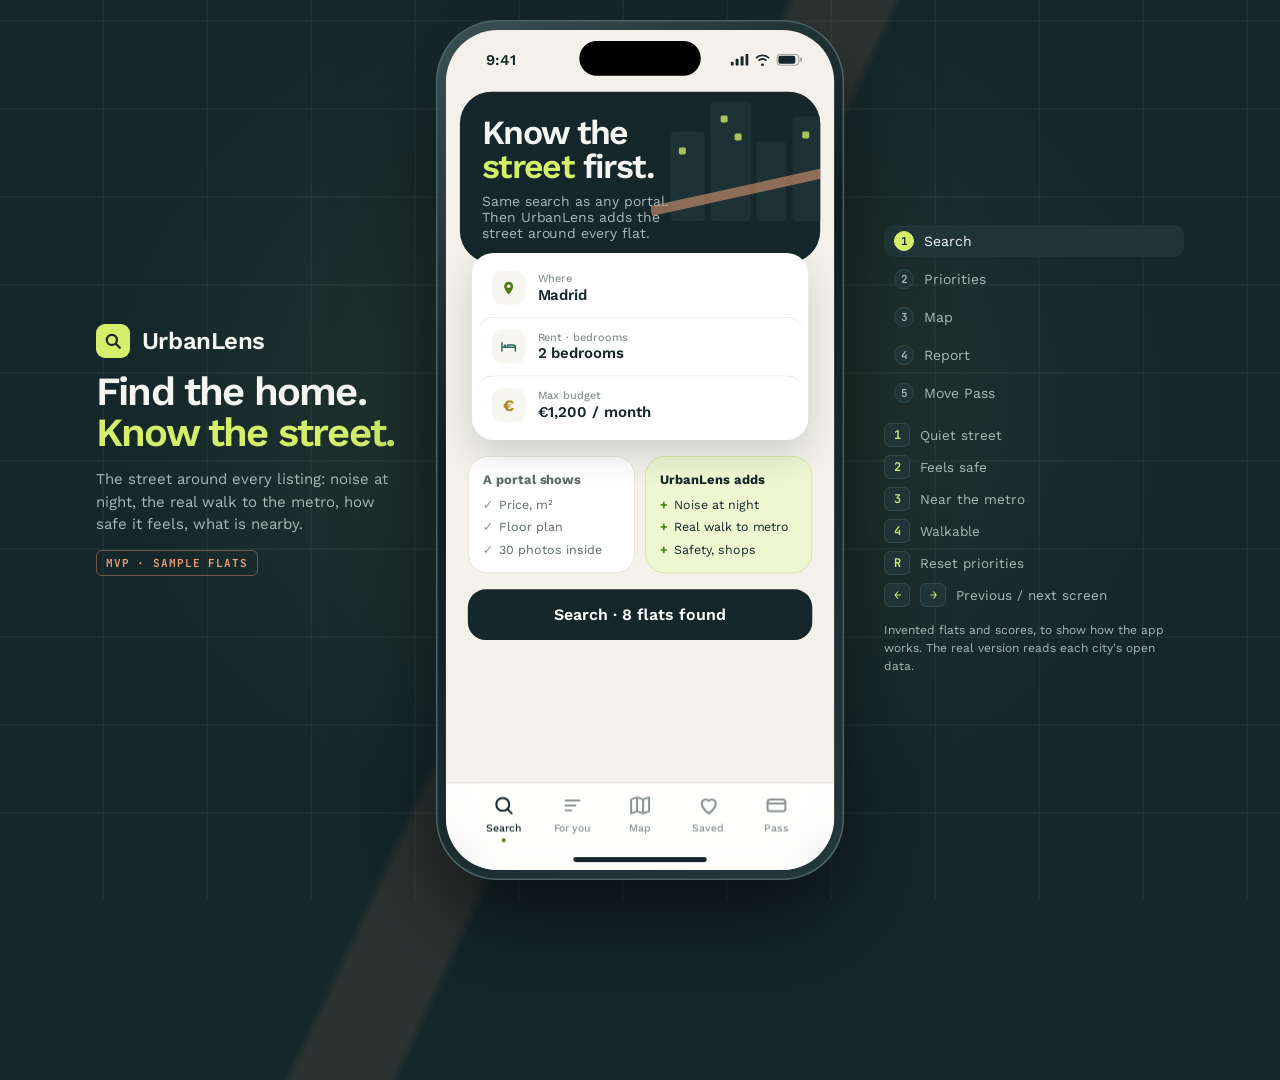
==== app/index.html @ 2dbbf063 "Add phone MVP demo app at /app" ====
<!doctype html>
<html lang="en"><head><meta charset="utf-8"><meta name="viewport" content="width=device-width,initial-scale=1,viewport-fit=cover"><meta name="theme-color" content="#15272a"><meta name="apple-mobile-web-app-capable" content="yes"><style>html,body{margin:0}[hidden]{display:none!important}</style>
<title>UrbanLens</title>
<link rel="preconnect" href="https://fonts.googleapis.com">
<link rel="stylesheet" href="https://fonts.googleapis.com/css2?family=Work+Sans:wght@400;500;600;700&family=JetBrains+Mono:wght@400;600&display=swap">
<style>
/* Layout: a night stage with the city grid, one phone in the middle (390 × 844, scaled to the projector), presenter notes beside it.
   Inside the phone: status bar, one screen at a time sliding sideways, tab bar. On a real phone the frame drops away. */
:root{
  --night:#15272a; --night-2:#1e3437; --night-3:#2a4447; --night-line:#2e4a4d;
  --cream:#f3f1ea; --paper:#ffffff; --line:#e7e3d8; --fog:#f6f5f0;
  --lime:#d4f06a; --lime-deep:#4f7f12; --teal:#69b3a5; --teal-ink:#2a6a5e; --peach:#f0a37a; --sun:#e9c36a;
  --ink:#15272a; --muted:#5d6b69; --faint:#8a9593; --on-night:#f3f5f1; --on-night-muted:#a9bab6;
  --hi:#4f7f12; --mid:#b08419; --lo:#c96a3a;
  --font:'Work Sans',system-ui,-apple-system,sans-serif; --mono:'JetBrains Mono',ui-monospace,Menlo,monospace;
  --ease:cubic-bezier(.22,1,.36,1);
  color-scheme:dark;
}
*{box-sizing:border-box}
html,body{height:100%}
body{background:var(--night);color:var(--on-night);font-family:var(--font);-webkit-font-smoothing:antialiased;overflow:hidden}
button{font:inherit;color:inherit;border:0;background:none;cursor:pointer;padding:0;text-align:inherit}
button:focus-visible{outline:2px solid var(--lime);outline-offset:2px}
h1,h2,h3,p{margin:0}

/* stage */
.stage{position:relative;height:100%;display:grid;grid-template-columns:minmax(0,1fr) auto minmax(0,1fr);align-items:center;gap:40px;padding-inline:32px;
  background:
   radial-gradient(60% 70% at 50% 45%,rgba(212,240,106,.09),transparent 70%),
   repeating-linear-gradient(0deg,transparent 0 86px,rgba(255,255,255,.035) 86px 88px),
   repeating-linear-gradient(90deg,transparent 0 102px,rgba(255,255,255,.035) 102px 104px),
   var(--night)}
.stage::after{content:"";position:absolute;inset:-20% -10%;pointer-events:none;background:linear-gradient(115deg,transparent 47%,rgba(240,163,122,.10) 47.5%,rgba(240,163,122,.10) 52%,transparent 52.5%)}
.side{display:grid;gap:14px;max-width:300px;position:relative;z-index:1}
.side.left{justify-self:end}.side.right{justify-self:start}
.logo{display:flex;align-items:center;gap:12px;font-weight:600;font-size:24px;letter-spacing:-.02em}
.mark{width:34px;height:34px;border-radius:9px;background:var(--lime);display:grid;place-items:center;flex:none}
.side h1{font-size:40px;line-height:1.02;letter-spacing:-.045em;font-weight:600;text-wrap:balance}
.side h1 em{font-style:normal;color:var(--lime)}
.side p{color:var(--on-night-muted);font-size:15px;line-height:1.5}
.keys{display:grid;gap:8px;font-size:13.5px;color:var(--on-night-muted)}
.keys div{display:flex;gap:10px;align-items:center}
.keys kbd{font:600 12px var(--mono);min-width:26px;text-align:center;padding:3px 6px;border-radius:6px;background:var(--night-2);border:1px solid var(--night-line);color:var(--lime)}
.badge{justify-self:start;font:600 11px var(--mono);letter-spacing:.08em;text-transform:uppercase;color:var(--peach);border:1px solid rgba(240,163,122,.4);padding:5px 9px;border-radius:6px}
.flow{display:grid;gap:6px;counter-reset:f}
.flow button{display:flex;gap:10px;align-items:center;font-size:14px;color:var(--on-night-muted);padding:6px 10px;border-radius:10px}
.flow button b{font:600 11px var(--mono);width:20px;height:20px;border-radius:50%;display:grid;place-items:center;background:var(--night-2);border:1px solid var(--night-line)}
.flow button[aria-current="step"]{color:var(--on-night);background:var(--night-2)}
.flow button[aria-current="step"] b{background:var(--lime);color:var(--night);border-color:var(--lime)}

/* phone */
.phone-wrap{position:relative;z-index:1;width:var(--pw,390px);height:var(--ph,844px)}
.phone{position:absolute;left:0;top:0;width:410px;height:864px;transform-origin:0 0;transform:scale(var(--k,1));border-radius:62px;padding:10px;
  background:linear-gradient(145deg,#3b5154,#0f1d1f 40%,#24393c);box-shadow:0 40px 90px rgba(0,0,0,.55),0 0 0 1.5px #4b6366 inset}
.screen{position:relative;width:390px;height:844px;border-radius:52px;overflow:hidden;background:var(--cream);color:var(--ink);isolation:isolate}
.island{position:absolute;top:11px;left:50%;transform:translateX(-50%);width:122px;height:35px;border-radius:20px;background:#000;z-index:30}
.status{position:absolute;top:0;left:0;right:0;height:54px;display:flex;justify-content:space-between;align-items:center;padding:6px 32px 0 40px;font:600 15px var(--font);z-index:25;color:var(--ink)}
.status.dark{color:#fff}
.status svg{display:block}
.views{position:absolute;inset:0;display:flex;transition:transform .55s var(--ease)}
.view{flex:0 0 390px;height:844px;overflow-y:auto;overflow-x:hidden;padding:62px 0 100px;scrollbar-width:none}
.view::-webkit-scrollbar{display:none}
.tabbar{position:absolute;left:0;right:0;bottom:0;height:88px;padding:10px 26px 28px;display:flex;justify-content:space-between;background:rgba(255,255,255,.88);backdrop-filter:blur(16px);-webkit-backdrop-filter:blur(16px);border-top:1px solid var(--line);z-index:20}
.tab{display:grid;justify-items:center;gap:4px;font-size:10.5px;font-weight:500;color:var(--faint);width:64px}
.tab svg{width:24px;height:24px}
.tab[aria-current="page"]{color:var(--ink)}
.tab[aria-current="page"] .dot{background:var(--lime-deep)}
.tab .dot{width:4px;height:4px;border-radius:50%;background:transparent}
.home-ind{position:absolute;bottom:8px;left:50%;transform:translateX(-50%);width:134px;height:5px;border-radius:3px;background:var(--ink);z-index:26}

/* shared inside the app */
.pad{padding-inline:22px}
.kicker{font:600 11px var(--mono);letter-spacing:.09em;text-transform:uppercase;color:var(--lime-deep)}
.title{font-size:30px;line-height:1.04;letter-spacing:-.04em;font-weight:600;text-wrap:balance}
.sub{font-size:14px;line-height:1.45;color:var(--muted)}
.cta{display:flex;justify-content:center;align-items:center;gap:8px;width:100%;padding:16px;border-radius:18px;background:var(--night);color:#fff;font-weight:600;font-size:16px}
.cta.lime{background:var(--lime);color:var(--night)}
.stack{display:grid;gap:16px}

/* 1 search */
.hero{margin:0 14px;border-radius:32px;background:var(--night);color:var(--on-night);padding:24px 22px 22px;position:relative;overflow:hidden}
.hero svg.city{position:absolute;right:-30px;top:-20px;opacity:.9}
.hero h2{font-size:34px;line-height:1;letter-spacing:-.045em;font-weight:600;position:relative;max-width:8ch}
.hero h2 em{font-style:normal;color:var(--lime)}
.hero p{position:relative;color:var(--on-night-muted);font-size:14px;margin-top:10px;max-width:24ch}
.searchcard{margin:-26px 26px 0;position:relative;z-index:2;background:var(--paper);border-radius:22px;box-shadow:0 14px 34px rgba(21,39,42,.16);padding:6px}
.sf{display:flex;align-items:center;gap:12px;padding:12px 14px;border-radius:16px}
.sf + .sf{border-top:1px solid var(--line)}
.sf small{display:block;font-size:11px;color:var(--faint);font-weight:500}
.sf b{font-size:15px;font-weight:600}
.sf .ic{width:34px;height:34px;border-radius:11px;background:var(--fog);display:grid;place-items:center;flex:none}
.split{display:grid;grid-template-columns:1fr 1fr;gap:10px}
.pc{border-radius:20px;padding:14px;display:grid;gap:8px;font-size:12.5px;line-height:1.35}
.pc b{font-size:13px}
.pc.them{background:var(--paper);border:1px solid var(--line);color:var(--muted)}
.pc.us{background:#eef6d2;border:1px solid #d6e8a6}
.pc ul{margin:0;padding:0;list-style:none;display:grid;gap:6px}
.pc li{display:flex;gap:6px}
.pc.them li::before{content:"✓";color:var(--faint)}
.pc.us li::before{content:"+";font-weight:700;color:var(--lime-deep)}

/* 2 priorities */
.persona-row{display:flex;gap:10px;overflow-x:auto;padding:2px 22px 6px;scrollbar-width:none}
.persona-row::-webkit-scrollbar{display:none}
.persona{flex:0 0 150px;border-radius:22px;padding:14px;background:var(--paper);border:1.5px solid var(--line);display:grid;gap:8px;align-content:start;transition:all .25s var(--ease)}
.persona .av{width:40px;height:40px;border-radius:13px;display:grid;place-items:center;font-size:18px}
.persona b{font-size:14px;line-height:1.2}
.persona span{font-size:12px;color:var(--muted);line-height:1.35}
.persona[aria-pressed="true"]{background:var(--night);color:#fff;border-color:var(--night);transform:translateY(-2px)}
.persona[aria-pressed="true"] span{color:var(--on-night-muted)}
.prio-list{display:grid;gap:10px}
.prio{display:flex;align-items:center;gap:14px;padding:14px;border-radius:20px;background:var(--paper);border:1.5px solid var(--line);transition:all .25s var(--ease)}
.prio .pi{width:44px;height:44px;border-radius:14px;display:grid;place-items:center;flex:none}
.prio .tx{flex:1;min-width:0}
.prio b{display:block;font-size:15px}
.prio small{font-size:12px;color:var(--muted)}
.switch{width:50px;height:30px;border-radius:15px;background:#dcd8cc;position:relative;flex:none;transition:background .25s}
.switch::after{content:"";position:absolute;top:3px;left:3px;width:24px;height:24px;border-radius:50%;background:#fff;box-shadow:0 1px 3px rgba(0,0,0,.2);transition:transform .3s var(--ease)}
.prio[aria-pressed="true"]{border-color:var(--night)}
.prio[aria-pressed="true"] .switch{background:var(--lime-deep)}
.prio[aria-pressed="true"] .switch::after{transform:translateX(20px)}
.x3{font:600 11px var(--mono);color:var(--lime-deep);margin-left:6px}

/* 3 results */
.mapcard{position:relative;margin:0 0 0;height:330px;overflow:hidden;background:#eef1ec}
.mapcard svg{width:100%;height:100%;display:block}
.searchpill{position:absolute;top:10px;left:14px;right:14px;display:flex;align-items:center;gap:8px;background:rgba(255,255,255,.94);border-radius:16px;padding:10px 12px;font-size:13px;font-weight:600;box-shadow:0 6px 18px rgba(21,39,42,.12)}
.searchpill span{color:var(--faint);font-weight:500;margin-left:auto;font:500 11px var(--mono)}
.chips{position:absolute;left:0;right:0;bottom:10px;display:flex;gap:6px;overflow-x:auto;padding:0 14px;scrollbar-width:none}
.chips::-webkit-scrollbar{display:none}
.chip{flex:none;font-size:12px;font-weight:600;padding:8px 12px;border-radius:999px;background:rgba(255,255,255,.94);box-shadow:0 3px 10px rgba(21,39,42,.12);white-space:nowrap}
.chip[aria-pressed="true"]{background:var(--night);color:#fff}
.sheet{position:relative;margin-top:-22px;background:var(--cream);border-radius:28px 28px 0 0;padding:10px 16px 0;z-index:2}
.grab{width:40px;height:5px;border-radius:3px;background:#d4cfc2;margin:0 auto 12px}
.sheet-head{display:flex;justify-content:space-between;align-items:baseline;padding:0 6px 10px}
.sheet-head b{font-size:17px;letter-spacing:-.02em}
.sheet-head span{font-size:12px;color:var(--muted)}
.cards{display:grid;gap:8px;position:relative}
.card{display:grid;grid-template-columns:52px minmax(0,1fr) 54px;gap:12px;align-items:center;padding:10px;border-radius:20px;background:var(--paper);border:1.5px solid transparent;width:100%;transition:border-color .25s}
.card.best{border-color:var(--lime-deep);background:#fbfdf4}
.thumb{width:52px;height:52px;border-radius:15px;position:relative;overflow:hidden}
.thumb b{position:absolute;left:5px;bottom:4px;font:600 11px var(--mono);color:#fff;text-shadow:0 1px 2px rgba(0,0,0,.4)}
.card .nm{font-size:13.5px;font-weight:600;line-height:1.25;display:block}
.card .mt{font-size:11.5px;color:var(--muted);display:block;margin-top:2px}
.card .bars{display:flex;gap:3px;margin-top:6px}
.card .bars i{height:4px;width:26px;border-radius:2px;background:#ebe7dc;position:relative;overflow:hidden}
.card .bars i::after{content:"";position:absolute;inset:0;width:var(--v);background:var(--c,var(--teal))}
.ring{position:relative;width:54px;height:54px}
.ring svg{transform:rotate(-90deg)}
.ring .v{position:absolute;inset:0;display:grid;place-items:center;font:600 16px var(--mono);font-variant-numeric:tabular-nums}
.bestflag{position:absolute;top:-8px;left:12px;font:600 10px var(--mono);letter-spacing:.06em;text-transform:uppercase;background:var(--lime);color:var(--night);padding:3px 7px;border-radius:6px}
.card{position:relative}

/* map pieces */
.m-ground{fill:#eef1ec}.m-block{fill:#fbfaf6;stroke:#dcd7c9;stroke-width:1.5}.m-park{fill:#cfe4c1}.m-avenue{stroke:#cbc5b5;stroke-width:18;fill:none}
.m-noise{stroke:#f0a37a;stroke-width:60;fill:none;opacity:.55;stroke-linecap:round}.m-noise-w{stroke:#f0a37a;stroke-width:130;opacity:.22;fill:none;stroke-linecap:round}
.m-ring{fill:rgba(105,179,165,.16);stroke:#69b3a5;stroke-width:2.5;stroke-dasharray:8 8}
.m-shop{fill:#e9c36a;stroke:#fff;stroke-width:2}
.m-safe{fill:rgba(105,179,165,.14)}.m-safe-low{fill:rgba(240,163,122,.18)}
.m-sym rect{fill:#2a6a5e}.m-sym.s rect{fill:#b08419}.m-sym text{fill:#fff;font:700 16px var(--font);text-anchor:middle}
.layer{opacity:0;transition:opacity .45s}
svg.show-quiet .l-quiet,svg.show-transit .l-transit,svg.show-walk .l-walk,svg.show-safe .l-safe{opacity:1}
.m-pin{cursor:pointer}.m-pin circle{fill:var(--night);stroke:#fff;stroke-width:3;transition:fill .3s}.m-pin text{fill:#fff;font:600 17px var(--mono);text-anchor:middle;pointer-events:none}
.m-pin.best circle{fill:var(--lime-deep);stroke:var(--lime);stroke-width:5}
.m-pin.best .halo{fill:none;stroke:var(--lime);stroke-width:3;opacity:.7;animation:halo 1.8s var(--ease) infinite}
@keyframes halo{from{r:20;opacity:.8}to{r:40;opacity:0}}

/* 4 report */
.rep-hero{position:relative;height:250px;margin-top:-62px;overflow:hidden}
.rep-hero .ph{position:absolute;inset:0}
.rep-hero .shade{position:absolute;inset:0;background:linear-gradient(180deg,rgba(21,39,42,.15),rgba(21,39,42,.75))}
.rep-top{position:absolute;top:58px;left:16px;right:16px;display:flex;justify-content:space-between}
.round{width:40px;height:40px;border-radius:50%;background:rgba(255,255,255,.9);display:grid;place-items:center;color:var(--ink)}
.round.on{background:var(--lime)}
.rep-title{position:absolute;left:22px;right:22px;bottom:18px;color:#fff}
.rep-title .kicker{color:var(--lime)}
.rep-title h2{font-size:24px;line-height:1.08;letter-spacing:-.03em;margin-top:4px;text-wrap:balance}
.rep-title p{font-size:13px;color:#d6e2df;margin-top:4px}
.scorebar{margin:-1px 0 0;background:var(--night);color:#fff;padding:14px 22px;display:flex;align-items:center;gap:14px}
.scorebar .big{font:600 34px var(--mono);letter-spacing:-.04em}
.scorebar small{font-size:12px;color:var(--on-night-muted);display:block}
.scorebar b{font-size:14px}
.signals{display:grid;gap:10px}
.sig{background:var(--paper);border-radius:20px;padding:14px;display:grid;gap:8px;position:relative;overflow:hidden}
.sig-h{display:flex;align-items:center;gap:12px}
.sig-h .pi{width:36px;height:36px;border-radius:12px;display:grid;place-items:center;flex:none}
.sig-h b{flex:1;font-size:14.5px}
.sig-h .n{font:600 18px var(--mono)}
.meter{height:6px;border-radius:3px;background:#efebe1;overflow:hidden}
.meter i{display:block;height:100%;border-radius:3px;width:var(--v);transition:width .8s var(--ease)}
.sig p{font-size:13px;line-height:1.4;color:var(--muted)}
.sig .src{font:400 10.5px var(--mono);color:var(--faint)}
.sig .you{font:600 10px var(--mono);letter-spacing:.05em;text-transform:uppercase;color:var(--lime-deep);background:#eef6d2;padding:2px 6px;border-radius:5px}
.sig.locked .body{filter:blur(5px);opacity:.6;user-select:none}
.lock{position:absolute;inset:0;display:grid;place-items:center;background:rgba(243,241,234,.35)}
.lock span{display:flex;gap:6px;align-items:center;background:var(--night);color:#fff;font-size:12px;font-weight:600;padding:8px 12px;border-radius:999px}
.limit{display:flex;gap:10px;background:#f8edd0;color:#6f5310;border-radius:16px;padding:12px;font-size:12.5px;line-height:1.4}
.sticky{position:sticky;bottom:0;padding:12px 16px 8px;background:linear-gradient(180deg,rgba(243,241,234,0),var(--cream) 30%)}

/* 5 pass */
.pass-hero{margin:0 14px;border-radius:32px;background:var(--night);color:#fff;padding:26px 22px;position:relative;overflow:hidden;display:grid;gap:10px}
.pass-hero .glow{position:absolute;width:260px;height:260px;border-radius:50%;background:radial-gradient(circle,rgba(212,240,106,.35),transparent 65%);right:-90px;top:-90px}
.pass-hero .price{font-size:56px;font-weight:600;letter-spacing:-.05em;line-height:1;position:relative}
.pass-hero .price small{font-size:16px;font-weight:500;color:var(--on-night-muted);letter-spacing:0}
.pass-hero ul{margin:0;padding:0;list-style:none;display:grid;gap:8px;font-size:14px;position:relative}
.pass-hero li{display:flex;gap:10px;align-items:center}
.pass-hero li::before{content:"";width:18px;height:18px;border-radius:50%;background:var(--lime) url("data:image/svg+xml,%3Csvg xmlns='http://www.w3.org/2000/svg' viewBox='0 0 18 18'%3E%3Cpath d='M5 9.5l2.5 2.5L13 6.5' fill='none' stroke='%2315272a' stroke-width='2' stroke-linecap='round' stroke-linejoin='round'/%3E%3C/svg%3E") center/18px no-repeat;flex:none}
.compare{display:grid;grid-template-columns:1fr 1fr;gap:10px}
.tier{background:var(--paper);border-radius:20px;padding:14px;display:grid;gap:4px}
.tier b{font-size:13px}.tier .p{font-size:22px;font-weight:600;letter-spacing:-.03em}.tier span{font-size:12px;color:var(--muted);line-height:1.35}
.fine{font-size:11.5px;color:var(--faint);text-align:center}
.done{display:grid;justify-items:center;gap:10px;text-align:center;padding:16px;background:#eef6d2;border-radius:22px}

/* saved */
.empty{display:grid;justify-items:center;gap:10px;text-align:center;padding:40px 30px;color:var(--muted)}

.toast{position:absolute;left:16px;right:16px;bottom:100px;z-index:40;background:var(--night);color:#fff;padding:12px 14px;border-radius:16px;font-size:13px;display:flex;gap:10px;align-items:center;box-shadow:0 10px 30px rgba(0,0,0,.25);animation:pop .4s var(--ease)}
@keyframes pop{from{opacity:0;transform:translateY(10px)}to{opacity:1;transform:none}}

@media (max-width:1100px){.side{display:none}.stage{grid-template-columns:1fr;justify-items:center}}
@media (max-width:500px){
  body{overflow:auto}
  .stage{display:block;padding:0;background:var(--cream)}
  .stage::after{display:none}
  .phone-wrap{width:100%;height:100%}
  .phone{position:static;width:100%;height:100%;transform:none;border-radius:0;padding:0;background:none;box-shadow:none}
  .screen{width:100%;height:100%;border-radius:0}
  .island,.status{display:none}
  .views{width:100%}
  .view{flex:0 0 100%;height:100%;padding-top:16px}
  .rep-hero{margin-top:-16px}.rep-top{top:16px}
  .mapcard{margin-top:-16px!important;height:min(390px,52dvh)!important}
  .searchpill{top:12px!important}
  .tabbar{height:auto;padding:8px 18px calc(10px + env(safe-area-inset-bottom,0px))}
  .home-ind{display:none}
  .view{padding-bottom:96px}
  .toast{bottom:84px}
  .stage,.phone-wrap,.phone,.screen{height:100dvh}
}
@media (prefers-reduced-motion:reduce){*{animation:none!important;transition:none!important}}
</style>
</head><body>

<div class="stage">
  <aside class="side left">
    <div class="logo"><span class="mark"><svg width="18" height="18" viewBox="0 0 16 16" aria-hidden="true"><circle cx="7" cy="7" r="4.5" fill="none" stroke="#15272a" stroke-width="2"/><path d="M10.5 10.5 14 14" stroke="#15272a" stroke-width="2" stroke-linecap="round"/></svg></span>UrbanLens</div>
    <h1>Find the home.<br><em>Know the street.</em></h1>
    <p>The street around every listing: noise at night, the real walk to the metro, how safe it feels, what is nearby.</p>
    <span class="badge">MVP · sample flats</span>
  </aside>
  <div class="phone-wrap" id="pw"><div class="phone" id="phone"><div class="screen" id="scr">
    <div class="island"></div>
    <div class="status" id="status"><span>9:41</span><span style="display:flex;gap:6px;align-items:center"><svg width="18" height="12" viewBox="0 0 18 12" fill="currentColor" aria-hidden="true"><rect x="0" y="8" width="3" height="4" rx="1"/><rect x="5" y="5" width="3" height="7" rx="1"/><rect x="10" y="2.5" width="3" height="9.5" rx="1"/><rect x="15" y="0" width="3" height="12" rx="1"/></svg><svg width="16" height="12" viewBox="0 0 16 12" fill="currentColor" aria-hidden="true"><path d="M8 2.5c2.3 0 4.4.9 6 2.4l1.2-1.3A10.3 10.3 0 0 0 8 .7 10.3 10.3 0 0 0 .8 3.6L2 4.9a8.6 8.6 0 0 1 6-2.4Zm0 3.6c1.3 0 2.5.5 3.4 1.3l1.2-1.3A6.8 6.8 0 0 0 8 4.3a6.8 6.8 0 0 0-4.6 1.8l1.2 1.3A5 5 0 0 1 8 6.1Zm0 3.5a1.5 1.5 0 1 0 0 3 1.5 1.5 0 0 0 0-3Z"/></svg><svg width="26" height="12" viewBox="0 0 26 12" aria-hidden="true"><rect x=".5" y=".5" width="22" height="11" rx="3.5" fill="none" stroke="currentColor" opacity=".45"/><rect x="2" y="2" width="17" height="8" rx="2" fill="currentColor"/><rect x="24" y="4" width="1.6" height="4" rx=".8" fill="currentColor" opacity=".45"/></svg></span></div>
    <div class="views" id="views"></div>
    <nav class="tabbar" id="tabbar"></nav>
    <div class="home-ind"></div>
    <div id="toastSlot"></div>
  </div></div></div>
  <aside class="side right">
    <div class="flow" id="flow" aria-label="Demo flow"></div>
    <div class="keys">
      <div><kbd>1</kbd>Quiet street</div><div><kbd>2</kbd>Feels safe</div><div><kbd>3</kbd>Near the metro</div><div><kbd>4</kbd>Walkable</div>
      <div><kbd>R</kbd>Reset priorities</div><div><kbd>←</kbd><kbd>→</kbd>Previous / next screen</div>
    </div>
    <p style="font-size:12px">Invented flats and scores, to show how the app works. The real version reads each city's open data.</p>
  </aside>
</div>

<script>
const PRIOS=[
 {key:'quiet',label:'Quiet street',hint:'Night noise from the city map',col:'#f0a37a',bg:'#fbe4d8',ic:'<path d="M4 10h3l4-4v12l-4-4H4z" fill="#9a4e26"/><path d="M16 9l5 6M21 9l-5 6" stroke="#9a4e26" stroke-width="2" stroke-linecap="round"/>'},
 {key:'safe',label:'Feels safe',hint:'District safety data',col:'#69b3a5',bg:'#d9eee9',ic:'<path d="M12 3l7 3v5c0 4.4-3 8.3-7 9.5-4-1.2-7-5.1-7-9.5V6z" fill="#2a6a5e"/><path d="M9 12l2 2 4-4" stroke="#fff" stroke-width="2" fill="none" stroke-linecap="round"/>'},
 {key:'transit',label:'Near the metro',hint:'Walk to the nearest station',col:'#2a6a5e',bg:'#d9eee9',ic:'<rect x="5" y="4" width="14" height="13" rx="4" fill="#2a6a5e"/><circle cx="9" cy="13" r="1.4" fill="#fff"/><circle cx="15" cy="13" r="1.4" fill="#fff"/><path d="M8 20l2-3M16 20l-2-3" stroke="#2a6a5e" stroke-width="2" stroke-linecap="round"/><rect x="8" y="7" width="8" height="3" rx="1" fill="#fff"/>'},
 {key:'walk',label:'Walkable',hint:'Shops and services in 10 min',col:'#e9c36a',bg:'#f8edd0',ic:'<path d="M6 9h12l-1 11H7z" fill="#b08419"/><path d="M9 9V7a3 3 0 0 1 6 0v2" stroke="#b08419" stroke-width="2" fill="none"/>'}];
const PERSONAS=[
 {id:'student',name:'Student from abroad',desc:"Can't visit at night. Metro and shops.",on:['transit','walk'],em:'<svg width="22" height="22" viewBox="0 0 24 24"><path d="M2 9l10-5 10 5-10 5z" fill="#2a6a5e"/><path d="M6 11v4c0 1.7 2.7 3 6 3s6-1.3 6-3v-4" stroke="#2a6a5e" stroke-width="2" fill="none"/></svg>',bg:'#d9eee9'},
 {id:'couple',name:'Couple who wants quiet',desc:'Sleeps with the window open.',on:['quiet','safe'],em:'<svg width="22" height="22" viewBox="0 0 24 24"><path d="M20 14.5A8 8 0 1 1 9.5 4a6.5 6.5 0 0 0 10.5 10.5z" fill="#c96a3a"/></svg>',bg:'#fbe4d8'},
 {id:'family',name:'Family',desc:'A school, a park, a safe walk home.',on:['safe','walk'],em:'<svg width="22" height="22" viewBox="0 0 24 24"><path d="M3 20V10l9-6 9 6v10z" fill="#b08419"/><rect x="10" y="13" width="4" height="7" fill="#fff"/></svg>',bg:'#f8edd0'}];
const FLATS=[
 {id:'a',name:'Bright 2-bed above the avenue',price:1180,m2:74,x:300,y:262,g:['#f0c9a8','#c98f6b'],s:{quiet:28,safe:74,transit:92,walk:96},
  d:{quiet:'Facade on a 4-lane avenue: about 68 dB at night, above the legal limit.',safe:'District in the city average.',transit:'Metro 3 min on foot.',walk:'Supermarket, pharmacy and bakery within 5 min.'}},
 {id:'b',name:'Quiet 2-bed on a side street',price:1150,m2:70,x:470,y:120,g:['#cfe4c1','#8fb58a'],s:{quiet:91,safe:80,transit:66,walk:82},
  d:{quiet:'One-way residential street: about 48 dB at night.',safe:'Slightly safer than the city average.',transit:'Metro 11 min on foot.',walk:'Shops within 8 min.'}},
 {id:'c',name:'Sunny 2-bed facing the park',price:1195,m2:78,x:140,y:440,g:['#e9e2a8','#b7c27a'],s:{quiet:84,safe:86,transit:58,walk:70},
  d:{quiet:'Faces the park: quiet at night, busy on Sunday mornings.',safe:'One of the safest districts in the sample.',transit:'Metro 14 min on foot.',walk:'Few shops; supermarket 12 min.'}},
 {id:'d',name:'Top-floor 2-bed by the metro',price:1120,m2:68,x:452,y:372,g:['#bcd8e8','#7aa3bb'],s:{quiet:55,safe:72,transit:98,walk:90},
  d:{quiet:'Near the avenue, but top floor: about 59 dB at night.',safe:'City average.',transit:'Metro entrance 1 min away.',walk:'Shops within 4 min.'}},
 {id:'e',name:'Renovated 2-bed, inner courtyard',price:1160,m2:72,x:150,y:160,g:['#d6cde8','#9b8fc0'],s:{quiet:76,safe:78,transit:90,walk:84},
  d:{quiet:'Bedroom on the inner courtyard: about 52 dB at night.',safe:'Slightly above the city average.',transit:'Metro 4 min on foot.',walk:'Shops within 6 min.'}},
 {id:'f',name:'2-bed near the market',price:1090,m2:66,x:360,y:340,g:['#f3d9a4','#d4a95a'],s:{quiet:62,safe:70,transit:74,walk:93},
  d:{quiet:'Market deliveries from 6 am: about 57 dB.',safe:'City average.',transit:'Metro 8 min on foot.',walk:'Covered market downstairs.'}},
 {id:'g',name:'Ground-floor 2-bed with patio',price:1140,m2:71,x:560,y:470,g:['#c8dcd5','#83a99c'],s:{quiet:80,safe:64,transit:70,walk:72},
  d:{quiet:'Small lane, patio side: about 50 dB.',safe:'District below the city average.',transit:'Metro 9 min on foot.',walk:'Shops within 10 min.'}},
 {id:'h',name:'2-bed by the school, family block',price:1199,m2:80,x:252,y:500,g:['#f2cfc4','#c99484'],s:{quiet:72,safe:90,transit:76,walk:78},
  d:{quiet:'Loud at school hours, quiet at night: about 50 dB.',safe:'The safest district in the sample.',transit:'Metro 8 min on foot.',walk:'School, park and shops within 6 min.'}}];

const VIEWS=['Search','Priorities','Map','Report','Move Pass'];
const st={v:0,on:new Set(),persona:null,sel:'e',saved:new Set(),pass:false,savedTab:false};
const $=s=>document.querySelector(s);
const score=f=>{const k=Object.keys(f.s);const w=x=>st.on.has(x)?3:1;return Math.round(k.reduce((a,x)=>a+w(x)*f.s[x],0)/k.reduce((a,x)=>a+w(x),0))};
const col=n=>n>=82?'var(--hi)':n>=72?'var(--mid)':'var(--lo)';
const ranked=()=>[...FLATS].sort((a,b)=>score(b)-score(a));
const eur=n=>'€'+n.toLocaleString('en-GB');
const icon=(p,s=24)=>`<svg width="${s}" height="${s}" viewBox="0 0 24 24" aria-hidden="true">${p.ic}</svg>`;
const ring=(n,size=54,w=5)=>{const r=(size-w)/2,c=2*Math.PI*r;return `<span class="ring" style="width:${size}px;height:${size}px"><svg width="${size}" height="${size}"><circle cx="${size/2}" cy="${size/2}" r="${r}" fill="none" stroke="#ebe7dc" stroke-width="${w}"/><circle cx="${size/2}" cy="${size/2}" r="${r}" fill="none" stroke="${col(n)}" stroke-width="${w}" stroke-linecap="round" stroke-dasharray="${c*n/100} ${c}"/></svg><span class="v" style="color:${col(n)}">${n}</span></span>`};
const thumb=f=>`<span class="thumb" style="background:linear-gradient(150deg,${f.g[0]},${f.g[1]})"><svg width="52" height="52" viewBox="0 0 52 52" aria-hidden="true"><rect x="10" y="16" width="22" height="30" fill="rgba(255,255,255,.55)"/><rect x="30" y="8" width="16" height="38" fill="rgba(255,255,255,.35)"/><g fill="rgba(21,39,42,.25)"><rect x="14" y="21" width="5" height="5"/><rect x="23" y="21" width="5" height="5"/><rect x="14" y="30" width="5" height="5"/><rect x="23" y="30" width="5" height="5"/><rect x="34" y="13" width="4" height="4"/><rect x="34" y="22" width="4" height="4"/></g></svg><b>${f.id.toUpperCase()}</b></span>`;
function toast(t){const s=$('#toastSlot');s.innerHTML=`<div class="toast"><span style="color:var(--lime)">●</span>${t}</div>`;clearTimeout(toast.t);toast.t=setTimeout(()=>s.innerHTML='',2400)}

function mapSVG(sel){
  const b=[];for(let r=0;r<6;r++)for(let c=0;c<6;c++){if(r>=4&&c<=1)continue;b.push(`<rect class="m-block" x="${24+c*102}" y="${24+r*88}" width="84" height="70" rx="8"/>`)}
  const shops=[[210,300],[262,222],[330,330],[400,290],[366,196],[520,336],[240,120],[300,420],[372,356]].map(([x,y])=>`<circle class="m-shop" cx="${x}" cy="${y}" r="8"/>`).join('');
  const best=ranked()[0].id;
  const pins=FLATS.map(f=>`<g class="m-pin${f.id===best?' best':''}" data-flat="${f.id}" transform="translate(${f.x} ${f.y})">${f.id===best?'<circle class="halo" r="20"/>':''}<circle r="${sel===f.id?26:21}"/><text y="6">${f.id.toUpperCase()}</text></g>`).join('');
  return `<svg viewBox="0 30 640 520" preserveAspectRatio="xMidYMid slice" class="${[...st.on].map(k=>'show-'+k).join(' ')}" aria-label="Sample neighbourhood map">
  <rect class="m-ground" width="640" height="560"/><rect class="m-park" x="24" y="376" width="186" height="160" rx="12"/>
  <g class="layer l-safe"><rect class="m-safe" width="330" height="560"/><rect class="m-safe-low" x="470" y="400" width="170" height="160"/></g>
  ${b.join('')}
  <g class="layer l-quiet"><path class="m-noise-w" d="M-20 470 L660 60"/><path class="m-noise" d="M-20 470 L660 60"/></g>
  <path class="m-avenue" d="M-20 470 L660 60"/>
  <g class="layer l-transit"><circle class="m-ring" cx="430" cy="400" r="120"/><circle class="m-ring" cx="225" cy="215" r="120"/></g>
  <g class="m-sym"><g transform="translate(430 400)"><rect x="-15" y="-15" width="30" height="30" rx="8"/><text y="6">M</text></g><g transform="translate(225 215)"><rect x="-15" y="-15" width="30" height="30" rx="8"/><text y="6">M</text></g></g>
  <g class="m-sym s"><g transform="translate(300 528)"><rect x="-15" y="-15" width="30" height="30" rx="8"/><text y="6">S</text></g></g>
  <g class="layer l-walk">${shops}</g>${pins}</svg>`;
}

const V=[];
V[0]=()=>`<div class="stack">
  <div class="hero"><svg class="city" width="200" height="150" viewBox="0 0 200 150" aria-hidden="true"><g fill="#1e3437"><rect x="20" y="60" width="34" height="90" rx="4"/><rect x="60" y="30" width="40" height="120" rx="4"/><rect x="106" y="70" width="30" height="80" rx="4"/><rect x="142" y="45" width="44" height="105" rx="4"/></g><g fill="#d4f06a" opacity=".85"><rect x="70" y="44" width="7" height="7" rx="1.5"/><rect x="84" y="62" width="7" height="7" rx="1.5"/><rect x="152" y="60" width="7" height="7" rx="1.5"/><rect x="28" y="76" width="7" height="7" rx="1.5"/></g><path d="M0 140 L200 96" stroke="#f0a37a" stroke-width="10" opacity=".6"/></svg>
    <h2>Know the <em>street</em> first.</h2><p>Same search as any portal. Then UrbanLens adds the street around every flat.</p></div>
  <div class="searchcard">
    <div class="sf"><span class="ic"><svg width="18" height="18" viewBox="0 0 24 24" aria-hidden="true"><path d="M12 21s-6-5.6-6-11a6 6 0 0 1 12 0c0 5.4-6 11-6 11z" fill="#4f7f12"/><circle cx="12" cy="10" r="2.3" fill="#fff"/></svg></span><span><small>Where</small><b>Madrid</b></span></div>
    <div class="sf"><span class="ic"><svg width="18" height="18" viewBox="0 0 24 24" aria-hidden="true"><path d="M3 18V7M3 13h18v5M21 13a3 3 0 0 0-3-3h-7v3" stroke="#2a6a5e" stroke-width="2" fill="none" stroke-linecap="round"/><circle cx="7" cy="11" r="1.8" fill="#2a6a5e"/></svg></span><span><small>Rent · bedrooms</small><b>2 bedrooms</b></span></div>
    <div class="sf"><span class="ic"><span style="font-weight:700;color:#b08419">€</span></span><span><small>Max budget</small><b>€1,200 / month</b></span></div>
  </div>
  <div class="pad split">
    <div class="pc them"><b>A portal shows</b><ul><li>Price, m²</li><li>Floor plan</li><li>30 photos inside</li></ul></div>
    <div class="pc us"><b>UrbanLens adds</b><ul><li>Noise at night</li><li>Real walk to metro</li><li>Safety, shops</li></ul></div>
  </div>
  <div class="pad"><button class="cta" data-go="1">Search · 8 flats found</button></div>
</div>`;
V[1]=()=>`<div class="stack">
  <div class="pad stack" style="gap:6px"><span class="kicker">Your priorities</span><h2 class="title">How do you live?</h2><p class="sub">Pick a profile, or switch on what matters. Each priority counts three times more.</p></div>
  <div class="persona-row">${PERSONAS.map(p=>`<button class="persona" data-persona="${p.id}" aria-pressed="${st.persona===p.id}"><span class="av" style="background:${p.bg}">${p.em}</span><b>${p.name}</b><span>${p.desc}</span></button>`).join('')}</div>
  <div class="pad prio-list">${PRIOS.map(p=>`<button class="prio" data-prio="${p.key}" aria-pressed="${st.on.has(p.key)}"><span class="pi" style="background:${p.bg}">${icon(p)}</span><span class="tx"><b>${p.label}${st.on.has(p.key)?'<span class="x3">×3</span>':''}</b><small>${p.hint}</small></span><span class="switch"></span></button>`).join('')}</div>
  <div class="pad"><button class="cta" data-go="2">Show my ranking →</button></div>
</div>`;
V[2]=()=>{const r=ranked();return `
  <div class="mapcard" style="margin-top:-62px;height:390px;padding-top:0">${mapSVG()}
    <div class="searchpill" style="top:58px"><svg width="15" height="15" viewBox="0 0 24 24" aria-hidden="true"><circle cx="11" cy="11" r="6.5" stroke="#15272a" stroke-width="2.4" fill="none"/><path d="M16 16l4 4" stroke="#15272a" stroke-width="2.4" stroke-linecap="round"/></svg> Madrid · 2 bed · ≤ €1,200<span>8 flats</span></div>
    <div class="chips">${PRIOS.map(p=>`<button class="chip" data-prio="${p.key}" aria-pressed="${st.on.has(p.key)}">${p.label}</button>`).join('')}</div>
  </div>
  <div class="sheet"><div class="grab"></div>
    <div class="sheet-head"><b>Best for you</b><span>${st.on.size?[...st.on].map(k=>PRIOS.find(p=>p.key===k).label).join(' + '):'All signals equal'}</span></div>
    <div class="cards">${r.map((f,i)=>`<button class="card${i===0?' best':''}" data-flat="${f.id}">${i===0?'<span class="bestflag">Top match</span>':''}${thumb(f)}<span><span class="nm">${f.name}</span><span class="mt">${eur(f.price)} / month · ${f.m2} m²</span><span class="bars">${PRIOS.map(p=>`<i style="--v:${f.s[p.key]}%;--c:${p.col}"></i>`).join('')}</span></span>${ring(score(f))}</button>`).join('')}</div>
  </div>`};
V[3]=()=>{const f=FLATS.find(x=>x.id===st.sel),n=score(f),rank=ranked().findIndex(x=>x.id===f.id)+1,sv=st.saved.has(f.id);
  const src={quiet:'City noise map · building facade',safe:'Police data · district level',transit:'Transit stops + walking route',walk:'Shops and services · 10 min walk'};
  return `<div class="rep-hero"><div class="ph" style="background:linear-gradient(150deg,${f.g[0]},${f.g[1]})"><svg width="390" height="250" viewBox="0 0 390 250" aria-hidden="true"><rect x="40" y="70" width="120" height="180" fill="rgba(255,255,255,.45)"/><rect x="170" y="30" width="110" height="220" fill="rgba(255,255,255,.3)"/><rect x="290" y="95" width="80" height="155" fill="rgba(255,255,255,.4)"/><g fill="rgba(21,39,42,.18)">${Array.from({length:12},(_,i)=>`<rect x="${55+(i%4)*24}" y="${90+Math.floor(i/4)*36}" width="14" height="20"/>`).join('')}${Array.from({length:12},(_,i)=>`<rect x="${185+(i%3)*30}" y="${50+Math.floor(i/3)*40}" width="16" height="24"/>`).join('')}</g></svg></div><div class="shade"></div>
    <div class="rep-top"><button class="round" data-go="2" aria-label="Back to the map"><svg width="18" height="18" viewBox="0 0 18 18"><path d="M11 3L5 9l6 6" stroke="#15272a" stroke-width="2.2" fill="none" stroke-linecap="round" stroke-linejoin="round"/></svg></button><button class="round${sv?' on':''}" data-save="${f.id}" aria-label="Save">${sv?'♥':'♡'}</button></div>
    <div class="rep-title"><span class="kicker">Street report · flat ${f.id.toUpperCase()}</span><h2>${f.name}</h2><p>${eur(f.price)} / month · ${f.m2} m²</p></div></div>
  <div class="scorebar">${ring(n,58,6).replace('color:','color:#fff;--x:')}<span><b>#${rank} of 8 for you</b><small>${st.on.size?'Weighted by your priorities':'All four signals equal'}</small></span></div>
  <div class="pad signals" style="margin-top:14px">${PRIOS.map((p,i)=>{const lk=!st.pass&&i>=2,v=f.s[p.key];return `<div class="sig${lk?' locked':''}"><div class="body"><div class="sig-h"><span class="pi" style="background:${p.bg}">${icon(p,20)}</span><b>${p.label}</b>${st.on.has(p.key)?'<span class="you">yours</span>':''}<span class="n" style="color:${col(v)}">${v}</span></div><div class="meter" style="margin-top:8px"><i style="--v:${v}%;background:${p.col}"></i></div><p style="margin-top:8px">${f.d[p.key]}</p><span class="src">${src[p.key]}</span></div>${lk?'<div class="lock"><span><svg width="12" height="12" viewBox="0 0 24 24" aria-hidden="true"><rect x="5" y="10" width="14" height="11" rx="2" fill="#d4f06a"/><path d="M8 10V7a4 4 0 0 1 8 0v3" stroke="#d4f06a" stroke-width="2.4" fill="none"/></svg> Move Pass</span></div>':''}</div>`}).join('')}
    <div class="limit"><span style="font-weight:700">!</span><span>Safety data in Spain is published by district, not by street. We show it at that level and say so.</span></div></div>
  ${st.pass?'':`<div class="sticky"><button class="cta lime" data-go="4">Unlock every layer · €9.99</button></div>`}`};
V[4]=()=>`<div class="stack">
  <div class="pad stack" style="gap:6px"><span class="kicker">Move Pass</span><h2 class="title">Pay once, when you move.</h2></div>
  <div class="pass-hero"><span class="glow"></span><span class="price">€9.99 <small>once · 3 months</small></span>
    <ul><li>Every layer, for every flat</li><li>Alerts for new flats that match you</li><li>A street report to share before you sign</li></ul></div>
  <div class="pad compare"><div class="tier"><b>Free</b><span class="p">€0</span><span>Search, basic score, quiet and safety layers.</span></div><div class="tier"><b>Agencies</b><span class="p">€49<small style="font-size:12px;font-weight:500">/mo</small></span><span>Street badge and client report on their listings.</span></div></div>
  <div class="pad">${st.pass?`<div class="done"><b>Move Pass active</b><span class="sub">Every layer is unlocked.</span><button class="cta" data-go="3">Back to the street report</button></div>`:`<button class="cta lime" data-buy>Unlock · €9.99</button>`}</div>
  <p class="fine pad">Demo only: nothing is charged. Under 1 % of one month's rent. Prices are tested in the pilot.</p>
</div>`;
function savedView(){const fl=FLATS.filter(f=>st.saved.has(f.id));return fl.length?`<div class="pad stack"><span class="kicker">Saved</span><h2 class="title">Your shortlist</h2><div class="cards">${fl.map(f=>`<button class="card" data-flat="${f.id}">${thumb(f)}<span><span class="nm">${f.name}</span><span class="mt">${eur(f.price)} / month</span></span>${ring(score(f))}</button>`).join('')}</div></div>`:`<div class="empty"><span style="font-size:34px">♡</span><b style="color:var(--ink)">No saved flats yet</b><span>Tap the heart on a street report to keep it here.</span><button class="cta" data-go="2" style="width:auto;padding:12px 18px">Open the map</button></div>`}

const TABS=[{l:'Search',v:0,i:'<circle cx="11" cy="11" r="6.5" stroke="currentColor" stroke-width="2" fill="none"/><path d="M16 16l4 4" stroke="currentColor" stroke-width="2" stroke-linecap="round"/>'},
 {l:'For you',v:1,i:'<path d="M5 7h14M5 12h10M5 17h6" stroke="currentColor" stroke-width="2" stroke-linecap="round"/>'},
 {l:'Map',v:2,i:'<path d="M3 6l6-2 6 2 6-2v14l-6 2-6-2-6 2z" stroke="currentColor" stroke-width="2" fill="none" stroke-linejoin="round"/><path d="M9 4v14M15 6v14" stroke="currentColor" stroke-width="2"/>'},
 {l:'Saved',v:'saved',i:'<path d="M12 20s-7-4.4-7-10a4 4 0 0 1 7-2.6A4 4 0 0 1 19 10c0 5.6-7 10-7 10z" stroke="currentColor" stroke-width="2" fill="none"/>'},
 {l:'Pass',v:4,i:'<rect x="3" y="6" width="18" height="12" rx="3" stroke="currentColor" stroke-width="2" fill="none"/><path d="M3 10h18" stroke="currentColor" stroke-width="2"/>'}];

function render(){
  const vs=$('#views');
  vs.innerHTML=V.map((f,i)=>`<section class="view" data-i="${i}" ${i===st.v&&!st.savedTab?'':'aria-hidden="true"'}>${st.savedTab&&i===st.v?savedView():f()}</section>`).join('');
  vs.style.transform=`translateX(${-st.v*100}%)`;
  vs.querySelectorAll('.view').forEach(el=>el.style.transform=`translateX(0)`);
  const cur=st.savedTab?'saved':(st.v===3?2:st.v);
  $('#tabbar').innerHTML=TABS.map(t=>`<button class="tab" data-tab="${t.v}" ${String(t.v)===String(cur)?'aria-current="page"':''}><svg viewBox="0 0 24 24" aria-hidden="true">${t.i}</svg>${t.l}${t.v==='saved'&&st.saved.size?` (${st.saved.size})`:''}<span class="dot"></span></button>`).join('');
  $('#status').classList.toggle('dark',st.v===3&&!st.savedTab);
  $('#flow').innerHTML=VIEWS.map((n,i)=>`<button data-go="${i}" ${i===st.v&&!st.savedTab?'aria-current="step"':''}><b>${i+1}</b>${n}</button>`).join('');
}
function go(i){st.savedTab=false;st.v=Math.max(0,Math.min(4,i));render();document.querySelectorAll('.view')[st.v].scrollTop=0}
function toggle(k){st.persona=null;st.on.has(k)?st.on.delete(k):st.on.add(k);const y=document.querySelectorAll('.view')[st.v].scrollTop;render();document.querySelectorAll('.view')[st.v].scrollTop=y}

document.addEventListener('click',e=>{
  const t=e.target.closest('[data-go],[data-prio],[data-persona],[data-flat],[data-save],[data-buy],[data-tab]');if(!t)return;
  if(t.dataset.tab!==undefined){if(t.dataset.tab==='saved'){st.savedTab=true;st.v=st.v;render();return}return go(+t.dataset.tab)}
  if(t.dataset.go!==undefined)return go(+t.dataset.go);
  if(t.dataset.prio)return toggle(t.dataset.prio);
  if(t.dataset.persona){const p=PERSONAS.find(x=>x.id===t.dataset.persona);st.persona=p.id;st.on=new Set(p.on);render();return toast(`${p.name}: ${p.on.map(k=>PRIOS.find(x=>x.key===k).label).join(' + ')}`)}
  if(t.dataset.flat){st.sel=t.dataset.flat;return go(3)}
  if(t.dataset.save){const id=t.dataset.save;st.saved.has(id)?st.saved.delete(id):st.saved.add(id);render();return toast(st.saved.has(id)?'Saved to your shortlist':'Removed from your shortlist')}
  if(t.dataset.buy!==undefined){st.pass=true;go(3);return toast('Move Pass unlocked · demo, nothing charged')}
});
document.addEventListener('keydown',e=>{
  const k=e.key;
  if(k>='1'&&k<='4'){toggle(PRIOS[+k-1].key);return}
  if(k==='r'||k==='R'){st.on.clear();st.persona=null;render();return}
  if(k==='ArrowRight'){e.preventDefault();go(st.v+1)}
  if(k==='ArrowLeft'){e.preventDefault();go(st.v-1)}
});
function fit(){const pw=$('#pw');if(innerWidth<=500){pw.style.removeProperty('--k');return}
  const k=Math.min(1,(innerHeight-40)/864,(innerWidth-40)/410);pw.style.setProperty('--k',k);pw.style.setProperty('--pw',410*k+'px');pw.style.setProperty('--ph',864*k+'px');$('#phone').style.setProperty('--k',k)}
addEventListener('resize',fit);fit();render();
</script>

</body></html>
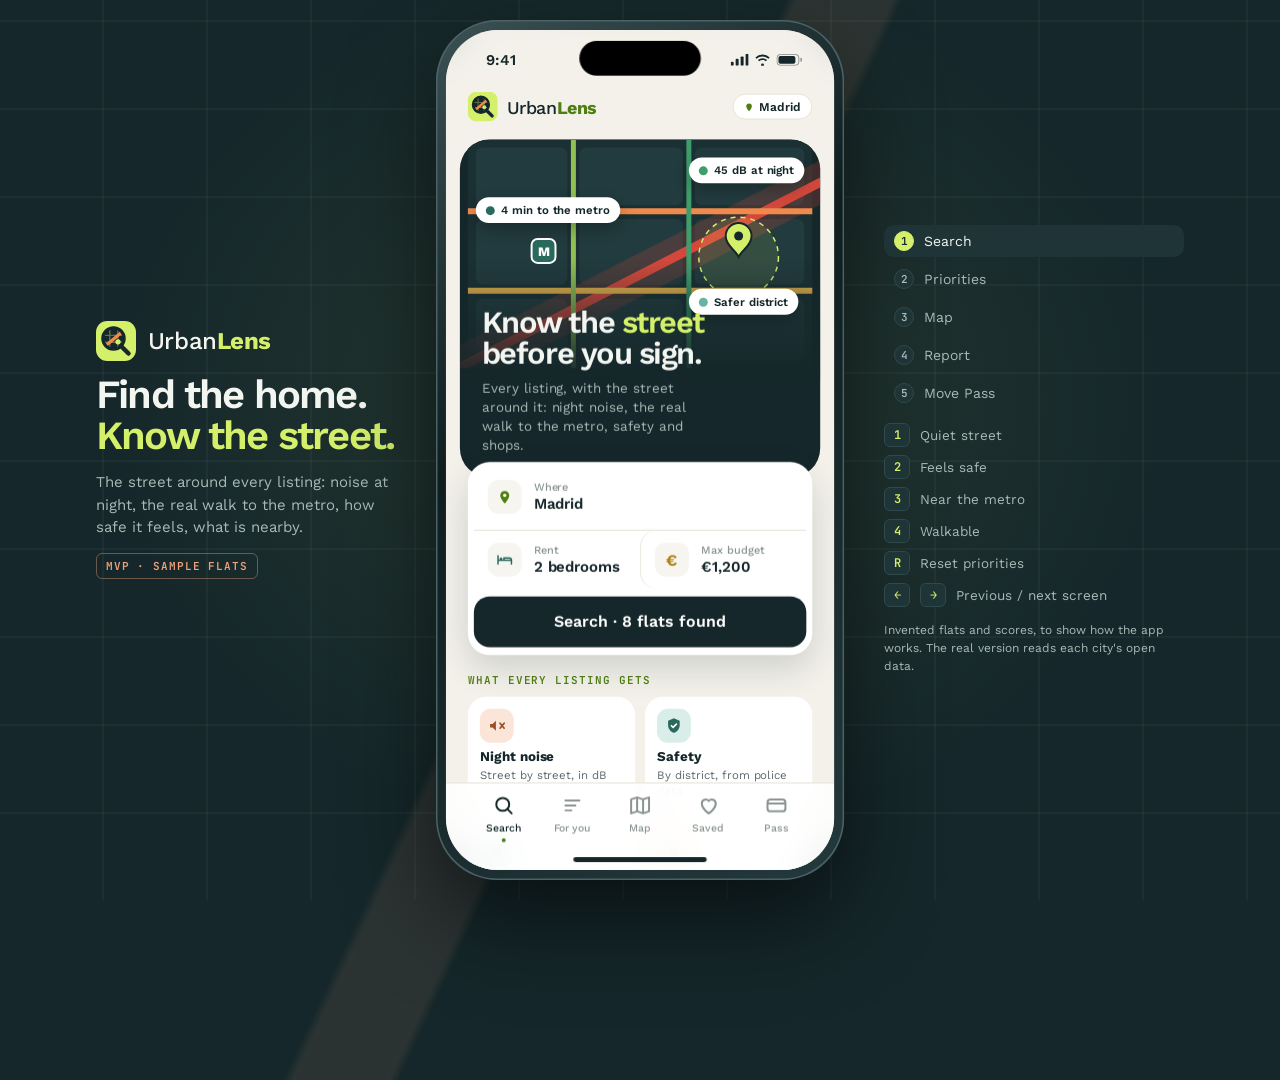
==== commit b4fa7201: "App: new landing screen and logo" ====
--- a/app/index.html
+++ b/app/index.html
@@ -1,6 +1,7 @@
 <!doctype html>
 <html lang="en"><head><meta charset="utf-8"><meta name="viewport" content="width=device-width,initial-scale=1,viewport-fit=cover"><meta name="theme-color" content="#15272a"><meta name="apple-mobile-web-app-capable" content="yes"><style>html,body{margin:0}[hidden]{display:none!important}</style>
 <title>UrbanLens</title>
+<link rel="icon" href="data:image/svg+xml,%3Csvg%20width%3D%2264%22%20height%3D%2264%22%20viewBox%3D%220%200%2032%2032%22%20aria-hidden%3D%22true%22%3E%3Cdefs%3E%3CclipPath%20id%3D%22lcf%22%3E%3Ccircle%20cx%3D%2214%22%20cy%3D%2214%22%20r%3D%227.6%22/%3E%3C/clipPath%3E%3C/defs%3E%3Crect%20width%3D%2232%22%20height%3D%2232%22%20rx%3D%229%22%20fill%3D%22%23d4f06a%22/%3E%3Ccircle%20cx%3D%2214%22%20cy%3D%2214%22%20r%3D%228.6%22%20fill%3D%22%2315272a%22/%3E%3Cg%20clip-path%3D%22url%28%23lcf%29%22%3E%3Cpath%20d%3D%22M11%204v20M17.5%204v20M4%2011.5h20M4%2017h20%22%20stroke%3D%22%23d4f06a%22%20stroke-width%3D%221.1%22%20opacity%3D%22.38%22/%3E%3Cpath%20d%3D%22M5%2022%2023%207%22%20stroke%3D%22%23ef8a4c%22%20stroke-width%3D%222.6%22%20stroke-linecap%3D%22round%22/%3E%3C/g%3E%3Ccircle%20cx%3D%2217.6%22%20cy%3D%2216.6%22%20r%3D%222.1%22%20fill%3D%22%23d4f06a%22/%3E%3Ccircle%20cx%3D%2214%22%20cy%3D%2214%22%20r%3D%228.6%22%20fill%3D%22none%22%20stroke%3D%22%2315272a%22%20stroke-width%3D%222.4%22/%3E%3Cpath%20d%3D%22M20.4%2020.4%2026%2026%22%20stroke%3D%22%2315272a%22%20stroke-width%3D%223.6%22%20stroke-linecap%3D%22round%22/%3E%3C/svg%3E">
 <link rel="preconnect" href="https://fonts.googleapis.com">
 <link rel="stylesheet" href="https://fonts.googleapis.com/css2?family=Work+Sans:wght@400;500;600;700&family=JetBrains+Mono:wght@400;600&display=swap">
 <style>
@@ -56,6 +57,7 @@
 .island{position:absolute;top:11px;left:50%;transform:translateX(-50%);width:122px;height:35px;border-radius:20px;background:#000;z-index:30}
 .status{position:absolute;top:0;left:0;right:0;height:54px;display:flex;justify-content:space-between;align-items:center;padding:6px 32px 0 40px;font:600 15px var(--font);z-index:25;color:var(--ink)}
 .status.dark{color:#fff}
+.status.solid{background:rgba(243,241,234,.9);backdrop-filter:blur(12px);-webkit-backdrop-filter:blur(12px)}
 .status svg{display:block}
 .views{position:absolute;inset:0;display:flex;transition:transform .55s var(--ease)}
 .view{flex:0 0 390px;height:844px;overflow-y:auto;overflow-x:hidden;padding:62px 0 100px;scrollbar-width:none}
@@ -99,6 +101,44 @@
 .pc.them li::before{content:"✓";color:var(--faint)}
 .pc.us li::before{content:"+";font-weight:700;color:var(--lime-deep)}
 
+/* landing */
+.land{display:grid;gap:18px;padding-bottom:10px}
+.land-top{display:flex;justify-content:space-between;align-items:center}
+.lt-brand{display:flex;align-items:center;gap:9px;font-weight:500;font-size:18px;letter-spacing:-.02em}
+.mark.sm{width:26px;height:26px;border-radius:8px}
+.lt-city{display:flex;align-items:center;gap:5px;font-size:12px;font-weight:600;background:var(--paper);border:1px solid var(--line);padding:5px 10px;border-radius:999px}
+.lhero{position:relative;margin:0 14px;border-radius:30px;overflow:hidden;background:var(--night);color:var(--on-night);min-height:340px;display:grid;align-content:end}
+.lmap{position:absolute;inset:0;width:100%;height:230px}
+.lhero::after{content:"";position:absolute;left:0;right:0;top:120px;height:120px;background:linear-gradient(180deg,rgba(21,39,42,0),var(--night))}
+.lst{stroke-dasharray:420;stroke-dashoffset:420;animation:draw 1.2s var(--ease) forwards}
+.s2{animation-delay:.15s}.s3{animation-delay:.3s}.s4{animation-delay:.45s}.s5{animation-delay:.6s}
+.lglow{opacity:0;animation:fadein 1s .5s forwards}
+@keyframes draw{to{stroke-dashoffset:0}}
+@keyframes fadein{to{opacity:.22}}
+.fchip{position:absolute;z-index:2;display:flex;align-items:center;gap:6px;font-size:11.5px;font-weight:600;color:var(--ink);background:#fff;padding:6px 10px;border-radius:999px;box-shadow:0 6px 16px rgba(0,0,0,.25);opacity:0;animation:chipin .6s var(--ease) forwards}
+.fchip i{width:9px;height:9px;border-radius:50%}
+.f1{top:18px;right:16px;animation-delay:.9s}.f2{top:58px;left:16px;animation-delay:1.1s}.f3{top:150px;right:22px;animation-delay:1.3s}
+@keyframes chipin{from{opacity:0;transform:translateY(8px) scale(.96)}to{opacity:1;transform:none}}
+.lhero-txt{position:relative;z-index:2;padding:0 22px 22px}
+.lhero-txt h2{font-size:31px;line-height:1.02;letter-spacing:-.045em;font-weight:600}
+.lhero-txt h2 em{font-style:normal;color:var(--lime)}
+.lhero-txt p{margin-top:9px;font-size:13.5px;line-height:1.45;color:var(--on-night-muted);max-width:30ch}
+.land .searchcard{margin:-34px 22px 0;display:grid;gap:4px;padding:6px 6px 8px}
+.sf.two{display:grid;grid-template-columns:1fr 1fr;gap:0;padding:0}
+.sf.two>.sf{padding:12px 14px}
+.sf.two>.sf+.sf{border-left:1px solid var(--line)}
+.sf.two>.sf{border-top:0}
+.sf.two{border-top:1px solid var(--line);border-radius:0}
+.land .searchcard .cta{margin-top:4px;border-radius:16px}
+.sec{font:600 11px var(--mono);letter-spacing:.09em;text-transform:uppercase;color:var(--lime-deep);margin-bottom:10px}
+.feat{display:grid;grid-template-columns:1fr 1fr;gap:10px}
+.ft{background:var(--paper);border-radius:18px;padding:12px;display:grid;gap:5px;align-content:start}
+.ft .pi{width:34px;height:34px;border-radius:11px;display:grid;place-items:center}
+.ft b{font-size:13.5px}.ft span{font-size:11.5px;line-height:1.35;color:var(--muted)}
+.how{margin:0;padding:0;list-style:none;counter-reset:h;display:grid;gap:10px}
+.how li{counter-increment:h;display:grid;grid-template-columns:30px 1fr;column-gap:12px;align-items:start}
+.how li::before{content:counter(h);grid-row:span 2;width:30px;height:30px;border-radius:50%;background:var(--night);color:var(--lime);display:grid;place-items:center;font:600 13px var(--mono)}
+.how b{font-size:14px}.how span{font-size:12.5px;color:var(--muted)}
 /* 2 priorities */
 .persona-row{display:flex;gap:10px;overflow-x:auto;padding:2px 22px 6px;scrollbar-width:none}
 .persona-row::-webkit-scrollbar{display:none}
@@ -121,49 +161,86 @@
 .prio[aria-pressed="true"] .switch::after{transform:translateX(20px)}
 .x3{font:600 11px var(--mono);color:var(--lime-deep);margin-left:6px}
 
-/* 3 results */
-.mapcard{position:relative;margin:0 0 0;height:330px;overflow:hidden;background:#eef1ec}
-.mapcard svg{width:100%;height:100%;display:block}
-.searchpill{position:absolute;top:10px;left:14px;right:14px;display:flex;align-items:center;gap:8px;background:rgba(255,255,255,.94);border-radius:16px;padding:10px 12px;font-size:13px;font-weight:600;box-shadow:0 6px 18px rgba(21,39,42,.12)}
-.searchpill span{color:var(--faint);font-weight:500;margin-left:auto;font:500 11px var(--mono)}
-.chips{position:absolute;left:0;right:0;bottom:10px;display:flex;gap:6px;overflow-x:auto;padding:0 14px;scrollbar-width:none}
+/* 3 results: a full-height map you can drag and pinch, overlays on top, a bottom sheet with the ranking */
+.view.mapview{padding:0;overflow:hidden;position:relative}
+.map{position:absolute;inset:0 0 88px 0;background:#e8ebe4;touch-action:none;cursor:grab;user-select:none;-webkit-user-select:none}
+.map.dragging{cursor:grabbing}
+.map svg{width:100%;height:100%;display:block}
+.searchpill{position:absolute;top:58px;left:14px;right:14px;display:flex;align-items:center;gap:8px;background:rgba(255,255,255,.96);border-radius:16px;padding:10px 12px;font-size:13px;font-weight:600;box-shadow:0 6px 18px rgba(21,39,42,.14);z-index:5}
+.searchpill span{color:var(--faint);margin-left:auto;font:500 11px var(--mono)}
+.chips{position:absolute;top:106px;left:0;right:0;display:flex;gap:6px;overflow-x:auto;padding:0 14px 4px;scrollbar-width:none;z-index:5}
 .chips::-webkit-scrollbar{display:none}
-.chip{flex:none;font-size:12px;font-weight:600;padding:8px 12px;border-radius:999px;background:rgba(255,255,255,.94);box-shadow:0 3px 10px rgba(21,39,42,.12);white-space:nowrap}
+.chip{flex:none;display:flex;align-items:center;gap:6px;font-size:12px;font-weight:600;padding:7px 11px 7px 8px;border-radius:999px;background:rgba(255,255,255,.96);box-shadow:0 3px 10px rgba(21,39,42,.12);white-space:nowrap}
+.chip i{width:18px;height:18px;border-radius:6px;display:grid;place-items:center}
 .chip[aria-pressed="true"]{background:var(--night);color:#fff}
-.sheet{position:relative;margin-top:-22px;background:var(--cream);border-radius:28px 28px 0 0;padding:10px 16px 0;z-index:2}
-.grab{width:40px;height:5px;border-radius:3px;background:#d4cfc2;margin:0 auto 12px}
-.sheet-head{display:flex;justify-content:space-between;align-items:baseline;padding:0 6px 10px}
-.sheet-head b{font-size:17px;letter-spacing:-.02em}
-.sheet-head span{font-size:12px;color:var(--muted)}
-.cards{display:grid;gap:8px;position:relative}
-.card{display:grid;grid-template-columns:52px minmax(0,1fr) 54px;gap:12px;align-items:center;padding:10px;border-radius:20px;background:var(--paper);border:1.5px solid transparent;width:100%;transition:border-color .25s}
+.zoom{position:absolute;right:12px;top:150px;display:grid;gap:6px;z-index:5}
+.zoom button{width:40px;height:40px;border-radius:13px;background:rgba(255,255,255,.96);box-shadow:0 3px 10px rgba(21,39,42,.14);display:grid;place-items:center;font:600 20px var(--font);color:var(--ink)}
+.legend{position:absolute;left:10px;right:64px;bottom:342px;z-index:4;display:grid;gap:6px;pointer-events:none}
+.lg{background:rgba(255,255,255,.9);border-radius:12px;padding:6px 9px;box-shadow:0 3px 12px rgba(21,39,42,.12);font-size:10.5px;color:var(--muted);display:grid;gap:4px;max-width:186px}
+.lg b{font-size:10.5px;color:var(--ink)}
+.db-bar{height:8px;border-radius:4px;background:linear-gradient(90deg,#3f9d6b,#a8c94b 30%,#e9c36a 50%,#ef8a4c 72%,#d4483b)}
+.db-scale{display:flex;justify-content:space-between;font:500 9.5px var(--mono);color:var(--faint)}
+.lg .row{display:flex;gap:10px;align-items:center;flex-wrap:wrap}
+.lg .sw{width:12px;height:12px;border-radius:4px;display:inline-block;vertical-align:-2px;margin-right:4px}
+.hint-chip{position:absolute;left:50%;top:150px;transform:translateX(-50%);z-index:4;background:rgba(21,39,42,.88);color:#fff;font-size:11.5px;padding:6px 10px;border-radius:999px;pointer-events:none;white-space:nowrap}
+.street-tip{position:absolute;z-index:6;left:14px;right:64px;top:150px;background:var(--night);color:#fff;border-radius:16px;padding:11px 13px;display:grid;gap:3px;box-shadow:0 10px 24px rgba(0,0,0,.25);animation:pop .3s var(--ease)}
+.street-tip b{font-size:14px}
+.street-tip span{font-size:12px;color:var(--on-night-muted)}
+.street-tip .db{font:600 22px var(--mono)}
+.sheet{position:absolute;left:0;right:0;bottom:88px;z-index:7;background:var(--cream);border-radius:26px 26px 0 0;box-shadow:0 -10px 30px rgba(21,39,42,.16);padding:8px 14px 12px;display:grid;gap:10px;transition:height .45s var(--ease);height:244px;overflow:hidden}
+.sheet.open{height:600px}
+.grab{width:40px;height:5px;border-radius:3px;background:#d4cfc2;margin:0 auto}
+.sheet-head{display:flex;justify-content:space-between;align-items:center;padding:0 4px}
+.sheet-head b{font-size:16px;letter-spacing:-.02em}
+.sheet-head small{display:block;font-size:11.5px;color:var(--muted);font-weight:400;margin-top:1px}
+.sheet-toggle{font-size:12px;font-weight:600;padding:7px 11px;border-radius:999px;background:var(--paper);border:1px solid var(--line)}
+.sheet .cards{overflow-y:auto;scrollbar-width:none;padding-bottom:10px}
+.sheet .cards::-webkit-scrollbar{display:none}
+.preview .cta{padding:12px;border-radius:14px;font-size:14px}
+.cards{display:grid;gap:8px;position:relative;align-content:start}
+.card{position:relative;display:grid;grid-template-columns:52px minmax(0,1fr) 54px;gap:12px;align-items:center;padding:10px;border-radius:20px;background:var(--paper);border:1.5px solid transparent;width:100%;transition:border-color .25s}
 .card.best{border-color:var(--lime-deep);background:#fbfdf4}
-.thumb{width:52px;height:52px;border-radius:15px;position:relative;overflow:hidden}
+.card.sel{border-color:var(--night)}
+.thumb{width:52px;height:52px;border-radius:15px;position:relative;overflow:hidden;flex:none}
 .thumb b{position:absolute;left:5px;bottom:4px;font:600 11px var(--mono);color:#fff;text-shadow:0 1px 2px rgba(0,0,0,.4)}
 .card .nm{font-size:13.5px;font-weight:600;line-height:1.25;display:block}
 .card .mt{font-size:11.5px;color:var(--muted);display:block;margin-top:2px}
 .card .bars{display:flex;gap:3px;margin-top:6px}
 .card .bars i{height:4px;width:26px;border-radius:2px;background:#ebe7dc;position:relative;overflow:hidden}
 .card .bars i::after{content:"";position:absolute;inset:0;width:var(--v);background:var(--c,var(--teal))}
-.ring{position:relative;width:54px;height:54px}
+.ring{position:relative;width:54px;height:54px;flex:none}
 .ring svg{transform:rotate(-90deg)}
 .ring .v{position:absolute;inset:0;display:grid;place-items:center;font:600 16px var(--mono);font-variant-numeric:tabular-nums}
 .bestflag{position:absolute;top:-8px;left:12px;font:600 10px var(--mono);letter-spacing:.06em;text-transform:uppercase;background:var(--lime);color:var(--night);padding:3px 7px;border-radius:6px}
-.card{position:relative}
-
-/* map pieces */
-.m-ground{fill:#eef1ec}.m-block{fill:#fbfaf6;stroke:#dcd7c9;stroke-width:1.5}.m-park{fill:#cfe4c1}.m-avenue{stroke:#cbc5b5;stroke-width:18;fill:none}
-.m-noise{stroke:#f0a37a;stroke-width:60;fill:none;opacity:.55;stroke-linecap:round}.m-noise-w{stroke:#f0a37a;stroke-width:130;opacity:.22;fill:none;stroke-linecap:round}
-.m-ring{fill:rgba(105,179,165,.16);stroke:#69b3a5;stroke-width:2.5;stroke-dasharray:8 8}
-.m-shop{fill:#e9c36a;stroke:#fff;stroke-width:2}
-.m-safe{fill:rgba(105,179,165,.14)}.m-safe-low{fill:rgba(240,163,122,.18)}
-.m-sym rect{fill:#2a6a5e}.m-sym.s rect{fill:#b08419}.m-sym text{fill:#fff;font:700 16px var(--font);text-anchor:middle}
-.layer{opacity:0;transition:opacity .45s}
+
+/* map drawing */
+.w-ground{fill:#e8ebe4}
+.w-block{fill:#f8f6ef;stroke:#e0dccf;stroke-width:1.5}
+.w-park{fill:#c9e2b8}.w-park-tree{fill:#a9cf94}
+.w-street-casing{stroke:#d9d4c6;fill:none;stroke-linecap:round}
+.w-street{stroke:#ffffff;fill:none;stroke-linecap:round;transition:stroke .5s}
+.w-hit{stroke:transparent;fill:none;stroke-width:44;cursor:pointer}
+.w-label{font:600 15px var(--font);fill:#8d958f;letter-spacing:.04em;pointer-events:none;paint-order:stroke;stroke:#f8f6ef;stroke-width:5px;stroke-linejoin:round}
+.w-label.big{font-size:17px;fill:#6f7a74}
+.w-park-label{font:600 16px var(--font);fill:#5d8a4f;pointer-events:none}
+.layer{opacity:0;transition:opacity .45s;pointer-events:none}
 svg.show-quiet .l-quiet,svg.show-transit .l-transit,svg.show-walk .l-walk,svg.show-safe .l-safe{opacity:1}
-.m-pin{cursor:pointer}.m-pin circle{fill:var(--night);stroke:#fff;stroke-width:3;transition:fill .3s}.m-pin text{fill:#fff;font:600 17px var(--mono);text-anchor:middle;pointer-events:none}
-.m-pin.best circle{fill:var(--lime-deep);stroke:var(--lime);stroke-width:5}
-.m-pin.best .halo{fill:none;stroke:var(--lime);stroke-width:3;opacity:.7;animation:halo 1.8s var(--ease) infinite}
-@keyframes halo{from{r:20;opacity:.8}to{r:40;opacity:0}}
+svg.show-quiet .w-label{fill:#4a5450}
+.glow{fill:none;stroke-linecap:round;opacity:.28;filter:url(#blur)}
+.iso5{fill:rgba(42,106,94,.16);stroke:#2a6a5e;stroke-width:2}
+.iso10{fill:rgba(105,179,165,.08);stroke:#69b3a5;stroke-width:2.5;stroke-dasharray:10 8}
+.iso-label{font:600 13px var(--mono);fill:#2a6a5e;paint-order:stroke;stroke:#fff;stroke-width:4px}
+.dist-label{font:700 13px var(--font);letter-spacing:.06em;text-transform:uppercase;paint-order:stroke;stroke:#fff;stroke-width:5px}
+.m-pin{cursor:pointer}
+.m-pin .pbody{fill:var(--night);stroke:#fff;stroke-width:2.5}
+.m-pin text{fill:#fff;font:700 13px var(--mono);text-anchor:middle;pointer-events:none}
+.m-pin .sbadge{stroke:#fff;stroke-width:2}
+.m-pin .stext{font:700 10px var(--mono);fill:#fff}
+.m-pin.best .pbody{fill:var(--lime-deep);stroke:var(--lime);stroke-width:3.5}
+.m-pin.sel .pbody{stroke:var(--sun);stroke-width:4}
+.pi-in{transform-box:fill-box;transform-origin:50% 100%}
+.m-pin.pop .pi-in{animation:pinpop .6s var(--ease)}
+@keyframes pinpop{0%{transform:scale(1)}40%{transform:scale(1.25)}100%{transform:scale(1)}}
 
 /* 4 report */
 .rep-hero{position:relative;height:250px;margin-top:-62px;overflow:hidden}
@@ -229,21 +306,22 @@
   .views{width:100%}
   .view{flex:0 0 100%;height:100%;padding-top:16px}
   .rep-hero{margin-top:-16px}.rep-top{top:16px}
-  .mapcard{margin-top:-16px!important;height:min(390px,52dvh)!important}
-  .searchpill{top:12px!important}
+  .map{bottom:68px}.sheet{bottom:68px}.legend{bottom:322px}.sheet.open{height:72dvh}
+  .searchpill{top:12px}.chips{top:60px}.zoom{top:104px}.street-tip,.hint-chip{top:104px}
+  .view.mapview{padding:0}
   .tabbar{height:auto;padding:8px 18px calc(10px + env(safe-area-inset-bottom,0px))}
   .home-ind{display:none}
   .view{padding-bottom:96px}
   .toast{bottom:84px}
   .stage,.phone-wrap,.phone,.screen{height:100dvh}
 }
-@media (prefers-reduced-motion:reduce){*{animation:none!important;transition:none!important}}
+@media (prefers-reduced-motion:reduce){*{animation:none!important;transition:none!important}.fchip{opacity:1}.lst{stroke-dashoffset:0}.lglow{opacity:.22}}
 </style>
 </head><body>
 
 <div class="stage">
   <aside class="side left">
-    <div class="logo"><span class="mark"><svg width="18" height="18" viewBox="0 0 16 16" aria-hidden="true"><circle cx="7" cy="7" r="4.5" fill="none" stroke="#15272a" stroke-width="2"/><path d="M10.5 10.5 14 14" stroke="#15272a" stroke-width="2" stroke-linecap="round"/></svg></span>UrbanLens</div>
+    <div class="logo" id="stageLogo"></div>
     <h1>Find the home.<br><em>Know the street.</em></h1>
     <p>The street around every listing: noise at night, the real walk to the metro, how safe it feels, what is nearby.</p>
     <span class="badge">MVP · sample flats</span>
@@ -267,6 +345,8 @@
 </div>
 
 <script>
+const LOGO=(s,id)=>`<svg width="${s}" height="${s}" viewBox="0 0 32 32" aria-hidden="true"><defs><clipPath id="lc${id}"><circle cx="14" cy="14" r="7.6"/></clipPath></defs><rect width="32" height="32" rx="9" fill="#d4f06a"/><circle cx="14" cy="14" r="8.6" fill="#15272a"/><g clip-path="url(#lc${id})"><path d="M11 4v20M17.5 4v20M4 11.5h20M4 17h20" stroke="#d4f06a" stroke-width="1.1" opacity=".38"/><path d="M5 22 23 7" stroke="#ef8a4c" stroke-width="2.6" stroke-linecap="round"/></g><circle cx="17.6" cy="16.6" r="2.1" fill="#d4f06a"/><circle cx="14" cy="14" r="8.6" fill="none" stroke="#15272a" stroke-width="2.4"/><path d="M20.4 20.4 26 26" stroke="#15272a" stroke-width="3.6" stroke-linecap="round"/></svg>`;
+const WORD=(dark)=>`Urban<b style="font-weight:700;color:${dark?'#d4f06a':'#4f7f12'}">Lens</b>`;
 const PRIOS=[
  {key:'quiet',label:'Quiet street',hint:'Night noise from the city map',col:'#f0a37a',bg:'#fbe4d8',ic:'<path d="M4 10h3l4-4v12l-4-4H4z" fill="#9a4e26"/><path d="M16 9l5 6M21 9l-5 6" stroke="#9a4e26" stroke-width="2" stroke-linecap="round"/>'},
  {key:'safe',label:'Feels safe',hint:'District safety data',col:'#69b3a5',bg:'#d9eee9',ic:'<path d="M12 3l7 3v5c0 4.4-3 8.3-7 9.5-4-1.2-7-5.1-7-9.5V6z" fill="#2a6a5e"/><path d="M9 12l2 2 4-4" stroke="#fff" stroke-width="2" fill="none" stroke-linecap="round"/>'},
@@ -277,25 +357,49 @@
  {id:'couple',name:'Couple who wants quiet',desc:'Sleeps with the window open.',on:['quiet','safe'],em:'<svg width="22" height="22" viewBox="0 0 24 24"><path d="M20 14.5A8 8 0 1 1 9.5 4a6.5 6.5 0 0 0 10.5 10.5z" fill="#c96a3a"/></svg>',bg:'#fbe4d8'},
  {id:'family',name:'Family',desc:'A school, a park, a safe walk home.',on:['safe','walk'],em:'<svg width="22" height="22" viewBox="0 0 24 24"><path d="M3 20V10l9-6 9 6v10z" fill="#b08419"/><rect x="10" y="13" width="4" height="7" fill="#fff"/></svg>',bg:'#f8edd0'}];
 const FLATS=[
- {id:'a',name:'Bright 2-bed above the avenue',price:1180,m2:74,x:300,y:262,g:['#f0c9a8','#c98f6b'],s:{quiet:28,safe:74,transit:92,walk:96},
-  d:{quiet:'Facade on a 4-lane avenue: about 68 dB at night, above the legal limit.',safe:'District in the city average.',transit:'Metro 3 min on foot.',walk:'Supermarket, pharmacy and bakery within 5 min.'}},
- {id:'b',name:'Quiet 2-bed on a side street',price:1150,m2:70,x:470,y:120,g:['#cfe4c1','#8fb58a'],s:{quiet:91,safe:80,transit:66,walk:82},
-  d:{quiet:'One-way residential street: about 48 dB at night.',safe:'Slightly safer than the city average.',transit:'Metro 11 min on foot.',walk:'Shops within 8 min.'}},
- {id:'c',name:'Sunny 2-bed facing the park',price:1195,m2:78,x:140,y:440,g:['#e9e2a8','#b7c27a'],s:{quiet:84,safe:86,transit:58,walk:70},
-  d:{quiet:'Faces the park: quiet at night, busy on Sunday mornings.',safe:'One of the safest districts in the sample.',transit:'Metro 14 min on foot.',walk:'Few shops; supermarket 12 min.'}},
- {id:'d',name:'Top-floor 2-bed by the metro',price:1120,m2:68,x:452,y:372,g:['#bcd8e8','#7aa3bb'],s:{quiet:55,safe:72,transit:98,walk:90},
-  d:{quiet:'Near the avenue, but top floor: about 59 dB at night.',safe:'City average.',transit:'Metro entrance 1 min away.',walk:'Shops within 4 min.'}},
- {id:'e',name:'Renovated 2-bed, inner courtyard',price:1160,m2:72,x:150,y:160,g:['#d6cde8','#9b8fc0'],s:{quiet:76,safe:78,transit:90,walk:84},
-  d:{quiet:'Bedroom on the inner courtyard: about 52 dB at night.',safe:'Slightly above the city average.',transit:'Metro 4 min on foot.',walk:'Shops within 6 min.'}},
- {id:'f',name:'2-bed near the market',price:1090,m2:66,x:360,y:340,g:['#f3d9a4','#d4a95a'],s:{quiet:62,safe:70,transit:74,walk:93},
-  d:{quiet:'Market deliveries from 6 am: about 57 dB.',safe:'City average.',transit:'Metro 8 min on foot.',walk:'Covered market downstairs.'}},
- {id:'g',name:'Ground-floor 2-bed with patio',price:1140,m2:71,x:560,y:470,g:['#c8dcd5','#83a99c'],s:{quiet:80,safe:64,transit:70,walk:72},
-  d:{quiet:'Small lane, patio side: about 50 dB.',safe:'District below the city average.',transit:'Metro 9 min on foot.',walk:'Shops within 10 min.'}},
- {id:'h',name:'2-bed by the school, family block',price:1199,m2:80,x:252,y:500,g:['#f2cfc4','#c99484'],s:{quiet:72,safe:90,transit:76,walk:78},
-  d:{quiet:'Loud at school hours, quiet at night: about 50 dB.',safe:'The safest district in the sample.',transit:'Metro 8 min on foot.',walk:'School, park and shops within 6 min.'}}];
+ {id:'a',name:'Bright 2-bed above the avenue',price:1180,m2:74,x:520,y:682,db:68,min:4,st:'M Avenida',g:['#f0c9a8','#c98f6b'],s:{quiet:28,safe:74,transit:92,walk:96},
+  d:{quiet:'Bedroom over Avenida del Sol: 68 dB at night, like heavy traffic.',safe:'Centro: about the city average.',transit:'Metro Avenida, 4 min walk.',walk:'Supermarket, pharmacy and bakery within 3 min.'}},
+ {id:'b',name:'Quiet 2-bed on a side street',price:1150,m2:70,x:610,y:318,db:45,min:10,st:'M Olmo',g:['#cfe4c1','#8fb58a'],s:{quiet:91,safe:80,transit:66,walk:82},
+  d:{quiet:'Travesía del Olivo, a lane with no through traffic: 45 dB at night.',safe:'Norte: slightly safer than the city average.',transit:'Metro Olmo, 10 min walk.',walk:'Shops within 7 min on Calle Escuela.'}},
+ {id:'c',name:'Sunny 2-bed facing the park',price:1195,m2:78,x:190,y:1046,db:47,min:13,st:'M Sur',g:['#e9e2a8','#b7c27a'],s:{quiet:84,safe:86,transit:58,walk:70},
+  d:{quiet:'Faces Parque de las Acacias: 47 dB at night, birds at 7 am.',safe:'Las Acacias: one of the safest districts.',transit:'Metro Sur, 13 min walk.',walk:'Supermarket 12 min away.'}},
+ {id:'d',name:'Top-floor 2-bed by the metro',price:1120,m2:68,x:468,y:800,db:59,min:2,st:'M Avenida',g:['#bcd8e8','#7aa3bb'],s:{quiet:55,safe:72,transit:98,walk:90},
+  d:{quiet:'Top floor, one street from the avenue: 59 dB at night.',safe:'Centro: about the city average.',transit:'Metro Avenida, 2 min walk.',walk:'Shops within 4 min.'}},
+ {id:'e',name:'Renovated 2-bed, inner courtyard',price:1160,m2:72,x:226,y:262,db:52,min:3,st:'M Olmo',g:['#d6cde8','#9b8fc0'],s:{quiet:76,safe:78,transit:90,walk:84},
+  d:{quiet:'Bedroom on the inner courtyard, Calle Corta is calm: 52 dB.',safe:'Norte: slightly safer than the city average.',transit:'Metro Olmo, 3 min walk.',walk:'Café and grocer within 5 min.'}},
+ {id:'f',name:'2-bed near the market',price:1090,m2:66,x:250,y:790,db:57,min:7,st:'M Avenida',g:['#f3d9a4','#d4a95a'],s:{quiet:62,safe:70,transit:74,walk:93},
+  d:{quiet:'Market deliveries from 6 am on Calle del Mercado: 57 dB.',safe:'Centro: about the city average.',transit:'Metro Avenida, 7 min walk.',walk:'Covered market downstairs.'}},
+ {id:'g',name:'Ground-floor 2-bed with patio',price:1140,m2:71,x:668,y:1236,db:46,min:8,st:'M Sur',g:['#c8dcd5','#83a99c'],s:{quiet:80,safe:64,transit:70,walk:72},
+  d:{quiet:'Pasaje del Patio, no through traffic: 46 dB.',safe:'Puerta Sur: below the city average.',transit:'Metro Sur, 8 min walk.',walk:'Shops within 10 min.'}},
+ {id:'h',name:'2-bed by the school, family block',price:1199,m2:80,x:372,y:1128,db:50,min:7,st:'M Sur',g:['#f2cfc4','#c99484'],s:{quiet:72,safe:90,transit:76,walk:78},
+  d:{quiet:'Paseo del Parque: 50 dB at night, lively at school hours.',safe:'Las Acacias: the safest district in the sample.',transit:'Metro Sur, 7 min walk.',walk:'School, park and shops within 6 min.'}}];
+const W={w:720,h:1320};
+const STREETS=[
+ {n:'Ronda Norte',db:61,w:22,p:[[0,140],[720,140]],lx:470,ly:131},
+ {n:'Calle Real',db:58,w:22,p:[[0,420],[720,420]],lx:520,ly:411},
+ {n:'Calle del Mercado',db:60,w:22,p:[[0,760],[720,760]],lx:40,ly:751},
+ {n:'Paseo del Parque',db:53,w:22,p:[[0,1060],[720,1060]],lx:470,ly:1051},
+ {n:'Calle del Olmo',db:50,w:20,p:[[150,0],[150,1060]],lx:141,ly:620,r:-90},
+ {n:'Calle Luna',db:52,w:20,p:[[360,0],[360,1320]],lx:351,ly:380,r:-90},
+ {n:'Calle Escuela',db:49,w:20,p:[[560,0],[560,1060]],lx:551,ly:250,r:-90},
+ {n:'Calle Corta',db:47,w:14,p:[[0,250],[360,250]],lx:24,ly:243},
+ {n:'Travesía del Olivo',db:45,w:14,p:[[360,300],[720,300]],lx:575,ly:293},
+ {n:'Pasaje del Patio',db:46,w:14,p:[[690,1060],[690,1320]],lx:681,ly:1300,r:-90},
+ {n:'Avenida del Sol',db:72,w:38,p:[[0,1000],[720,560]],lx:200,ly:868,r:-31.4,big:1}];
+const METROS=[{n:'Olmo',x:300,y:330},{n:'Avenida',x:430,y:737},{n:'Sur',x:560,y:1060}];
+const DISTRICTS=[
+ {n:'Norte',lab:'Safer than average',c:'rgba(105,179,165,.20)',t:'#2a6a5e',poly:'0,0 720,0 720,420 0,420',lx:24,ly:396},
+ {n:'Centro',lab:'City average',c:'rgba(233,195,106,.16)',t:'#80621a',poly:'0,420 720,420 720,940 0,940',lx:470,ly:916},
+ {n:'Las Acacias',lab:'Safest',c:'rgba(42,106,94,.24)',t:'#1f5a4f',poly:'0,940 440,940 440,1320 0,1320',lx:24,ly:964},
+ {n:'Puerta Sur',lab:'Below average',c:'rgba(240,163,122,.26)',t:'#9a4e26',poly:'440,940 720,940 720,1320 440,1320',lx:452,ly:964}];
+const POIS=[['shop',505,640],['phar',548,722],['bake',470,700],['shop',420,830],['cafe',500,860],['mkt',250,742],['shop',300,812],['bake',200,800],
+ ['cafe',250,208],['shop',190,300],['bake',265,370],['phar',600,360],['shop',640,250],['cafe',600,460],['shop',300,1100],['phar',460,1110],['cafe',620,1180],['school',300,1190]];
+const POI_ICON={shop:['#b08419','M-5 -3h10l-1.5 7h-7z M-3 -3v-2a3 3 0 0 1 6 0v2'],phar:['#2f8f5b','M-1.6 -6h3.2v4.4h4.4v3.2h-4.4v4.4h-3.2v-4.4h-4.4v-3.2h4.4z'],bake:['#c96a3a','M-6 2c0-5 12-5 12 0v2h-12z'],cafe:['#7a5a3a','M-5 -4h8v5a4 4 0 0 1-8 0z M3 -2h2a2 2 0 0 1 0 4h-2'],mkt:['#b08419','M-6 -2l2-4h8l2 4z M-5 -2v7h10v-7'],school:['#80621a','M-6 5v-6l6-4 6 4v6z']};
+const noiseCol=db=>db<48?'#3f9d6b':db<52?'#8fbf55':db<56?'#c9c94a':db<60?'#e9b44c':db<65?'#ef8a4c':'#d4483b';
+const noiseWord=db=>db<48?'Very quiet, like a library':db<53?'Quiet residential street':db<58?'Some traffic, normal conversation':db<65?'Busy, windows closed at night':'Loud, like heavy traffic';
 
 const VIEWS=['Search','Priorities','Map','Report','Move Pass'];
-const st={v:0,on:new Set(),persona:null,sel:'e',saved:new Set(),pass:false,savedTab:false};
+const st={tip:null,sheetOpen:false,v:0,on:new Set(),persona:null,sel:'e',saved:new Set(),pass:false,savedTab:false};
 const $=s=>document.querySelector(s);
 const score=f=>{const k=Object.keys(f.s);const w=x=>st.on.has(x)?3:1;return Math.round(k.reduce((a,x)=>a+w(x)*f.s[x],0)/k.reduce((a,x)=>a+w(x),0))};
 const col=n=>n>=82?'var(--hi)':n>=72?'var(--mid)':'var(--lo)';
@@ -306,37 +410,41 @@
 const thumb=f=>`<span class="thumb" style="background:linear-gradient(150deg,${f.g[0]},${f.g[1]})"><svg width="52" height="52" viewBox="0 0 52 52" aria-hidden="true"><rect x="10" y="16" width="22" height="30" fill="rgba(255,255,255,.55)"/><rect x="30" y="8" width="16" height="38" fill="rgba(255,255,255,.35)"/><g fill="rgba(21,39,42,.25)"><rect x="14" y="21" width="5" height="5"/><rect x="23" y="21" width="5" height="5"/><rect x="14" y="30" width="5" height="5"/><rect x="23" y="30" width="5" height="5"/><rect x="34" y="13" width="4" height="4"/><rect x="34" y="22" width="4" height="4"/></g></svg><b>${f.id.toUpperCase()}</b></span>`;
 function toast(t){const s=$('#toastSlot');s.innerHTML=`<div class="toast"><span style="color:var(--lime)">●</span>${t}</div>`;clearTimeout(toast.t);toast.t=setTimeout(()=>s.innerHTML='',2400)}
 
-function mapSVG(sel){
-  const b=[];for(let r=0;r<6;r++)for(let c=0;c<6;c++){if(r>=4&&c<=1)continue;b.push(`<rect class="m-block" x="${24+c*102}" y="${24+r*88}" width="84" height="70" rx="8"/>`)}
-  const shops=[[210,300],[262,222],[330,330],[400,290],[366,196],[520,336],[240,120],[300,420],[372,356]].map(([x,y])=>`<circle class="m-shop" cx="${x}" cy="${y}" r="8"/>`).join('');
-  const best=ranked()[0].id;
-  const pins=FLATS.map(f=>`<g class="m-pin${f.id===best?' best':''}" data-flat="${f.id}" transform="translate(${f.x} ${f.y})">${f.id===best?'<circle class="halo" r="20"/>':''}<circle r="${sel===f.id?26:21}"/><text y="6">${f.id.toUpperCase()}</text></g>`).join('');
-  return `<svg viewBox="0 30 640 520" preserveAspectRatio="xMidYMid slice" class="${[...st.on].map(k=>'show-'+k).join(' ')}" aria-label="Sample neighbourhood map">
-  <rect class="m-ground" width="640" height="560"/><rect class="m-park" x="24" y="376" width="186" height="160" rx="12"/>
-  <g class="layer l-safe"><rect class="m-safe" width="330" height="560"/><rect class="m-safe-low" x="470" y="400" width="170" height="160"/></g>
-  ${b.join('')}
-  <g class="layer l-quiet"><path class="m-noise-w" d="M-20 470 L660 60"/><path class="m-noise" d="M-20 470 L660 60"/></g>
-  <path class="m-avenue" d="M-20 470 L660 60"/>
-  <g class="layer l-transit"><circle class="m-ring" cx="430" cy="400" r="120"/><circle class="m-ring" cx="225" cy="215" r="120"/></g>
-  <g class="m-sym"><g transform="translate(430 400)"><rect x="-15" y="-15" width="30" height="30" rx="8"/><text y="6">M</text></g><g transform="translate(225 215)"><rect x="-15" y="-15" width="30" height="30" rx="8"/><text y="6">M</text></g></g>
-  <g class="m-sym s"><g transform="translate(300 528)"><rect x="-15" y="-15" width="30" height="30" rx="8"/><text y="6">S</text></g></g>
-  <g class="layer l-walk">${shops}</g>${pins}</svg>`;
-}
-
 const V=[];
-V[0]=()=>`<div class="stack">
-  <div class="hero"><svg class="city" width="200" height="150" viewBox="0 0 200 150" aria-hidden="true"><g fill="#1e3437"><rect x="20" y="60" width="34" height="90" rx="4"/><rect x="60" y="30" width="40" height="120" rx="4"/><rect x="106" y="70" width="30" height="80" rx="4"/><rect x="142" y="45" width="44" height="105" rx="4"/></g><g fill="#d4f06a" opacity=".85"><rect x="70" y="44" width="7" height="7" rx="1.5"/><rect x="84" y="62" width="7" height="7" rx="1.5"/><rect x="152" y="60" width="7" height="7" rx="1.5"/><rect x="28" y="76" width="7" height="7" rx="1.5"/></g><path d="M0 140 L200 96" stroke="#f0a37a" stroke-width="10" opacity=".6"/></svg>
-    <h2>Know the <em>street</em> first.</h2><p>Same search as any portal. Then UrbanLens adds the street around every flat.</p></div>
+V[0]=()=>`<div class="land">
+  <div class="pad land-top"><span class="lt-brand">${LOGO(30,'land')}<span>${WORD(0)}</span></span><span class="lt-city"><svg width="11" height="11" viewBox="0 0 24 24"><path d="M12 21s-6-5.6-6-11a6 6 0 0 1 12 0c0 5.4-6 11-6 11z" fill="#4f7f12"/></svg>Madrid</span></div>
+  <div class="lhero">
+    <svg class="lmap" viewBox="0 0 346 230" aria-hidden="true">
+      <rect width="346" height="230" fill="#1b3033"/>
+      <g fill="#223b3e">${[[8,8,92,58],[112,8,104,58],[228,8,110,58],[8,80,92,66],[112,80,104,66],[228,80,110,66],[8,160,92,62],[112,160,104,62],[228,160,110,62]].map(([x,y,w,h])=>`<rect x="${x}" y="${y}" width="${w}" height="${h}" rx="7"/>`).join('')}</g>
+      <path d="M-10 230 L360 40" stroke="#d4483b" stroke-width="40" opacity=".22" stroke-linecap="round" class="lglow"/>
+      <path d="M-10 230 L360 40" stroke="#d4483b" stroke-width="9" stroke-linecap="round" class="lst s1"/>
+      <path d="M0 72 H346" stroke="#ef8a4c" stroke-width="6" class="lst s2"/>
+      <path d="M0 152 H346" stroke="#e9b44c" stroke-width="6" class="lst s3"/>
+      <path d="M106 0 V230" stroke="#8fbf55" stroke-width="5" class="lst s4"/>
+      <path d="M222 0 V230" stroke="#3f9d6b" stroke-width="5" class="lst s5"/>
+      <g transform="translate(272 118)"><circle r="40" fill="rgba(212,240,106,.10)" stroke="#d4f06a" stroke-width="1.5" stroke-dasharray="5 5"/><path d="M0 0 C-3 -7 -13 -11 -13 -21 A13 13 0 1 1 13 -21 C13 -11 3 -7 0 0z" fill="#d4f06a" stroke="#15272a" stroke-width="2"/><circle cy="-21" r="4.5" fill="#15272a"/></g>
+      <g transform="translate(76 112)"><rect x="-12" y="-12" width="24" height="24" rx="6" fill="#2a6a5e" stroke="#fff" stroke-width="2"/><text y="5" text-anchor="middle" style="font:800 13px var(--font);fill:#fff">M</text></g>
+    </svg>
+    <span class="fchip f1"><i style="background:#3f9d6b"></i>45 dB at night</span>
+    <span class="fchip f2"><i style="background:#2a6a5e"></i>4 min to the metro</span>
+    <span class="fchip f3"><i style="background:#69b3a5"></i>Safer district</span>
+    <div class="lhero-txt"><h2>Know the <em>street</em><br>before you sign.</h2><p>Every listing, with the street around it: night noise, the real walk to the metro, safety and shops.</p></div>
+  </div>
   <div class="searchcard">
     <div class="sf"><span class="ic"><svg width="18" height="18" viewBox="0 0 24 24" aria-hidden="true"><path d="M12 21s-6-5.6-6-11a6 6 0 0 1 12 0c0 5.4-6 11-6 11z" fill="#4f7f12"/><circle cx="12" cy="10" r="2.3" fill="#fff"/></svg></span><span><small>Where</small><b>Madrid</b></span></div>
-    <div class="sf"><span class="ic"><svg width="18" height="18" viewBox="0 0 24 24" aria-hidden="true"><path d="M3 18V7M3 13h18v5M21 13a3 3 0 0 0-3-3h-7v3" stroke="#2a6a5e" stroke-width="2" fill="none" stroke-linecap="round"/><circle cx="7" cy="11" r="1.8" fill="#2a6a5e"/></svg></span><span><small>Rent · bedrooms</small><b>2 bedrooms</b></span></div>
-    <div class="sf"><span class="ic"><span style="font-weight:700;color:#b08419">€</span></span><span><small>Max budget</small><b>€1,200 / month</b></span></div>
+    <div class="sf two"><span class="sf"><span class="ic"><svg width="18" height="18" viewBox="0 0 24 24" aria-hidden="true"><path d="M3 18V7M3 13h18v5M21 13a3 3 0 0 0-3-3h-7v3" stroke="#2a6a5e" stroke-width="2" fill="none" stroke-linecap="round"/><circle cx="7" cy="11" r="1.8" fill="#2a6a5e"/></svg></span><span><small>Rent</small><b>2 bedrooms</b></span></span><span class="sf"><span class="ic"><span style="font-weight:700;color:#b08419">€</span></span><span><small>Max budget</small><b>€1,200</b></span></span></div>
+    <button class="cta" data-go="1">Search · 8 flats found</button>
   </div>
+  <div class="pad"><p class="sec">What every listing gets</p>
+    <div class="feat">${PRIOS.map((p,i)=>`<div class="ft"><span class="pi" style="background:${p.bg}">${icon(p,20)}</span><b>${['Night noise','Metro walk','Safety','Shops nearby'][[0,2,1,3].indexOf(i)]||p.label}</b><span>${['Street by street, in dB','By district, from police data','Minutes to the nearest station','What is within a 10-min walk'][i]}</span></div>`).join('')}</div></div>
+  <div class="pad"><p class="sec">How it works</p>
+    <ol class="how"><li><b>Search</b><span>Same filters as any portal.</span></li><li><b>Tell it how you live</b><span>Quiet, metro, safety, shops: each priority counts ×3.</span></li><li><b>See the street</b><span>Flats re-ranked on a live map, with a street report for each.</span></li></ol></div>
   <div class="pad split">
     <div class="pc them"><b>A portal shows</b><ul><li>Price, m²</li><li>Floor plan</li><li>30 photos inside</li></ul></div>
     <div class="pc us"><b>UrbanLens adds</b><ul><li>Noise at night</li><li>Real walk to metro</li><li>Safety, shops</li></ul></div>
   </div>
-  <div class="pad"><button class="cta" data-go="1">Search · 8 flats found</button></div>
+  <p class="fine pad">MVP with sample flats and invented street data.</p>
 </div>`;
 V[1]=()=>`<div class="stack">
   <div class="pad stack" style="gap:6px"><span class="kicker">Your priorities</span><h2 class="title">How do you live?</h2><p class="sub">Pick a profile, or switch on what matters. Each priority counts three times more.</p></div>
@@ -344,22 +452,13 @@
   <div class="pad prio-list">${PRIOS.map(p=>`<button class="prio" data-prio="${p.key}" aria-pressed="${st.on.has(p.key)}"><span class="pi" style="background:${p.bg}">${icon(p)}</span><span class="tx"><b>${p.label}${st.on.has(p.key)?'<span class="x3">×3</span>':''}</b><small>${p.hint}</small></span><span class="switch"></span></button>`).join('')}</div>
   <div class="pad"><button class="cta" data-go="2">Show my ranking →</button></div>
 </div>`;
-V[2]=()=>{const r=ranked();return `
-  <div class="mapcard" style="margin-top:-62px;height:390px;padding-top:0">${mapSVG()}
-    <div class="searchpill" style="top:58px"><svg width="15" height="15" viewBox="0 0 24 24" aria-hidden="true"><circle cx="11" cy="11" r="6.5" stroke="#15272a" stroke-width="2.4" fill="none"/><path d="M16 16l4 4" stroke="#15272a" stroke-width="2.4" stroke-linecap="round"/></svg> Madrid · 2 bed · ≤ €1,200<span>8 flats</span></div>
-    <div class="chips">${PRIOS.map(p=>`<button class="chip" data-prio="${p.key}" aria-pressed="${st.on.has(p.key)}">${p.label}</button>`).join('')}</div>
-  </div>
-  <div class="sheet"><div class="grab"></div>
-    <div class="sheet-head"><b>Best for you</b><span>${st.on.size?[...st.on].map(k=>PRIOS.find(p=>p.key===k).label).join(' + '):'All signals equal'}</span></div>
-    <div class="cards">${r.map((f,i)=>`<button class="card${i===0?' best':''}" data-flat="${f.id}">${i===0?'<span class="bestflag">Top match</span>':''}${thumb(f)}<span><span class="nm">${f.name}</span><span class="mt">${eur(f.price)} / month · ${f.m2} m²</span><span class="bars">${PRIOS.map(p=>`<i style="--v:${f.s[p.key]}%;--c:${p.col}"></i>`).join('')}</span></span>${ring(score(f))}</button>`).join('')}</div>
-  </div>`};
 V[3]=()=>{const f=FLATS.find(x=>x.id===st.sel),n=score(f),rank=ranked().findIndex(x=>x.id===f.id)+1,sv=st.saved.has(f.id);
   const src={quiet:'City noise map · building facade',safe:'Police data · district level',transit:'Transit stops + walking route',walk:'Shops and services · 10 min walk'};
   return `<div class="rep-hero"><div class="ph" style="background:linear-gradient(150deg,${f.g[0]},${f.g[1]})"><svg width="390" height="250" viewBox="0 0 390 250" aria-hidden="true"><rect x="40" y="70" width="120" height="180" fill="rgba(255,255,255,.45)"/><rect x="170" y="30" width="110" height="220" fill="rgba(255,255,255,.3)"/><rect x="290" y="95" width="80" height="155" fill="rgba(255,255,255,.4)"/><g fill="rgba(21,39,42,.18)">${Array.from({length:12},(_,i)=>`<rect x="${55+(i%4)*24}" y="${90+Math.floor(i/4)*36}" width="14" height="20"/>`).join('')}${Array.from({length:12},(_,i)=>`<rect x="${185+(i%3)*30}" y="${50+Math.floor(i/3)*40}" width="16" height="24"/>`).join('')}</g></svg></div><div class="shade"></div>
     <div class="rep-top"><button class="round" data-go="2" aria-label="Back to the map"><svg width="18" height="18" viewBox="0 0 18 18"><path d="M11 3L5 9l6 6" stroke="#15272a" stroke-width="2.2" fill="none" stroke-linecap="round" stroke-linejoin="round"/></svg></button><button class="round${sv?' on':''}" data-save="${f.id}" aria-label="Save">${sv?'♥':'♡'}</button></div>
     <div class="rep-title"><span class="kicker">Street report · flat ${f.id.toUpperCase()}</span><h2>${f.name}</h2><p>${eur(f.price)} / month · ${f.m2} m²</p></div></div>
   <div class="scorebar">${ring(n,58,6).replace('color:','color:#fff;--x:')}<span><b>#${rank} of 8 for you</b><small>${st.on.size?'Weighted by your priorities':'All four signals equal'}</small></span></div>
-  <div class="pad signals" style="margin-top:14px">${PRIOS.map((p,i)=>{const lk=!st.pass&&i>=2,v=f.s[p.key];return `<div class="sig${lk?' locked':''}"><div class="body"><div class="sig-h"><span class="pi" style="background:${p.bg}">${icon(p,20)}</span><b>${p.label}</b>${st.on.has(p.key)?'<span class="you">yours</span>':''}<span class="n" style="color:${col(v)}">${v}</span></div><div class="meter" style="margin-top:8px"><i style="--v:${v}%;background:${p.col}"></i></div><p style="margin-top:8px">${f.d[p.key]}</p><span class="src">${src[p.key]}</span></div>${lk?'<div class="lock"><span><svg width="12" height="12" viewBox="0 0 24 24" aria-hidden="true"><rect x="5" y="10" width="14" height="11" rx="2" fill="#d4f06a"/><path d="M8 10V7a4 4 0 0 1 8 0v3" stroke="#d4f06a" stroke-width="2.4" fill="none"/></svg> Move Pass</span></div>':''}</div>`}).join('')}
+  <div class="pad signals" style="margin-top:14px">${PRIOS.map((p,i)=>{const lk=!st.pass&&i>=2,v=f.s[p.key];return `<div class="sig${lk?' locked':''}"><div class="body"><div class="sig-h"><span class="pi" style="background:${p.bg}">${icon(p,20)}</span><b>${p.label}</b>${st.on.has(p.key)?'<span class="you">yours</span>':''}<span class="n" style="color:${col(v)}">${v}</span></div><div class="meter" style="margin-top:8px"><i style="--v:${v}%;background:${p.col}"></i></div>${p.key==='quiet'&&!lk?dbScale(f.db):''}<p style="margin-top:8px">${f.d[p.key]}</p><span class="src">${src[p.key]}</span></div>${lk?'<div class="lock"><span><svg width="12" height="12" viewBox="0 0 24 24" aria-hidden="true"><rect x="5" y="10" width="14" height="11" rx="2" fill="#d4f06a"/><path d="M8 10V7a4 4 0 0 1 8 0v3" stroke="#d4f06a" stroke-width="2.4" fill="none"/></svg> Move Pass</span></div>':''}</div>`}).join('')}
     <div class="limit"><span style="font-weight:700">!</span><span>Safety data in Spain is published by district, not by street. We show it at that level and say so.</span></div></div>
   ${st.pass?'':`<div class="sticky"><button class="cta lime" data-go="4">Unlock every layer · €9.99</button></div>`}`};
 V[4]=()=>`<div class="stack">
@@ -370,6 +469,95 @@
   <div class="pad">${st.pass?`<div class="done"><b>Move Pass active</b><span class="sub">Every layer is unlocked.</span><button class="cta" data-go="3">Back to the street report</button></div>`:`<button class="cta lime" data-buy>Unlock · €9.99</button>`}</div>
   <p class="fine pad">Demo only: nothing is charged. Under 1 % of one month's rent. Prices are tested in the pilot.</p>
 </div>`;
+function worldSVG(){
+  const xs=[0,150,360,560,720],ys=[0,140,420,760,1060,1320],bl=[];
+  for(let i=0;i<xs.length-1;i++)for(let j=0;j<ys.length-1;j++){
+    const x0=xs[i]+14,x1=xs[i+1]-14,y0=ys[j]+14,y1=ys[j+1]-14;
+    if(j===4&&i<=1)continue; // park
+    // split big blocks with the small streets
+    const cuts=[];if(j===0&&i<=1)cuts.push(250);if(j===1&&i<=1)cuts.push(250);if(j===1&&i>=2)cuts.push(300);
+    let ys2=[y0];cuts.forEach(c=>{if(c>y0&&c<y1){ys2.push(c-10,c+10)}});ys2.push(y1);
+    for(let k=0;k<ys2.length;k+=2){let xa=x0,xb=x1;if(j===4&&i===3){xb=Math.min(x1,676)}
+      bl.push(`<rect class="w-block" x="${xa}" y="${ys2[k]}" width="${xb-xa}" height="${ys2[k+1]-ys2[k]}" rx="10"/>`)}
+  }
+  const path=s=>'M'+s.p.map(q=>q.join(' ')).join(' L');
+  const trees=[[60,1120],[120,1180],[200,1130],[90,1260],[250,1250],[300,1150],[40,1200],[180,1220]].map(([x,y])=>`<circle class="w-park-tree" cx="${x}" cy="${y}" r="16"/>`).join('');
+  const isos=METROS.map(m=>`<circle class="iso10" cx="${m.x}" cy="${m.y}" r="300"/><circle class="iso5" cx="${m.x}" cy="${m.y}" r="150"/><text class="iso-label" x="${m.x}" y="${m.y-158}" text-anchor="middle">5 min</text><text class="iso-label" x="${m.x}" y="${m.y-308}" text-anchor="middle">10 min</text>`).join('');
+  const metros=METROS.map(m=>`<g transform="translate(${m.x} ${m.y})"><rect x="-17" y="-17" width="34" height="34" rx="9" fill="#2a6a5e" stroke="#fff" stroke-width="3"/><text y="7" text-anchor="middle" style="font:800 19px var(--font);fill:#fff">M</text><text y="36" text-anchor="middle" class="w-label" style="fill:#2a6a5e">${m.n}</text></g>`).join('');
+  const pois=POIS.map(([k,x,y])=>{const [c,d]=POI_ICON[k];return `<g transform="translate(${x} ${y})"><circle r="13" fill="${c}" stroke="#fff" stroke-width="2.5"/><path d="${d}" fill="${k==='shop'||k==='cafe'?'none':'#fff'}" stroke="#fff" stroke-width="${k==='shop'||k==='cafe'?1.8:0}" stroke-linejoin="round"/></g>`}).join('');
+  return `<defs><filter id="blur" x="-20%" y="-20%" width="140%" height="140%"><feGaussianBlur stdDeviation="14"/></filter></defs>
+  <rect class="w-ground" x="-400" y="-400" width="${W.w+800}" height="${W.h+800}"/>
+  <g class="layer l-safe">${DISTRICTS.map(d=>`<polygon points="${d.poly}" fill="${d.c}"/>`).join('')}</g>
+  <rect class="w-park" x="14" y="1074" width="332" height="246" rx="14"/>${trees}<text class="w-park-label" x="40" y="1300">Parque de las Acacias</text>
+  ${bl.join('')}
+  <g class="layer l-transit">${isos}</g>
+  <g class="layer l-quiet">${STREETS.map(s=>s.db>=55?`<path class="glow" d="${path(s)}" stroke="${noiseCol(s.db)}" stroke-width="${s.w*4+(s.db-55)*6}"/>`:'').join('')}</g>
+  ${STREETS.map(s=>`<path class="w-street-casing" d="${path(s)}" stroke-width="${s.w+5}"/>`).join('')}
+  ${STREETS.map(s=>`<path class="w-street" data-street="${s.n}" d="${path(s)}" stroke-width="${s.w}" style="${st.on.has('quiet')?`stroke:${noiseCol(s.db)}`:''}"/>`).join('')}
+  ${STREETS.map(s=>`<path class="w-hit" data-street="${s.n}" d="${path(s)}"/>`).join('')}
+  ${STREETS.map(s=>`<text class="w-label${s.big?' big':''}" x="${s.lx}" y="${s.ly}" ${s.r?`transform="rotate(${s.r} ${s.lx} ${s.ly})"`:''}>${s.n}${st.on.has('quiet')?` · ${s.db} dB`:''}</text>`).join('')}
+  <g class="layer l-safe">${DISTRICTS.map(d=>`<text class="dist-label" x="${d.lx}" y="${d.ly}" fill="${d.t}">${d.n} · ${d.lab}</text>`).join('')}</g>
+  <g class="layer l-walk">${pois}</g>
+  ${metros}
+  <g id="pins"></g>`;
+}
+function pinsSVG(k){
+  const best=ranked()[0].id;
+  return FLATS.map(f=>{const n=score(f),sel=f.id===st.sel;return `<g class="m-pin${f.id===best?' best':''}${sel?' sel':''}" data-flat="${f.id}" transform="translate(${f.x} ${f.y}) scale(${k*(sel?0.95:0.8)})"><g class="pi-in">
+    <path class="pbody" d="M0 0 C-4 -9 -17 -15 -17 -28 A17 17 0 1 1 17 -28 C17 -15 4 -9 0 0z"/><text y="-23">${f.id.toUpperCase()}</text>
+    <circle class="sbadge" cx="15" cy="-42" r="11" fill="${col(n).replace('var(--hi)','#4f7f12').replace('var(--mid)','#b08419').replace('var(--lo)','#c96a3a')}"/><text class="stext" x="15" y="-38.5">${n}</text></g></g>`}).join('');
+}
+const legendHTML=()=>{const o=[];
+  if(st.on.has('quiet'))o.push(`<div class="lg"><b>Night noise on each street</b><div class="db-bar"></div><div class="db-scale"><span>45 dB quiet</span><span>55</span><span>65</span><span>75 loud</span></div></div>`);
+  if(st.on.has('transit'))o.push(`<div class="lg"><b>Walk to the metro</b><div class="row"><span><i class="sw" style="background:rgba(42,106,94,.35)"></i>5 min</span><span><i class="sw" style="border:2px dashed #69b3a5"></i>10 min</span></div></div>`);
+  if(st.on.has('safe'))o.push(`<div class="lg"><b>Safety by district</b><div class="row"><span><i class="sw" style="background:rgba(42,106,94,.45)"></i>Safest</span><span><i class="sw" style="background:rgba(233,195,106,.5)"></i>Average</span><span><i class="sw" style="background:rgba(240,163,122,.6)"></i>Below</span></div></div>`);
+  if(st.on.has('walk'))o.push(`<div class="lg"><b>Within a 10-min walk</b><div class="row"><span><i class="sw" style="background:#b08419"></i>Shops</span><span><i class="sw" style="background:#2f8f5b"></i>Pharmacy</span><span><i class="sw" style="background:#7a5a3a"></i>Café</span></div></div>`);
+  return o.slice(-2).join('')};
+
+V[2]=()=>{const r=ranked(),f=FLATS.find(x=>x.id===st.sel)||r[0];
+  return `<div class="map" id="map"><svg id="msvg" class="${[...st.on].map(k=>'show-'+k).join(' ')}" aria-label="Neighbourhood map, drag to move, pinch to zoom">${worldSVG()}</svg></div>
+  <div class="searchpill"><svg width="15" height="15" viewBox="0 0 24 24" aria-hidden="true"><circle cx="11" cy="11" r="6.5" stroke="#15272a" stroke-width="2.4" fill="none"/><path d="M16 16l4 4" stroke="#15272a" stroke-width="2.4" stroke-linecap="round"/></svg> Madrid · 2 bed · ≤ €1,200<span>8 flats</span></div>
+  <div class="chips">${PRIOS.map(p=>`<button class="chip" data-prio="${p.key}" aria-pressed="${st.on.has(p.key)}"><i style="background:${p.bg}">${icon(p,14)}</i>${p.label}</button>`).join('')}</div>
+  <div class="zoom"><button data-zoom="in" aria-label="Zoom in">+</button><button data-zoom="out" aria-label="Zoom out">−</button><button data-zoom="fit" aria-label="Show the whole area"><svg width="18" height="18" viewBox="0 0 24 24"><path d="M4 9V4h5M20 9V4h-5M4 15v5h5M20 15v5h-5" stroke="#15272a" stroke-width="2.2" fill="none" stroke-linecap="round"/></svg></button></div>
+  ${st.tip?`<div class="street-tip"><span>${st.tip.n}</span><span class="db" style="color:${noiseCol(st.tip.db)}">${st.tip.db} dB at night</span><b>${noiseWord(st.tip.db)}</b></div>`:(st.on.size?'':`<div class="hint-chip">Drag the map · tap a street or a pin</div>`)}
+  <div class="legend" style="${st.sheetOpen?'display:none':''}">${legendHTML()}</div>
+  <div class="sheet${st.sheetOpen?' open':''}"><div class="grab"></div>
+    <div class="sheet-head"><b>${st.sheetOpen?'Ranked for you':(f.id===r[0].id?'Top match for you':'Selected flat')}<small>${st.on.size?[...st.on].map(k=>PRIOS.find(p=>p.key===k).label).join(' + '):'All four signals count the same'}</small></b><button class="sheet-toggle" data-sheet>${st.sheetOpen?'Map ▾':'All 8 ▴'}</button></div>
+    ${st.sheetOpen?`<div class="cards">${r.map((x,i)=>cardHTML(x,i===0)).join('')}</div>`:`<div class="preview cards">${cardHTML(f,f.id===r[0].id)}<button class="cta" data-flat-open="${f.id}">Street report →</button></div>`}
+  </div>`};
+function cardHTML(f,best){return `<button class="card${best?' best':''}${f.id===st.sel?' sel':''}" data-pick="${f.id}">${best?'<span class="bestflag">Top match</span>':''}${thumb(f)}<span><span class="nm">${f.name}</span><span class="mt">${eur(f.price)} / month · ${f.m2} m² · ${f.min} min to ${f.st}</span><span class="bars">${PRIOS.map(p=>`<i style="--v:${f.s[p.key]}%;--c:${p.col}"></i>`).join('')}</span></span>${ring(score(f))}</button>`}
+
+/* pan and zoom */
+const MV={x:0,y:0,w:W.w,h:W.h,init:false};
+function mapEl(){return document.getElementById('map')}
+function applyVB(){const el=mapEl(),svg=document.getElementById('msvg');if(!el||!svg)return;const r=el.getBoundingClientRect();if(!r.width)return;
+  MV.h=MV.w*r.height/r.width;
+  const pad=120;MV.w=Math.max(220,Math.min(W.w+pad*2,MV.w));MV.h=MV.w*r.height/r.width;
+  MV.x=Math.max(-pad,Math.min(W.w+pad-MV.w,MV.x));MV.y=Math.max(-pad-140,Math.min(W.h+pad+200-MV.h,MV.y));
+  svg.setAttribute('viewBox',`${MV.x} ${MV.y} ${MV.w} ${MV.h}`);
+  document.getElementById('pins').innerHTML=pinsSVG(MV.w/r.width);}
+function fitMap(){const el=mapEl();if(!el)return;const r=el.getBoundingClientRect();if(!r.width)return;
+  const k=(W.w+30)/r.width;MV.w=r.width*k;MV.x=W.w/2-MV.w/2;MV.y=-(r.height<700?120:165)*k;applyVB();}
+function zoomAt(f,cx,cy){const el=mapEl(),r=el.getBoundingClientRect();const wx=MV.x+(cx-r.left)/r.width*MV.w,wy=MV.y+(cy-r.top)/r.height*MV.h;
+  MV.w*=f;const nh=MV.w*r.height/r.width;MV.x=wx-(cx-r.left)/r.width*MV.w;MV.y=wy-(cy-r.top)/r.height*nh;applyVB();}
+function centerOn(f){const el=mapEl();if(!el)return;const r=el.getBoundingClientRect();MV.x=f.x-MV.w/2;MV.y=f.y-MV.h*0.38;applyVB();}
+function initMap(){const el=mapEl();if(!el)return;if(!MV.init){fitMap();MV.init=true}else applyVB();
+  const pts=new Map();let moved=0,last=null,pinch=null;
+  el.onpointerdown=e=>{el.setPointerCapture(e.pointerId);pts.set(e.pointerId,{x:e.clientX,y:e.clientY});moved=0;last={x:e.clientX,y:e.clientY};
+    if(pts.size===2){const [a,b]=[...pts.values()];pinch={d:Math.hypot(a.x-b.x,a.y-b.y)}};el.classList.add('dragging')};
+  el.onpointermove=e=>{if(!pts.has(e.pointerId))return;const r=el.getBoundingClientRect();pts.set(e.pointerId,{x:e.clientX,y:e.clientY});
+    if(pts.size===2&&pinch){const [a,b]=[...pts.values()];const d=Math.hypot(a.x-b.x,a.y-b.y);zoomAt(pinch.d/d,(a.x+b.x)/2,(a.y+b.y)/2);pinch.d=d;moved=99;return}
+    const dx=e.clientX-last.x,dy=e.clientY-last.y;moved+=Math.abs(dx)+Math.abs(dy);last={x:e.clientX,y:e.clientY};
+    MV.x-=dx*MV.w/r.width;MV.y-=dy*MV.h/r.height;applyVB()};
+  el.onpointerup=el.onpointercancel=e=>{pts.delete(e.pointerId);if(pts.size<2)pinch=null;if(!pts.size)el.classList.remove('dragging');
+    if(e.type==='pointerup'&&moved<8&&!pts.size){el.releasePointerCapture?.(e.pointerId);const t=document.elementFromPoint(e.clientX,e.clientY);const pin=t&&t.closest('[data-flat]'),stEl=t&&t.closest('[data-street]');
+      if(pin){st.sel=pin.dataset.flat;st.tip=null;st.sheetOpen=false;renderKeep();const g=document.querySelector(`.m-pin[data-flat="${st.sel}"]`);g&&g.classList.add('pop')}
+      else if(stEl){const s=STREETS.find(x=>x.n===stEl.dataset.street);st.tip=st.tip&&st.tip.n===s.n?null:s;renderKeep()}
+      else if(st.tip){st.tip=null;renderKeep()}}};
+  el.onwheel=e=>{e.preventDefault();zoomAt(Math.exp(e.deltaY*0.0015),e.clientX,e.clientY)};
+}
+
+function dbScale(db){const pc=(db-35)/45*100;return `<div style="margin-top:10px;display:grid;gap:4px"><div style="position:relative;height:10px;border-radius:5px;background:linear-gradient(90deg,#3f9d6b,#a8c94b 30%,#e9c36a 50%,#ef8a4c 72%,#d4483b)"><span style="position:absolute;left:calc(${pc}% - 7px);top:-4px;width:14px;height:18px;border-radius:5px;background:#15272a;border:2px solid #fff"></span></div><div style="display:flex;justify-content:space-between;font:500 9.5px var(--mono);color:var(--faint)"><span>40 library</span><span>50 quiet street</span><span>60 talking</span><span>70 traffic</span></div></div>`}
 function savedView(){const fl=FLATS.filter(f=>st.saved.has(f.id));return fl.length?`<div class="pad stack"><span class="kicker">Saved</span><h2 class="title">Your shortlist</h2><div class="cards">${fl.map(f=>`<button class="card" data-flat="${f.id}">${thumb(f)}<span><span class="nm">${f.name}</span><span class="mt">${eur(f.price)} / month</span></span>${ring(score(f))}</button>`).join('')}</div></div>`:`<div class="empty"><span style="font-size:34px">♡</span><b style="color:var(--ink)">No saved flats yet</b><span>Tap the heart on a street report to keep it here.</span><button class="cta" data-go="2" style="width:auto;padding:12px 18px">Open the map</button></div>`}
 
 const TABS=[{l:'Search',v:0,i:'<circle cx="11" cy="11" r="6.5" stroke="currentColor" stroke-width="2" fill="none"/><path d="M16 16l4 4" stroke="currentColor" stroke-width="2" stroke-linecap="round"/>'},
@@ -380,23 +568,31 @@
 
 function render(){
   const vs=$('#views');
-  vs.innerHTML=V.map((f,i)=>`<section class="view" data-i="${i}" ${i===st.v&&!st.savedTab?'':'aria-hidden="true"'}>${st.savedTab&&i===st.v?savedView():f()}</section>`).join('');
+  vs.innerHTML=V.map((f,i)=>`<section class="view${i===2&&!(st.savedTab&&i===st.v)?' mapview':''}" data-i="${i}" ${i===st.v&&!st.savedTab?'':'aria-hidden="true"'}>${st.savedTab&&i===st.v?savedView():f()}</section>`).join('');
   vs.style.transform=`translateX(${-st.v*100}%)`;
   vs.querySelectorAll('.view').forEach(el=>el.style.transform=`translateX(0)`);
   const cur=st.savedTab?'saved':(st.v===3?2:st.v);
   $('#tabbar').innerHTML=TABS.map(t=>`<button class="tab" data-tab="${t.v}" ${String(t.v)===String(cur)?'aria-current="page"':''}><svg viewBox="0 0 24 24" aria-hidden="true">${t.i}</svg>${t.l}${t.v==='saved'&&st.saved.size?` (${st.saved.size})`:''}<span class="dot"></span></button>`).join('');
   $('#status').classList.toggle('dark',st.v===3&&!st.savedTab);
+  $('#status').classList.toggle('solid',st.savedTab||[0,1,4].includes(st.v));
   $('#flow').innerHTML=VIEWS.map((n,i)=>`<button data-go="${i}" ${i===st.v&&!st.savedTab?'aria-current="step"':''}><b>${i+1}</b>${n}</button>`).join('');
+  if(st.v===2&&!st.savedTab)requestAnimationFrame(initMap);
 }
+function renderKeep(){const vw=document.querySelectorAll('.view')[st.v];const y=vw?vw.scrollTop:0;render();const v2=document.querySelectorAll('.view')[st.v];if(v2)v2.scrollTop=y;if(st.v===2&&!st.savedTab)initMap()}
 function go(i){st.savedTab=false;st.v=Math.max(0,Math.min(4,i));render();document.querySelectorAll('.view')[st.v].scrollTop=0}
-function toggle(k){st.persona=null;st.on.has(k)?st.on.delete(k):st.on.add(k);const y=document.querySelectorAll('.view')[st.v].scrollTop;render();document.querySelectorAll('.view')[st.v].scrollTop=y}
+function toggle(k){st.persona=null;st.tip=null;st.on.has(k)?st.on.delete(k):st.on.add(k);renderKeep()}
 
 document.addEventListener('click',e=>{
-  const t=e.target.closest('[data-go],[data-prio],[data-persona],[data-flat],[data-save],[data-buy],[data-tab]');if(!t)return;
+  if(e.target.closest('#map'))return;
+  const t=e.target.closest('[data-go],[data-prio],[data-persona],[data-flat],[data-save],[data-buy],[data-tab],[data-zoom],[data-sheet],[data-pick],[data-flat-open]');if(!t)return;
+  if(t.dataset.zoom){const el=mapEl(),r=el.getBoundingClientRect();if(t.dataset.zoom==='fit')return fitMap();return zoomAt(t.dataset.zoom==='in'?0.7:1.43,r.left+r.width/2,r.top+r.height*0.4)}
+  if(t.dataset.sheet!==undefined){st.sheetOpen=!st.sheetOpen;return renderKeep()}
+  if(t.dataset.pick){st.sel=t.dataset.pick;st.sheetOpen=false;st.tip=null;renderKeep();const f=FLATS.find(x=>x.id===st.sel);return centerOn(f)}
+  if(t.dataset.flatOpen){st.sel=t.dataset.flatOpen;return go(3)}
   if(t.dataset.tab!==undefined){if(t.dataset.tab==='saved'){st.savedTab=true;st.v=st.v;render();return}return go(+t.dataset.tab)}
   if(t.dataset.go!==undefined)return go(+t.dataset.go);
   if(t.dataset.prio)return toggle(t.dataset.prio);
-  if(t.dataset.persona){const p=PERSONAS.find(x=>x.id===t.dataset.persona);st.persona=p.id;st.on=new Set(p.on);render();return toast(`${p.name}: ${p.on.map(k=>PRIOS.find(x=>x.key===k).label).join(' + ')}`)}
+  if(t.dataset.persona){const p=PERSONAS.find(x=>x.id===t.dataset.persona);st.persona=p.id;st.on=new Set(p.on);renderKeep();return toast(`${p.name}: ${p.on.map(k=>PRIOS.find(x=>x.key===k).label).join(' + ')}`)}
   if(t.dataset.flat){st.sel=t.dataset.flat;return go(3)}
   if(t.dataset.save){const id=t.dataset.save;st.saved.has(id)?st.saved.delete(id):st.saved.add(id);render();return toast(st.saved.has(id)?'Saved to your shortlist':'Removed from your shortlist')}
   if(t.dataset.buy!==undefined){st.pass=true;go(3);return toast('Move Pass unlocked · demo, nothing charged')}
@@ -404,13 +600,14 @@
 document.addEventListener('keydown',e=>{
   const k=e.key;
   if(k>='1'&&k<='4'){toggle(PRIOS[+k-1].key);return}
-  if(k==='r'||k==='R'){st.on.clear();st.persona=null;render();return}
+  if(k==='r'||k==='R'){st.on.clear();st.persona=null;st.tip=null;renderKeep();return}
   if(k==='ArrowRight'){e.preventDefault();go(st.v+1)}
   if(k==='ArrowLeft'){e.preventDefault();go(st.v-1)}
 });
 function fit(){const pw=$('#pw');if(innerWidth<=500){pw.style.removeProperty('--k');return}
   const k=Math.min(1,(innerHeight-40)/864,(innerWidth-40)/410);pw.style.setProperty('--k',k);pw.style.setProperty('--pw',410*k+'px');pw.style.setProperty('--ph',864*k+'px');$('#phone').style.setProperty('--k',k)}
-addEventListener('resize',fit);fit();render();
+document.getElementById('stageLogo').innerHTML=LOGO(40,'stage')+`<span style="font-weight:500">${WORD(1)}</span>`;
+addEventListener('resize',()=>{fit();if(st.v===2)applyVB()});fit();render();
 </script>
 
 </body></html>
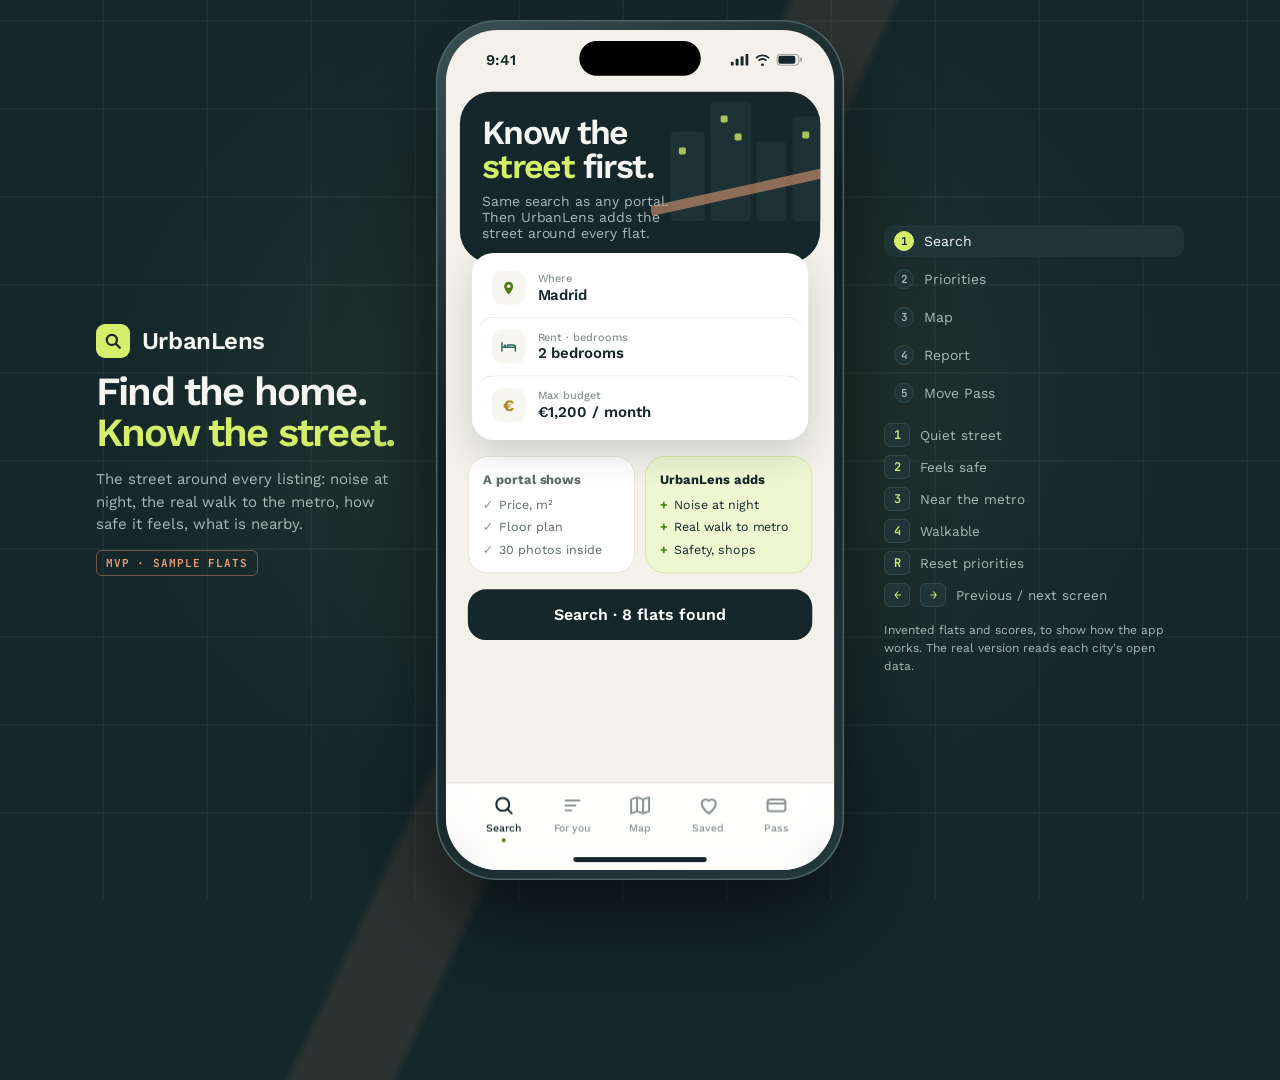
==== commit f76f925d: "Deck: add the live app slide; app: tour mode and map fixes" ====
--- a/app/index.html
+++ b/app/index.html
@@ -1,7 +1,6 @@
 <!doctype html>
 <html lang="en"><head><meta charset="utf-8"><meta name="viewport" content="width=device-width,initial-scale=1,viewport-fit=cover"><meta name="theme-color" content="#15272a"><meta name="apple-mobile-web-app-capable" content="yes"><style>html,body{margin:0}[hidden]{display:none!important}</style>
 <title>UrbanLens</title>
-<link rel="icon" href="data:image/svg+xml,%3Csvg%20width%3D%2264%22%20height%3D%2264%22%20viewBox%3D%220%200%2032%2032%22%20aria-hidden%3D%22true%22%3E%3Cdefs%3E%3CclipPath%20id%3D%22lcf%22%3E%3Ccircle%20cx%3D%2214%22%20cy%3D%2214%22%20r%3D%227.6%22/%3E%3C/clipPath%3E%3C/defs%3E%3Crect%20width%3D%2232%22%20height%3D%2232%22%20rx%3D%229%22%20fill%3D%22%23d4f06a%22/%3E%3Ccircle%20cx%3D%2214%22%20cy%3D%2214%22%20r%3D%228.6%22%20fill%3D%22%2315272a%22/%3E%3Cg%20clip-path%3D%22url%28%23lcf%29%22%3E%3Cpath%20d%3D%22M11%204v20M17.5%204v20M4%2011.5h20M4%2017h20%22%20stroke%3D%22%23d4f06a%22%20stroke-width%3D%221.1%22%20opacity%3D%22.38%22/%3E%3Cpath%20d%3D%22M5%2022%2023%207%22%20stroke%3D%22%23ef8a4c%22%20stroke-width%3D%222.6%22%20stroke-linecap%3D%22round%22/%3E%3C/g%3E%3Ccircle%20cx%3D%2217.6%22%20cy%3D%2216.6%22%20r%3D%222.1%22%20fill%3D%22%23d4f06a%22/%3E%3Ccircle%20cx%3D%2214%22%20cy%3D%2214%22%20r%3D%228.6%22%20fill%3D%22none%22%20stroke%3D%22%2315272a%22%20stroke-width%3D%222.4%22/%3E%3Cpath%20d%3D%22M20.4%2020.4%2026%2026%22%20stroke%3D%22%2315272a%22%20stroke-width%3D%223.6%22%20stroke-linecap%3D%22round%22/%3E%3C/svg%3E">
 <link rel="preconnect" href="https://fonts.googleapis.com">
 <link rel="stylesheet" href="https://fonts.googleapis.com/css2?family=Work+Sans:wght@400;500;600;700&family=JetBrains+Mono:wght@400;600&display=swap">
 <style>
@@ -57,7 +56,6 @@
 .island{position:absolute;top:11px;left:50%;transform:translateX(-50%);width:122px;height:35px;border-radius:20px;background:#000;z-index:30}
 .status{position:absolute;top:0;left:0;right:0;height:54px;display:flex;justify-content:space-between;align-items:center;padding:6px 32px 0 40px;font:600 15px var(--font);z-index:25;color:var(--ink)}
 .status.dark{color:#fff}
-.status.solid{background:rgba(243,241,234,.9);backdrop-filter:blur(12px);-webkit-backdrop-filter:blur(12px)}
 .status svg{display:block}
 .views{position:absolute;inset:0;display:flex;transition:transform .55s var(--ease)}
 .view{flex:0 0 390px;height:844px;overflow-y:auto;overflow-x:hidden;padding:62px 0 100px;scrollbar-width:none}
@@ -101,44 +99,6 @@
 .pc.them li::before{content:"✓";color:var(--faint)}
 .pc.us li::before{content:"+";font-weight:700;color:var(--lime-deep)}
 
-/* landing */
-.land{display:grid;gap:18px;padding-bottom:10px}
-.land-top{display:flex;justify-content:space-between;align-items:center}
-.lt-brand{display:flex;align-items:center;gap:9px;font-weight:500;font-size:18px;letter-spacing:-.02em}
-.mark.sm{width:26px;height:26px;border-radius:8px}
-.lt-city{display:flex;align-items:center;gap:5px;font-size:12px;font-weight:600;background:var(--paper);border:1px solid var(--line);padding:5px 10px;border-radius:999px}
-.lhero{position:relative;margin:0 14px;border-radius:30px;overflow:hidden;background:var(--night);color:var(--on-night);min-height:340px;display:grid;align-content:end}
-.lmap{position:absolute;inset:0;width:100%;height:230px}
-.lhero::after{content:"";position:absolute;left:0;right:0;top:120px;height:120px;background:linear-gradient(180deg,rgba(21,39,42,0),var(--night))}
-.lst{stroke-dasharray:420;stroke-dashoffset:420;animation:draw 1.2s var(--ease) forwards}
-.s2{animation-delay:.15s}.s3{animation-delay:.3s}.s4{animation-delay:.45s}.s5{animation-delay:.6s}
-.lglow{opacity:0;animation:fadein 1s .5s forwards}
-@keyframes draw{to{stroke-dashoffset:0}}
-@keyframes fadein{to{opacity:.22}}
-.fchip{position:absolute;z-index:2;display:flex;align-items:center;gap:6px;font-size:11.5px;font-weight:600;color:var(--ink);background:#fff;padding:6px 10px;border-radius:999px;box-shadow:0 6px 16px rgba(0,0,0,.25);opacity:0;animation:chipin .6s var(--ease) forwards}
-.fchip i{width:9px;height:9px;border-radius:50%}
-.f1{top:18px;right:16px;animation-delay:.9s}.f2{top:58px;left:16px;animation-delay:1.1s}.f3{top:150px;right:22px;animation-delay:1.3s}
-@keyframes chipin{from{opacity:0;transform:translateY(8px) scale(.96)}to{opacity:1;transform:none}}
-.lhero-txt{position:relative;z-index:2;padding:0 22px 22px}
-.lhero-txt h2{font-size:31px;line-height:1.02;letter-spacing:-.045em;font-weight:600}
-.lhero-txt h2 em{font-style:normal;color:var(--lime)}
-.lhero-txt p{margin-top:9px;font-size:13.5px;line-height:1.45;color:var(--on-night-muted);max-width:30ch}
-.land .searchcard{margin:-34px 22px 0;display:grid;gap:4px;padding:6px 6px 8px}
-.sf.two{display:grid;grid-template-columns:1fr 1fr;gap:0;padding:0}
-.sf.two>.sf{padding:12px 14px}
-.sf.two>.sf+.sf{border-left:1px solid var(--line)}
-.sf.two>.sf{border-top:0}
-.sf.two{border-top:1px solid var(--line);border-radius:0}
-.land .searchcard .cta{margin-top:4px;border-radius:16px}
-.sec{font:600 11px var(--mono);letter-spacing:.09em;text-transform:uppercase;color:var(--lime-deep);margin-bottom:10px}
-.feat{display:grid;grid-template-columns:1fr 1fr;gap:10px}
-.ft{background:var(--paper);border-radius:18px;padding:12px;display:grid;gap:5px;align-content:start}
-.ft .pi{width:34px;height:34px;border-radius:11px;display:grid;place-items:center}
-.ft b{font-size:13.5px}.ft span{font-size:11.5px;line-height:1.35;color:var(--muted)}
-.how{margin:0;padding:0;list-style:none;counter-reset:h;display:grid;gap:10px}
-.how li{counter-increment:h;display:grid;grid-template-columns:30px 1fr;column-gap:12px;align-items:start}
-.how li::before{content:counter(h);grid-row:span 2;width:30px;height:30px;border-radius:50%;background:var(--night);color:var(--lime);display:grid;place-items:center;font:600 13px var(--mono)}
-.how b{font-size:14px}.how span{font-size:12.5px;color:var(--muted)}
 /* 2 priorities */
 .persona-row{display:flex;gap:10px;overflow-x:auto;padding:2px 22px 6px;scrollbar-width:none}
 .persona-row::-webkit-scrollbar{display:none}
@@ -161,86 +121,49 @@
 .prio[aria-pressed="true"] .switch::after{transform:translateX(20px)}
 .x3{font:600 11px var(--mono);color:var(--lime-deep);margin-left:6px}
 
-/* 3 results: a full-height map you can drag and pinch, overlays on top, a bottom sheet with the ranking */
-.view.mapview{padding:0;overflow:hidden;position:relative}
-.map{position:absolute;inset:0 0 88px 0;background:#e8ebe4;touch-action:none;cursor:grab;user-select:none;-webkit-user-select:none}
-.map.dragging{cursor:grabbing}
-.map svg{width:100%;height:100%;display:block}
-.searchpill{position:absolute;top:58px;left:14px;right:14px;display:flex;align-items:center;gap:8px;background:rgba(255,255,255,.96);border-radius:16px;padding:10px 12px;font-size:13px;font-weight:600;box-shadow:0 6px 18px rgba(21,39,42,.14);z-index:5}
-.searchpill span{color:var(--faint);margin-left:auto;font:500 11px var(--mono)}
-.chips{position:absolute;top:106px;left:0;right:0;display:flex;gap:6px;overflow-x:auto;padding:0 14px 4px;scrollbar-width:none;z-index:5}
+/* 3 results */
+.mapcard{position:relative;margin:0 0 0;height:330px;overflow:hidden;background:#eef1ec}
+.mapcard>svg{width:100%;height:100%;display:block}.searchpill svg{flex:none}
+.searchpill{position:absolute;top:10px;left:14px;right:14px;display:flex;align-items:center;gap:8px;background:rgba(255,255,255,.94);border-radius:16px;padding:10px 12px;font-size:13px;font-weight:600;box-shadow:0 6px 18px rgba(21,39,42,.12)}
+.searchpill span{color:var(--faint);font-weight:500;margin-left:auto;font:500 11px var(--mono)}
+.chips{position:absolute;left:0;right:0;bottom:32px;display:flex;gap:6px;overflow-x:auto;padding:0 14px;scrollbar-width:none}
 .chips::-webkit-scrollbar{display:none}
-.chip{flex:none;display:flex;align-items:center;gap:6px;font-size:12px;font-weight:600;padding:7px 11px 7px 8px;border-radius:999px;background:rgba(255,255,255,.96);box-shadow:0 3px 10px rgba(21,39,42,.12);white-space:nowrap}
-.chip i{width:18px;height:18px;border-radius:6px;display:grid;place-items:center}
+.chip{flex:none;font-size:12px;font-weight:600;padding:8px 12px;border-radius:999px;background:rgba(255,255,255,.94);box-shadow:0 3px 10px rgba(21,39,42,.12);white-space:nowrap}
 .chip[aria-pressed="true"]{background:var(--night);color:#fff}
-.zoom{position:absolute;right:12px;top:150px;display:grid;gap:6px;z-index:5}
-.zoom button{width:40px;height:40px;border-radius:13px;background:rgba(255,255,255,.96);box-shadow:0 3px 10px rgba(21,39,42,.14);display:grid;place-items:center;font:600 20px var(--font);color:var(--ink)}
-.legend{position:absolute;left:10px;right:64px;bottom:342px;z-index:4;display:grid;gap:6px;pointer-events:none}
-.lg{background:rgba(255,255,255,.9);border-radius:12px;padding:6px 9px;box-shadow:0 3px 12px rgba(21,39,42,.12);font-size:10.5px;color:var(--muted);display:grid;gap:4px;max-width:186px}
-.lg b{font-size:10.5px;color:var(--ink)}
-.db-bar{height:8px;border-radius:4px;background:linear-gradient(90deg,#3f9d6b,#a8c94b 30%,#e9c36a 50%,#ef8a4c 72%,#d4483b)}
-.db-scale{display:flex;justify-content:space-between;font:500 9.5px var(--mono);color:var(--faint)}
-.lg .row{display:flex;gap:10px;align-items:center;flex-wrap:wrap}
-.lg .sw{width:12px;height:12px;border-radius:4px;display:inline-block;vertical-align:-2px;margin-right:4px}
-.hint-chip{position:absolute;left:50%;top:150px;transform:translateX(-50%);z-index:4;background:rgba(21,39,42,.88);color:#fff;font-size:11.5px;padding:6px 10px;border-radius:999px;pointer-events:none;white-space:nowrap}
-.street-tip{position:absolute;z-index:6;left:14px;right:64px;top:150px;background:var(--night);color:#fff;border-radius:16px;padding:11px 13px;display:grid;gap:3px;box-shadow:0 10px 24px rgba(0,0,0,.25);animation:pop .3s var(--ease)}
-.street-tip b{font-size:14px}
-.street-tip span{font-size:12px;color:var(--on-night-muted)}
-.street-tip .db{font:600 22px var(--mono)}
-.sheet{position:absolute;left:0;right:0;bottom:88px;z-index:7;background:var(--cream);border-radius:26px 26px 0 0;box-shadow:0 -10px 30px rgba(21,39,42,.16);padding:8px 14px 12px;display:grid;gap:10px;transition:height .45s var(--ease);height:244px;overflow:hidden}
-.sheet.open{height:600px}
-.grab{width:40px;height:5px;border-radius:3px;background:#d4cfc2;margin:0 auto}
-.sheet-head{display:flex;justify-content:space-between;align-items:center;padding:0 4px}
-.sheet-head b{font-size:16px;letter-spacing:-.02em}
-.sheet-head small{display:block;font-size:11.5px;color:var(--muted);font-weight:400;margin-top:1px}
-.sheet-toggle{font-size:12px;font-weight:600;padding:7px 11px;border-radius:999px;background:var(--paper);border:1px solid var(--line)}
-.sheet .cards{overflow-y:auto;scrollbar-width:none;padding-bottom:10px}
-.sheet .cards::-webkit-scrollbar{display:none}
-.preview .cta{padding:12px;border-radius:14px;font-size:14px}
-.cards{display:grid;gap:8px;position:relative;align-content:start}
-.card{position:relative;display:grid;grid-template-columns:52px minmax(0,1fr) 54px;gap:12px;align-items:center;padding:10px;border-radius:20px;background:var(--paper);border:1.5px solid transparent;width:100%;transition:border-color .25s}
+.sheet{position:relative;margin-top:-22px;background:var(--cream);border-radius:28px 28px 0 0;padding:10px 16px 0;z-index:2}
+.grab{width:40px;height:5px;border-radius:3px;background:#d4cfc2;margin:0 auto 12px}
+.sheet-head{display:flex;justify-content:space-between;align-items:baseline;padding:0 6px 10px}
+.sheet-head b{font-size:17px;letter-spacing:-.02em}
+.sheet-head span{font-size:12px;color:var(--muted)}
+.cards{display:grid;gap:8px;position:relative}
+.card{display:grid;grid-template-columns:52px minmax(0,1fr) 54px;gap:12px;align-items:center;padding:10px;border-radius:20px;background:var(--paper);border:1.5px solid transparent;width:100%;transition:border-color .25s}
 .card.best{border-color:var(--lime-deep);background:#fbfdf4}
-.card.sel{border-color:var(--night)}
-.thumb{width:52px;height:52px;border-radius:15px;position:relative;overflow:hidden;flex:none}
+.thumb{width:52px;height:52px;border-radius:15px;position:relative;overflow:hidden}
 .thumb b{position:absolute;left:5px;bottom:4px;font:600 11px var(--mono);color:#fff;text-shadow:0 1px 2px rgba(0,0,0,.4)}
 .card .nm{font-size:13.5px;font-weight:600;line-height:1.25;display:block}
 .card .mt{font-size:11.5px;color:var(--muted);display:block;margin-top:2px}
 .card .bars{display:flex;gap:3px;margin-top:6px}
 .card .bars i{height:4px;width:26px;border-radius:2px;background:#ebe7dc;position:relative;overflow:hidden}
 .card .bars i::after{content:"";position:absolute;inset:0;width:var(--v);background:var(--c,var(--teal))}
-.ring{position:relative;width:54px;height:54px;flex:none}
+.ring{position:relative;width:54px;height:54px}
 .ring svg{transform:rotate(-90deg)}
 .ring .v{position:absolute;inset:0;display:grid;place-items:center;font:600 16px var(--mono);font-variant-numeric:tabular-nums}
 .bestflag{position:absolute;top:-8px;left:12px;font:600 10px var(--mono);letter-spacing:.06em;text-transform:uppercase;background:var(--lime);color:var(--night);padding:3px 7px;border-radius:6px}
-
-/* map drawing */
-.w-ground{fill:#e8ebe4}
-.w-block{fill:#f8f6ef;stroke:#e0dccf;stroke-width:1.5}
-.w-park{fill:#c9e2b8}.w-park-tree{fill:#a9cf94}
-.w-street-casing{stroke:#d9d4c6;fill:none;stroke-linecap:round}
-.w-street{stroke:#ffffff;fill:none;stroke-linecap:round;transition:stroke .5s}
-.w-hit{stroke:transparent;fill:none;stroke-width:44;cursor:pointer}
-.w-label{font:600 15px var(--font);fill:#8d958f;letter-spacing:.04em;pointer-events:none;paint-order:stroke;stroke:#f8f6ef;stroke-width:5px;stroke-linejoin:round}
-.w-label.big{font-size:17px;fill:#6f7a74}
-.w-park-label{font:600 16px var(--font);fill:#5d8a4f;pointer-events:none}
-.layer{opacity:0;transition:opacity .45s;pointer-events:none}
+.card{position:relative}
+
+/* map pieces */
+.m-ground{fill:#eef1ec}.m-block{fill:#fbfaf6;stroke:#dcd7c9;stroke-width:1.5}.m-park{fill:#cfe4c1}.m-avenue{stroke:#cbc5b5;stroke-width:18;fill:none}
+.m-noise{stroke:#f0a37a;stroke-width:60;fill:none;opacity:.55;stroke-linecap:round}.m-noise-w{stroke:#f0a37a;stroke-width:130;opacity:.22;fill:none;stroke-linecap:round}
+.m-ring{fill:rgba(105,179,165,.16);stroke:#69b3a5;stroke-width:2.5;stroke-dasharray:8 8}
+.m-shop{fill:#e9c36a;stroke:#fff;stroke-width:2}
+.m-safe{fill:rgba(105,179,165,.14)}.m-safe-low{fill:rgba(240,163,122,.18)}
+.m-sym rect{fill:#2a6a5e}.m-sym.s rect{fill:#b08419}.m-sym text{fill:#fff;font:700 16px var(--font);text-anchor:middle}
+.layer{opacity:0;transition:opacity .45s}
 svg.show-quiet .l-quiet,svg.show-transit .l-transit,svg.show-walk .l-walk,svg.show-safe .l-safe{opacity:1}
-svg.show-quiet .w-label{fill:#4a5450}
-.glow{fill:none;stroke-linecap:round;opacity:.28;filter:url(#blur)}
-.iso5{fill:rgba(42,106,94,.16);stroke:#2a6a5e;stroke-width:2}
-.iso10{fill:rgba(105,179,165,.08);stroke:#69b3a5;stroke-width:2.5;stroke-dasharray:10 8}
-.iso-label{font:600 13px var(--mono);fill:#2a6a5e;paint-order:stroke;stroke:#fff;stroke-width:4px}
-.dist-label{font:700 13px var(--font);letter-spacing:.06em;text-transform:uppercase;paint-order:stroke;stroke:#fff;stroke-width:5px}
-.m-pin{cursor:pointer}
-.m-pin .pbody{fill:var(--night);stroke:#fff;stroke-width:2.5}
-.m-pin text{fill:#fff;font:700 13px var(--mono);text-anchor:middle;pointer-events:none}
-.m-pin .sbadge{stroke:#fff;stroke-width:2}
-.m-pin .stext{font:700 10px var(--mono);fill:#fff}
-.m-pin.best .pbody{fill:var(--lime-deep);stroke:var(--lime);stroke-width:3.5}
-.m-pin.sel .pbody{stroke:var(--sun);stroke-width:4}
-.pi-in{transform-box:fill-box;transform-origin:50% 100%}
-.m-pin.pop .pi-in{animation:pinpop .6s var(--ease)}
-@keyframes pinpop{0%{transform:scale(1)}40%{transform:scale(1.25)}100%{transform:scale(1)}}
+.m-pin{cursor:pointer}.m-pin circle{fill:var(--night);stroke:#fff;stroke-width:3;transition:fill .3s}.m-pin text{fill:#fff;font:600 17px var(--mono);text-anchor:middle;pointer-events:none}
+.m-pin.best circle{fill:var(--lime-deep);stroke:var(--lime);stroke-width:5}
+.m-pin.best .halo{fill:none;stroke:var(--lime);stroke-width:3;opacity:.7;animation:halo 1.8s var(--ease) infinite}
+@keyframes halo{from{r:20;opacity:.8}to{r:40;opacity:0}}
 
 /* 4 report */
 .rep-hero{position:relative;height:250px;margin-top:-62px;overflow:hidden}
@@ -306,22 +229,24 @@
   .views{width:100%}
   .view{flex:0 0 100%;height:100%;padding-top:16px}
   .rep-hero{margin-top:-16px}.rep-top{top:16px}
-  .map{bottom:68px}.sheet{bottom:68px}.legend{bottom:322px}.sheet.open{height:72dvh}
-  .searchpill{top:12px}.chips{top:60px}.zoom{top:104px}.street-tip,.hint-chip{top:104px}
-  .view.mapview{padding:0}
+  .mapcard{margin-top:-16px!important;height:min(390px,52dvh)!important}
+  .searchpill{top:12px!important}
   .tabbar{height:auto;padding:8px 18px calc(10px + env(safe-area-inset-bottom,0px))}
   .home-ind{display:none}
   .view{padding-bottom:96px}
   .toast{bottom:84px}
   .stage,.phone-wrap,.phone,.screen{height:100dvh}
 }
-@media (prefers-reduced-motion:reduce){*{animation:none!important;transition:none!important}.fchip{opacity:1}.lst{stroke-dashoffset:0}.lglow{opacity:.22}}
+/* tour: a fake fingertip that taps through the app (deck embed and ?tour) */
+#tap{position:fixed;left:50%;top:60%;width:46px;height:46px;margin:-23px 0 0 -23px;border-radius:50%;background:rgba(212,240,106,.35);border:2.5px solid rgba(21,39,42,.75);box-shadow:0 6px 18px rgba(21,39,42,.25);pointer-events:none;z-index:99;opacity:0;transition:left .7s cubic-bezier(.22,1,.36,1),top .7s cubic-bezier(.22,1,.36,1),opacity .3s,transform .15s}
+#tap.on{opacity:1}#tap.press{transform:scale(.72);background:rgba(212,240,106,.75)}
+@media (prefers-reduced-motion:reduce){*{animation:none!important;transition:none!important}}
 </style>
 </head><body>
 
 <div class="stage">
   <aside class="side left">
-    <div class="logo" id="stageLogo"></div>
+    <div class="logo"><span class="mark"><svg width="18" height="18" viewBox="0 0 16 16" aria-hidden="true"><circle cx="7" cy="7" r="4.5" fill="none" stroke="#15272a" stroke-width="2"/><path d="M10.5 10.5 14 14" stroke="#15272a" stroke-width="2" stroke-linecap="round"/></svg></span>UrbanLens</div>
     <h1>Find the home.<br><em>Know the street.</em></h1>
     <p>The street around every listing: noise at night, the real walk to the metro, how safe it feels, what is nearby.</p>
     <span class="badge">MVP · sample flats</span>
@@ -345,8 +270,6 @@
 </div>
 
 <script>
-const LOGO=(s,id)=>`<svg width="${s}" height="${s}" viewBox="0 0 32 32" aria-hidden="true"><defs><clipPath id="lc${id}"><circle cx="14" cy="14" r="7.6"/></clipPath></defs><rect width="32" height="32" rx="9" fill="#d4f06a"/><circle cx="14" cy="14" r="8.6" fill="#15272a"/><g clip-path="url(#lc${id})"><path d="M11 4v20M17.5 4v20M4 11.5h20M4 17h20" stroke="#d4f06a" stroke-width="1.1" opacity=".38"/><path d="M5 22 23 7" stroke="#ef8a4c" stroke-width="2.6" stroke-linecap="round"/></g><circle cx="17.6" cy="16.6" r="2.1" fill="#d4f06a"/><circle cx="14" cy="14" r="8.6" fill="none" stroke="#15272a" stroke-width="2.4"/><path d="M20.4 20.4 26 26" stroke="#15272a" stroke-width="3.6" stroke-linecap="round"/></svg>`;
-const WORD=(dark)=>`Urban<b style="font-weight:700;color:${dark?'#d4f06a':'#4f7f12'}">Lens</b>`;
 const PRIOS=[
  {key:'quiet',label:'Quiet street',hint:'Night noise from the city map',col:'#f0a37a',bg:'#fbe4d8',ic:'<path d="M4 10h3l4-4v12l-4-4H4z" fill="#9a4e26"/><path d="M16 9l5 6M21 9l-5 6" stroke="#9a4e26" stroke-width="2" stroke-linecap="round"/>'},
  {key:'safe',label:'Feels safe',hint:'District safety data',col:'#69b3a5',bg:'#d9eee9',ic:'<path d="M12 3l7 3v5c0 4.4-3 8.3-7 9.5-4-1.2-7-5.1-7-9.5V6z" fill="#2a6a5e"/><path d="M9 12l2 2 4-4" stroke="#fff" stroke-width="2" fill="none" stroke-linecap="round"/>'},
@@ -357,49 +280,25 @@
  {id:'couple',name:'Couple who wants quiet',desc:'Sleeps with the window open.',on:['quiet','safe'],em:'<svg width="22" height="22" viewBox="0 0 24 24"><path d="M20 14.5A8 8 0 1 1 9.5 4a6.5 6.5 0 0 0 10.5 10.5z" fill="#c96a3a"/></svg>',bg:'#fbe4d8'},
  {id:'family',name:'Family',desc:'A school, a park, a safe walk home.',on:['safe','walk'],em:'<svg width="22" height="22" viewBox="0 0 24 24"><path d="M3 20V10l9-6 9 6v10z" fill="#b08419"/><rect x="10" y="13" width="4" height="7" fill="#fff"/></svg>',bg:'#f8edd0'}];
 const FLATS=[
- {id:'a',name:'Bright 2-bed above the avenue',price:1180,m2:74,x:520,y:682,db:68,min:4,st:'M Avenida',g:['#f0c9a8','#c98f6b'],s:{quiet:28,safe:74,transit:92,walk:96},
-  d:{quiet:'Bedroom over Avenida del Sol: 68 dB at night, like heavy traffic.',safe:'Centro: about the city average.',transit:'Metro Avenida, 4 min walk.',walk:'Supermarket, pharmacy and bakery within 3 min.'}},
- {id:'b',name:'Quiet 2-bed on a side street',price:1150,m2:70,x:610,y:318,db:45,min:10,st:'M Olmo',g:['#cfe4c1','#8fb58a'],s:{quiet:91,safe:80,transit:66,walk:82},
-  d:{quiet:'Travesía del Olivo, a lane with no through traffic: 45 dB at night.',safe:'Norte: slightly safer than the city average.',transit:'Metro Olmo, 10 min walk.',walk:'Shops within 7 min on Calle Escuela.'}},
- {id:'c',name:'Sunny 2-bed facing the park',price:1195,m2:78,x:190,y:1046,db:47,min:13,st:'M Sur',g:['#e9e2a8','#b7c27a'],s:{quiet:84,safe:86,transit:58,walk:70},
-  d:{quiet:'Faces Parque de las Acacias: 47 dB at night, birds at 7 am.',safe:'Las Acacias: one of the safest districts.',transit:'Metro Sur, 13 min walk.',walk:'Supermarket 12 min away.'}},
- {id:'d',name:'Top-floor 2-bed by the metro',price:1120,m2:68,x:468,y:800,db:59,min:2,st:'M Avenida',g:['#bcd8e8','#7aa3bb'],s:{quiet:55,safe:72,transit:98,walk:90},
-  d:{quiet:'Top floor, one street from the avenue: 59 dB at night.',safe:'Centro: about the city average.',transit:'Metro Avenida, 2 min walk.',walk:'Shops within 4 min.'}},
- {id:'e',name:'Renovated 2-bed, inner courtyard',price:1160,m2:72,x:226,y:262,db:52,min:3,st:'M Olmo',g:['#d6cde8','#9b8fc0'],s:{quiet:76,safe:78,transit:90,walk:84},
-  d:{quiet:'Bedroom on the inner courtyard, Calle Corta is calm: 52 dB.',safe:'Norte: slightly safer than the city average.',transit:'Metro Olmo, 3 min walk.',walk:'Café and grocer within 5 min.'}},
- {id:'f',name:'2-bed near the market',price:1090,m2:66,x:250,y:790,db:57,min:7,st:'M Avenida',g:['#f3d9a4','#d4a95a'],s:{quiet:62,safe:70,transit:74,walk:93},
-  d:{quiet:'Market deliveries from 6 am on Calle del Mercado: 57 dB.',safe:'Centro: about the city average.',transit:'Metro Avenida, 7 min walk.',walk:'Covered market downstairs.'}},
- {id:'g',name:'Ground-floor 2-bed with patio',price:1140,m2:71,x:668,y:1236,db:46,min:8,st:'M Sur',g:['#c8dcd5','#83a99c'],s:{quiet:80,safe:64,transit:70,walk:72},
-  d:{quiet:'Pasaje del Patio, no through traffic: 46 dB.',safe:'Puerta Sur: below the city average.',transit:'Metro Sur, 8 min walk.',walk:'Shops within 10 min.'}},
- {id:'h',name:'2-bed by the school, family block',price:1199,m2:80,x:372,y:1128,db:50,min:7,st:'M Sur',g:['#f2cfc4','#c99484'],s:{quiet:72,safe:90,transit:76,walk:78},
-  d:{quiet:'Paseo del Parque: 50 dB at night, lively at school hours.',safe:'Las Acacias: the safest district in the sample.',transit:'Metro Sur, 7 min walk.',walk:'School, park and shops within 6 min.'}}];
-const W={w:720,h:1320};
-const STREETS=[
- {n:'Ronda Norte',db:61,w:22,p:[[0,140],[720,140]],lx:470,ly:131},
- {n:'Calle Real',db:58,w:22,p:[[0,420],[720,420]],lx:520,ly:411},
- {n:'Calle del Mercado',db:60,w:22,p:[[0,760],[720,760]],lx:40,ly:751},
- {n:'Paseo del Parque',db:53,w:22,p:[[0,1060],[720,1060]],lx:470,ly:1051},
- {n:'Calle del Olmo',db:50,w:20,p:[[150,0],[150,1060]],lx:141,ly:620,r:-90},
- {n:'Calle Luna',db:52,w:20,p:[[360,0],[360,1320]],lx:351,ly:380,r:-90},
- {n:'Calle Escuela',db:49,w:20,p:[[560,0],[560,1060]],lx:551,ly:250,r:-90},
- {n:'Calle Corta',db:47,w:14,p:[[0,250],[360,250]],lx:24,ly:243},
- {n:'Travesía del Olivo',db:45,w:14,p:[[360,300],[720,300]],lx:575,ly:293},
- {n:'Pasaje del Patio',db:46,w:14,p:[[690,1060],[690,1320]],lx:681,ly:1300,r:-90},
- {n:'Avenida del Sol',db:72,w:38,p:[[0,1000],[720,560]],lx:200,ly:868,r:-31.4,big:1}];
-const METROS=[{n:'Olmo',x:300,y:330},{n:'Avenida',x:430,y:737},{n:'Sur',x:560,y:1060}];
-const DISTRICTS=[
- {n:'Norte',lab:'Safer than average',c:'rgba(105,179,165,.20)',t:'#2a6a5e',poly:'0,0 720,0 720,420 0,420',lx:24,ly:396},
- {n:'Centro',lab:'City average',c:'rgba(233,195,106,.16)',t:'#80621a',poly:'0,420 720,420 720,940 0,940',lx:470,ly:916},
- {n:'Las Acacias',lab:'Safest',c:'rgba(42,106,94,.24)',t:'#1f5a4f',poly:'0,940 440,940 440,1320 0,1320',lx:24,ly:964},
- {n:'Puerta Sur',lab:'Below average',c:'rgba(240,163,122,.26)',t:'#9a4e26',poly:'440,940 720,940 720,1320 440,1320',lx:452,ly:964}];
-const POIS=[['shop',505,640],['phar',548,722],['bake',470,700],['shop',420,830],['cafe',500,860],['mkt',250,742],['shop',300,812],['bake',200,800],
- ['cafe',250,208],['shop',190,300],['bake',265,370],['phar',600,360],['shop',640,250],['cafe',600,460],['shop',300,1100],['phar',460,1110],['cafe',620,1180],['school',300,1190]];
-const POI_ICON={shop:['#b08419','M-5 -3h10l-1.5 7h-7z M-3 -3v-2a3 3 0 0 1 6 0v2'],phar:['#2f8f5b','M-1.6 -6h3.2v4.4h4.4v3.2h-4.4v4.4h-3.2v-4.4h-4.4v-3.2h4.4z'],bake:['#c96a3a','M-6 2c0-5 12-5 12 0v2h-12z'],cafe:['#7a5a3a','M-5 -4h8v5a4 4 0 0 1-8 0z M3 -2h2a2 2 0 0 1 0 4h-2'],mkt:['#b08419','M-6 -2l2-4h8l2 4z M-5 -2v7h10v-7'],school:['#80621a','M-6 5v-6l6-4 6 4v6z']};
-const noiseCol=db=>db<48?'#3f9d6b':db<52?'#8fbf55':db<56?'#c9c94a':db<60?'#e9b44c':db<65?'#ef8a4c':'#d4483b';
-const noiseWord=db=>db<48?'Very quiet, like a library':db<53?'Quiet residential street':db<58?'Some traffic, normal conversation':db<65?'Busy, windows closed at night':'Loud, like heavy traffic';
+ {id:'a',name:'Bright 2-bed above the avenue',price:1180,m2:74,x:300,y:262,g:['#f0c9a8','#c98f6b'],s:{quiet:28,safe:74,transit:92,walk:96},
+  d:{quiet:'Facade on a 4-lane avenue: about 68 dB at night, above the legal limit.',safe:'District in the city average.',transit:'Metro 3 min on foot.',walk:'Supermarket, pharmacy and bakery within 5 min.'}},
+ {id:'b',name:'Quiet 2-bed on a side street',price:1150,m2:70,x:470,y:120,g:['#cfe4c1','#8fb58a'],s:{quiet:91,safe:80,transit:66,walk:82},
+  d:{quiet:'One-way residential street: about 48 dB at night.',safe:'Slightly safer than the city average.',transit:'Metro 11 min on foot.',walk:'Shops within 8 min.'}},
+ {id:'c',name:'Sunny 2-bed facing the park',price:1195,m2:78,x:140,y:440,g:['#e9e2a8','#b7c27a'],s:{quiet:84,safe:86,transit:58,walk:70},
+  d:{quiet:'Faces the park: quiet at night, busy on Sunday mornings.',safe:'One of the safest districts in the sample.',transit:'Metro 14 min on foot.',walk:'Few shops; supermarket 12 min.'}},
+ {id:'d',name:'Top-floor 2-bed by the metro',price:1120,m2:68,x:452,y:372,g:['#bcd8e8','#7aa3bb'],s:{quiet:55,safe:72,transit:98,walk:90},
+  d:{quiet:'Near the avenue, but top floor: about 59 dB at night.',safe:'City average.',transit:'Metro entrance 1 min away.',walk:'Shops within 4 min.'}},
+ {id:'e',name:'Renovated 2-bed, inner courtyard',price:1160,m2:72,x:150,y:160,g:['#d6cde8','#9b8fc0'],s:{quiet:76,safe:78,transit:90,walk:84},
+  d:{quiet:'Bedroom on the inner courtyard: about 52 dB at night.',safe:'Slightly above the city average.',transit:'Metro 4 min on foot.',walk:'Shops within 6 min.'}},
+ {id:'f',name:'2-bed near the market',price:1090,m2:66,x:360,y:340,g:['#f3d9a4','#d4a95a'],s:{quiet:62,safe:70,transit:74,walk:93},
+  d:{quiet:'Market deliveries from 6 am: about 57 dB.',safe:'City average.',transit:'Metro 8 min on foot.',walk:'Covered market downstairs.'}},
+ {id:'g',name:'Ground-floor 2-bed with patio',price:1140,m2:71,x:560,y:470,g:['#c8dcd5','#83a99c'],s:{quiet:80,safe:64,transit:70,walk:72},
+  d:{quiet:'Small lane, patio side: about 50 dB.',safe:'District below the city average.',transit:'Metro 9 min on foot.',walk:'Shops within 10 min.'}},
+ {id:'h',name:'2-bed by the school, family block',price:1199,m2:80,x:252,y:500,g:['#f2cfc4','#c99484'],s:{quiet:72,safe:90,transit:76,walk:78},
+  d:{quiet:'Loud at school hours, quiet at night: about 50 dB.',safe:'The safest district in the sample.',transit:'Metro 8 min on foot.',walk:'School, park and shops within 6 min.'}}];
 
 const VIEWS=['Search','Priorities','Map','Report','Move Pass'];
-const st={tip:null,sheetOpen:false,v:0,on:new Set(),persona:null,sel:'e',saved:new Set(),pass:false,savedTab:false};
+const st={v:0,on:new Set(),persona:null,sel:'e',saved:new Set(),pass:false,savedTab:false};
 const $=s=>document.querySelector(s);
 const score=f=>{const k=Object.keys(f.s);const w=x=>st.on.has(x)?3:1;return Math.round(k.reduce((a,x)=>a+w(x)*f.s[x],0)/k.reduce((a,x)=>a+w(x),0))};
 const col=n=>n>=82?'var(--hi)':n>=72?'var(--mid)':'var(--lo)';
@@ -410,41 +309,37 @@
 const thumb=f=>`<span class="thumb" style="background:linear-gradient(150deg,${f.g[0]},${f.g[1]})"><svg width="52" height="52" viewBox="0 0 52 52" aria-hidden="true"><rect x="10" y="16" width="22" height="30" fill="rgba(255,255,255,.55)"/><rect x="30" y="8" width="16" height="38" fill="rgba(255,255,255,.35)"/><g fill="rgba(21,39,42,.25)"><rect x="14" y="21" width="5" height="5"/><rect x="23" y="21" width="5" height="5"/><rect x="14" y="30" width="5" height="5"/><rect x="23" y="30" width="5" height="5"/><rect x="34" y="13" width="4" height="4"/><rect x="34" y="22" width="4" height="4"/></g></svg><b>${f.id.toUpperCase()}</b></span>`;
 function toast(t){const s=$('#toastSlot');s.innerHTML=`<div class="toast"><span style="color:var(--lime)">●</span>${t}</div>`;clearTimeout(toast.t);toast.t=setTimeout(()=>s.innerHTML='',2400)}
 
+function mapSVG(sel){
+  const b=[];for(let r=0;r<6;r++)for(let c=0;c<6;c++){if(r>=4&&c<=1)continue;b.push(`<rect class="m-block" x="${24+c*102}" y="${24+r*88}" width="84" height="70" rx="8"/>`)}
+  const shops=[[210,300],[262,222],[330,330],[400,290],[366,196],[520,336],[240,120],[300,420],[372,356]].map(([x,y])=>`<circle class="m-shop" cx="${x}" cy="${y}" r="8"/>`).join('');
+  const best=ranked()[0].id;
+  const pins=FLATS.map(f=>`<g class="m-pin${f.id===best?' best':''}" data-flat="${f.id}" transform="translate(${f.x} ${f.y})">${f.id===best?'<circle class="halo" r="20"/>':''}<circle r="${sel===f.id?26:21}"/><text y="6">${f.id.toUpperCase()}</text></g>`).join('');
+  return `<svg viewBox="0 30 640 520" preserveAspectRatio="xMidYMid slice" class="${[...st.on].map(k=>'show-'+k).join(' ')}" aria-label="Sample neighbourhood map">
+  <rect class="m-ground" width="640" height="560"/><rect class="m-park" x="24" y="376" width="186" height="160" rx="12"/>
+  <g class="layer l-safe"><rect class="m-safe" width="330" height="560"/><rect class="m-safe-low" x="470" y="400" width="170" height="160"/></g>
+  ${b.join('')}
+  <g class="layer l-quiet"><path class="m-noise-w" d="M-20 470 L660 60"/><path class="m-noise" d="M-20 470 L660 60"/></g>
+  <path class="m-avenue" d="M-20 470 L660 60"/>
+  <g class="layer l-transit"><circle class="m-ring" cx="430" cy="400" r="120"/><circle class="m-ring" cx="225" cy="215" r="120"/></g>
+  <g class="m-sym"><g transform="translate(430 400)"><rect x="-15" y="-15" width="30" height="30" rx="8"/><text y="6">M</text></g><g transform="translate(225 215)"><rect x="-15" y="-15" width="30" height="30" rx="8"/><text y="6">M</text></g></g>
+  <g class="m-sym s"><g transform="translate(300 528)"><rect x="-15" y="-15" width="30" height="30" rx="8"/><text y="6">S</text></g></g>
+  <g class="layer l-walk">${shops}</g>${pins}</svg>`;
+}
+
 const V=[];
-V[0]=()=>`<div class="land">
-  <div class="pad land-top"><span class="lt-brand">${LOGO(30,'land')}<span>${WORD(0)}</span></span><span class="lt-city"><svg width="11" height="11" viewBox="0 0 24 24"><path d="M12 21s-6-5.6-6-11a6 6 0 0 1 12 0c0 5.4-6 11-6 11z" fill="#4f7f12"/></svg>Madrid</span></div>
-  <div class="lhero">
-    <svg class="lmap" viewBox="0 0 346 230" aria-hidden="true">
-      <rect width="346" height="230" fill="#1b3033"/>
-      <g fill="#223b3e">${[[8,8,92,58],[112,8,104,58],[228,8,110,58],[8,80,92,66],[112,80,104,66],[228,80,110,66],[8,160,92,62],[112,160,104,62],[228,160,110,62]].map(([x,y,w,h])=>`<rect x="${x}" y="${y}" width="${w}" height="${h}" rx="7"/>`).join('')}</g>
-      <path d="M-10 230 L360 40" stroke="#d4483b" stroke-width="40" opacity=".22" stroke-linecap="round" class="lglow"/>
-      <path d="M-10 230 L360 40" stroke="#d4483b" stroke-width="9" stroke-linecap="round" class="lst s1"/>
-      <path d="M0 72 H346" stroke="#ef8a4c" stroke-width="6" class="lst s2"/>
-      <path d="M0 152 H346" stroke="#e9b44c" stroke-width="6" class="lst s3"/>
-      <path d="M106 0 V230" stroke="#8fbf55" stroke-width="5" class="lst s4"/>
-      <path d="M222 0 V230" stroke="#3f9d6b" stroke-width="5" class="lst s5"/>
-      <g transform="translate(272 118)"><circle r="40" fill="rgba(212,240,106,.10)" stroke="#d4f06a" stroke-width="1.5" stroke-dasharray="5 5"/><path d="M0 0 C-3 -7 -13 -11 -13 -21 A13 13 0 1 1 13 -21 C13 -11 3 -7 0 0z" fill="#d4f06a" stroke="#15272a" stroke-width="2"/><circle cy="-21" r="4.5" fill="#15272a"/></g>
-      <g transform="translate(76 112)"><rect x="-12" y="-12" width="24" height="24" rx="6" fill="#2a6a5e" stroke="#fff" stroke-width="2"/><text y="5" text-anchor="middle" style="font:800 13px var(--font);fill:#fff">M</text></g>
-    </svg>
-    <span class="fchip f1"><i style="background:#3f9d6b"></i>45 dB at night</span>
-    <span class="fchip f2"><i style="background:#2a6a5e"></i>4 min to the metro</span>
-    <span class="fchip f3"><i style="background:#69b3a5"></i>Safer district</span>
-    <div class="lhero-txt"><h2>Know the <em>street</em><br>before you sign.</h2><p>Every listing, with the street around it: night noise, the real walk to the metro, safety and shops.</p></div>
-  </div>
+V[0]=()=>`<div class="stack">
+  <div class="hero"><svg class="city" width="200" height="150" viewBox="0 0 200 150" aria-hidden="true"><g fill="#1e3437"><rect x="20" y="60" width="34" height="90" rx="4"/><rect x="60" y="30" width="40" height="120" rx="4"/><rect x="106" y="70" width="30" height="80" rx="4"/><rect x="142" y="45" width="44" height="105" rx="4"/></g><g fill="#d4f06a" opacity=".85"><rect x="70" y="44" width="7" height="7" rx="1.5"/><rect x="84" y="62" width="7" height="7" rx="1.5"/><rect x="152" y="60" width="7" height="7" rx="1.5"/><rect x="28" y="76" width="7" height="7" rx="1.5"/></g><path d="M0 140 L200 96" stroke="#f0a37a" stroke-width="10" opacity=".6"/></svg>
+    <h2>Know the <em>street</em> first.</h2><p>Same search as any portal. Then UrbanLens adds the street around every flat.</p></div>
   <div class="searchcard">
     <div class="sf"><span class="ic"><svg width="18" height="18" viewBox="0 0 24 24" aria-hidden="true"><path d="M12 21s-6-5.6-6-11a6 6 0 0 1 12 0c0 5.4-6 11-6 11z" fill="#4f7f12"/><circle cx="12" cy="10" r="2.3" fill="#fff"/></svg></span><span><small>Where</small><b>Madrid</b></span></div>
-    <div class="sf two"><span class="sf"><span class="ic"><svg width="18" height="18" viewBox="0 0 24 24" aria-hidden="true"><path d="M3 18V7M3 13h18v5M21 13a3 3 0 0 0-3-3h-7v3" stroke="#2a6a5e" stroke-width="2" fill="none" stroke-linecap="round"/><circle cx="7" cy="11" r="1.8" fill="#2a6a5e"/></svg></span><span><small>Rent</small><b>2 bedrooms</b></span></span><span class="sf"><span class="ic"><span style="font-weight:700;color:#b08419">€</span></span><span><small>Max budget</small><b>€1,200</b></span></span></div>
-    <button class="cta" data-go="1">Search · 8 flats found</button>
+    <div class="sf"><span class="ic"><svg width="18" height="18" viewBox="0 0 24 24" aria-hidden="true"><path d="M3 18V7M3 13h18v5M21 13a3 3 0 0 0-3-3h-7v3" stroke="#2a6a5e" stroke-width="2" fill="none" stroke-linecap="round"/><circle cx="7" cy="11" r="1.8" fill="#2a6a5e"/></svg></span><span><small>Rent · bedrooms</small><b>2 bedrooms</b></span></div>
+    <div class="sf"><span class="ic"><span style="font-weight:700;color:#b08419">€</span></span><span><small>Max budget</small><b>€1,200 / month</b></span></div>
   </div>
-  <div class="pad"><p class="sec">What every listing gets</p>
-    <div class="feat">${PRIOS.map((p,i)=>`<div class="ft"><span class="pi" style="background:${p.bg}">${icon(p,20)}</span><b>${['Night noise','Metro walk','Safety','Shops nearby'][[0,2,1,3].indexOf(i)]||p.label}</b><span>${['Street by street, in dB','By district, from police data','Minutes to the nearest station','What is within a 10-min walk'][i]}</span></div>`).join('')}</div></div>
-  <div class="pad"><p class="sec">How it works</p>
-    <ol class="how"><li><b>Search</b><span>Same filters as any portal.</span></li><li><b>Tell it how you live</b><span>Quiet, metro, safety, shops: each priority counts ×3.</span></li><li><b>See the street</b><span>Flats re-ranked on a live map, with a street report for each.</span></li></ol></div>
   <div class="pad split">
     <div class="pc them"><b>A portal shows</b><ul><li>Price, m²</li><li>Floor plan</li><li>30 photos inside</li></ul></div>
     <div class="pc us"><b>UrbanLens adds</b><ul><li>Noise at night</li><li>Real walk to metro</li><li>Safety, shops</li></ul></div>
   </div>
-  <p class="fine pad">MVP with sample flats and invented street data.</p>
+  <div class="pad"><button class="cta" data-go="1">Search · 8 flats found</button></div>
 </div>`;
 V[1]=()=>`<div class="stack">
   <div class="pad stack" style="gap:6px"><span class="kicker">Your priorities</span><h2 class="title">How do you live?</h2><p class="sub">Pick a profile, or switch on what matters. Each priority counts three times more.</p></div>
@@ -452,13 +347,22 @@
   <div class="pad prio-list">${PRIOS.map(p=>`<button class="prio" data-prio="${p.key}" aria-pressed="${st.on.has(p.key)}"><span class="pi" style="background:${p.bg}">${icon(p)}</span><span class="tx"><b>${p.label}${st.on.has(p.key)?'<span class="x3">×3</span>':''}</b><small>${p.hint}</small></span><span class="switch"></span></button>`).join('')}</div>
   <div class="pad"><button class="cta" data-go="2">Show my ranking →</button></div>
 </div>`;
+V[2]=()=>{const r=ranked();return `
+  <div class="mapcard" style="margin-top:-62px;height:390px;padding-top:0">${mapSVG()}
+    <div class="searchpill" style="top:58px"><svg width="15" height="15" viewBox="0 0 24 24" aria-hidden="true"><circle cx="11" cy="11" r="6.5" stroke="#15272a" stroke-width="2.4" fill="none"/><path d="M16 16l4 4" stroke="#15272a" stroke-width="2.4" stroke-linecap="round"/></svg> Madrid · 2 bed · ≤ €1,200<span>8 flats</span></div>
+    <div class="chips">${PRIOS.map(p=>`<button class="chip" data-prio="${p.key}" aria-pressed="${st.on.has(p.key)}">${p.label}</button>`).join('')}</div>
+  </div>
+  <div class="sheet"><div class="grab"></div>
+    <div class="sheet-head"><b>Best for you</b><span>${st.on.size?[...st.on].map(k=>PRIOS.find(p=>p.key===k).label).join(' + '):'All signals equal'}</span></div>
+    <div class="cards">${r.map((f,i)=>`<button class="card${i===0?' best':''}" data-flat="${f.id}">${i===0?'<span class="bestflag">Top match</span>':''}${thumb(f)}<span><span class="nm">${f.name}</span><span class="mt">${eur(f.price)} / month · ${f.m2} m²</span><span class="bars">${PRIOS.map(p=>`<i style="--v:${f.s[p.key]}%;--c:${p.col}"></i>`).join('')}</span></span>${ring(score(f))}</button>`).join('')}</div>
+  </div>`};
 V[3]=()=>{const f=FLATS.find(x=>x.id===st.sel),n=score(f),rank=ranked().findIndex(x=>x.id===f.id)+1,sv=st.saved.has(f.id);
   const src={quiet:'City noise map · building facade',safe:'Police data · district level',transit:'Transit stops + walking route',walk:'Shops and services · 10 min walk'};
   return `<div class="rep-hero"><div class="ph" style="background:linear-gradient(150deg,${f.g[0]},${f.g[1]})"><svg width="390" height="250" viewBox="0 0 390 250" aria-hidden="true"><rect x="40" y="70" width="120" height="180" fill="rgba(255,255,255,.45)"/><rect x="170" y="30" width="110" height="220" fill="rgba(255,255,255,.3)"/><rect x="290" y="95" width="80" height="155" fill="rgba(255,255,255,.4)"/><g fill="rgba(21,39,42,.18)">${Array.from({length:12},(_,i)=>`<rect x="${55+(i%4)*24}" y="${90+Math.floor(i/4)*36}" width="14" height="20"/>`).join('')}${Array.from({length:12},(_,i)=>`<rect x="${185+(i%3)*30}" y="${50+Math.floor(i/3)*40}" width="16" height="24"/>`).join('')}</g></svg></div><div class="shade"></div>
     <div class="rep-top"><button class="round" data-go="2" aria-label="Back to the map"><svg width="18" height="18" viewBox="0 0 18 18"><path d="M11 3L5 9l6 6" stroke="#15272a" stroke-width="2.2" fill="none" stroke-linecap="round" stroke-linejoin="round"/></svg></button><button class="round${sv?' on':''}" data-save="${f.id}" aria-label="Save">${sv?'♥':'♡'}</button></div>
     <div class="rep-title"><span class="kicker">Street report · flat ${f.id.toUpperCase()}</span><h2>${f.name}</h2><p>${eur(f.price)} / month · ${f.m2} m²</p></div></div>
   <div class="scorebar">${ring(n,58,6).replace('color:','color:#fff;--x:')}<span><b>#${rank} of 8 for you</b><small>${st.on.size?'Weighted by your priorities':'All four signals equal'}</small></span></div>
-  <div class="pad signals" style="margin-top:14px">${PRIOS.map((p,i)=>{const lk=!st.pass&&i>=2,v=f.s[p.key];return `<div class="sig${lk?' locked':''}"><div class="body"><div class="sig-h"><span class="pi" style="background:${p.bg}">${icon(p,20)}</span><b>${p.label}</b>${st.on.has(p.key)?'<span class="you">yours</span>':''}<span class="n" style="color:${col(v)}">${v}</span></div><div class="meter" style="margin-top:8px"><i style="--v:${v}%;background:${p.col}"></i></div>${p.key==='quiet'&&!lk?dbScale(f.db):''}<p style="margin-top:8px">${f.d[p.key]}</p><span class="src">${src[p.key]}</span></div>${lk?'<div class="lock"><span><svg width="12" height="12" viewBox="0 0 24 24" aria-hidden="true"><rect x="5" y="10" width="14" height="11" rx="2" fill="#d4f06a"/><path d="M8 10V7a4 4 0 0 1 8 0v3" stroke="#d4f06a" stroke-width="2.4" fill="none"/></svg> Move Pass</span></div>':''}</div>`}).join('')}
+  <div class="pad signals" style="margin-top:14px">${PRIOS.map((p,i)=>{const lk=!st.pass&&i>=2,v=f.s[p.key];return `<div class="sig${lk?' locked':''}"><div class="body"><div class="sig-h"><span class="pi" style="background:${p.bg}">${icon(p,20)}</span><b>${p.label}</b>${st.on.has(p.key)?'<span class="you">yours</span>':''}<span class="n" style="color:${col(v)}">${v}</span></div><div class="meter" style="margin-top:8px"><i style="--v:${v}%;background:${p.col}"></i></div><p style="margin-top:8px">${f.d[p.key]}</p><span class="src">${src[p.key]}</span></div>${lk?'<div class="lock"><span><svg width="12" height="12" viewBox="0 0 24 24" aria-hidden="true"><rect x="5" y="10" width="14" height="11" rx="2" fill="#d4f06a"/><path d="M8 10V7a4 4 0 0 1 8 0v3" stroke="#d4f06a" stroke-width="2.4" fill="none"/></svg> Move Pass</span></div>':''}</div>`}).join('')}
     <div class="limit"><span style="font-weight:700">!</span><span>Safety data in Spain is published by district, not by street. We show it at that level and say so.</span></div></div>
   ${st.pass?'':`<div class="sticky"><button class="cta lime" data-go="4">Unlock every layer · €9.99</button></div>`}`};
 V[4]=()=>`<div class="stack">
@@ -469,95 +373,6 @@
   <div class="pad">${st.pass?`<div class="done"><b>Move Pass active</b><span class="sub">Every layer is unlocked.</span><button class="cta" data-go="3">Back to the street report</button></div>`:`<button class="cta lime" data-buy>Unlock · €9.99</button>`}</div>
   <p class="fine pad">Demo only: nothing is charged. Under 1 % of one month's rent. Prices are tested in the pilot.</p>
 </div>`;
-function worldSVG(){
-  const xs=[0,150,360,560,720],ys=[0,140,420,760,1060,1320],bl=[];
-  for(let i=0;i<xs.length-1;i++)for(let j=0;j<ys.length-1;j++){
-    const x0=xs[i]+14,x1=xs[i+1]-14,y0=ys[j]+14,y1=ys[j+1]-14;
-    if(j===4&&i<=1)continue; // park
-    // split big blocks with the small streets
-    const cuts=[];if(j===0&&i<=1)cuts.push(250);if(j===1&&i<=1)cuts.push(250);if(j===1&&i>=2)cuts.push(300);
-    let ys2=[y0];cuts.forEach(c=>{if(c>y0&&c<y1){ys2.push(c-10,c+10)}});ys2.push(y1);
-    for(let k=0;k<ys2.length;k+=2){let xa=x0,xb=x1;if(j===4&&i===3){xb=Math.min(x1,676)}
-      bl.push(`<rect class="w-block" x="${xa}" y="${ys2[k]}" width="${xb-xa}" height="${ys2[k+1]-ys2[k]}" rx="10"/>`)}
-  }
-  const path=s=>'M'+s.p.map(q=>q.join(' ')).join(' L');
-  const trees=[[60,1120],[120,1180],[200,1130],[90,1260],[250,1250],[300,1150],[40,1200],[180,1220]].map(([x,y])=>`<circle class="w-park-tree" cx="${x}" cy="${y}" r="16"/>`).join('');
-  const isos=METROS.map(m=>`<circle class="iso10" cx="${m.x}" cy="${m.y}" r="300"/><circle class="iso5" cx="${m.x}" cy="${m.y}" r="150"/><text class="iso-label" x="${m.x}" y="${m.y-158}" text-anchor="middle">5 min</text><text class="iso-label" x="${m.x}" y="${m.y-308}" text-anchor="middle">10 min</text>`).join('');
-  const metros=METROS.map(m=>`<g transform="translate(${m.x} ${m.y})"><rect x="-17" y="-17" width="34" height="34" rx="9" fill="#2a6a5e" stroke="#fff" stroke-width="3"/><text y="7" text-anchor="middle" style="font:800 19px var(--font);fill:#fff">M</text><text y="36" text-anchor="middle" class="w-label" style="fill:#2a6a5e">${m.n}</text></g>`).join('');
-  const pois=POIS.map(([k,x,y])=>{const [c,d]=POI_ICON[k];return `<g transform="translate(${x} ${y})"><circle r="13" fill="${c}" stroke="#fff" stroke-width="2.5"/><path d="${d}" fill="${k==='shop'||k==='cafe'?'none':'#fff'}" stroke="#fff" stroke-width="${k==='shop'||k==='cafe'?1.8:0}" stroke-linejoin="round"/></g>`}).join('');
-  return `<defs><filter id="blur" x="-20%" y="-20%" width="140%" height="140%"><feGaussianBlur stdDeviation="14"/></filter></defs>
-  <rect class="w-ground" x="-400" y="-400" width="${W.w+800}" height="${W.h+800}"/>
-  <g class="layer l-safe">${DISTRICTS.map(d=>`<polygon points="${d.poly}" fill="${d.c}"/>`).join('')}</g>
-  <rect class="w-park" x="14" y="1074" width="332" height="246" rx="14"/>${trees}<text class="w-park-label" x="40" y="1300">Parque de las Acacias</text>
-  ${bl.join('')}
-  <g class="layer l-transit">${isos}</g>
-  <g class="layer l-quiet">${STREETS.map(s=>s.db>=55?`<path class="glow" d="${path(s)}" stroke="${noiseCol(s.db)}" stroke-width="${s.w*4+(s.db-55)*6}"/>`:'').join('')}</g>
-  ${STREETS.map(s=>`<path class="w-street-casing" d="${path(s)}" stroke-width="${s.w+5}"/>`).join('')}
-  ${STREETS.map(s=>`<path class="w-street" data-street="${s.n}" d="${path(s)}" stroke-width="${s.w}" style="${st.on.has('quiet')?`stroke:${noiseCol(s.db)}`:''}"/>`).join('')}
-  ${STREETS.map(s=>`<path class="w-hit" data-street="${s.n}" d="${path(s)}"/>`).join('')}
-  ${STREETS.map(s=>`<text class="w-label${s.big?' big':''}" x="${s.lx}" y="${s.ly}" ${s.r?`transform="rotate(${s.r} ${s.lx} ${s.ly})"`:''}>${s.n}${st.on.has('quiet')?` · ${s.db} dB`:''}</text>`).join('')}
-  <g class="layer l-safe">${DISTRICTS.map(d=>`<text class="dist-label" x="${d.lx}" y="${d.ly}" fill="${d.t}">${d.n} · ${d.lab}</text>`).join('')}</g>
-  <g class="layer l-walk">${pois}</g>
-  ${metros}
-  <g id="pins"></g>`;
-}
-function pinsSVG(k){
-  const best=ranked()[0].id;
-  return FLATS.map(f=>{const n=score(f),sel=f.id===st.sel;return `<g class="m-pin${f.id===best?' best':''}${sel?' sel':''}" data-flat="${f.id}" transform="translate(${f.x} ${f.y}) scale(${k*(sel?0.95:0.8)})"><g class="pi-in">
-    <path class="pbody" d="M0 0 C-4 -9 -17 -15 -17 -28 A17 17 0 1 1 17 -28 C17 -15 4 -9 0 0z"/><text y="-23">${f.id.toUpperCase()}</text>
-    <circle class="sbadge" cx="15" cy="-42" r="11" fill="${col(n).replace('var(--hi)','#4f7f12').replace('var(--mid)','#b08419').replace('var(--lo)','#c96a3a')}"/><text class="stext" x="15" y="-38.5">${n}</text></g></g>`}).join('');
-}
-const legendHTML=()=>{const o=[];
-  if(st.on.has('quiet'))o.push(`<div class="lg"><b>Night noise on each street</b><div class="db-bar"></div><div class="db-scale"><span>45 dB quiet</span><span>55</span><span>65</span><span>75 loud</span></div></div>`);
-  if(st.on.has('transit'))o.push(`<div class="lg"><b>Walk to the metro</b><div class="row"><span><i class="sw" style="background:rgba(42,106,94,.35)"></i>5 min</span><span><i class="sw" style="border:2px dashed #69b3a5"></i>10 min</span></div></div>`);
-  if(st.on.has('safe'))o.push(`<div class="lg"><b>Safety by district</b><div class="row"><span><i class="sw" style="background:rgba(42,106,94,.45)"></i>Safest</span><span><i class="sw" style="background:rgba(233,195,106,.5)"></i>Average</span><span><i class="sw" style="background:rgba(240,163,122,.6)"></i>Below</span></div></div>`);
-  if(st.on.has('walk'))o.push(`<div class="lg"><b>Within a 10-min walk</b><div class="row"><span><i class="sw" style="background:#b08419"></i>Shops</span><span><i class="sw" style="background:#2f8f5b"></i>Pharmacy</span><span><i class="sw" style="background:#7a5a3a"></i>Café</span></div></div>`);
-  return o.slice(-2).join('')};
-
-V[2]=()=>{const r=ranked(),f=FLATS.find(x=>x.id===st.sel)||r[0];
-  return `<div class="map" id="map"><svg id="msvg" class="${[...st.on].map(k=>'show-'+k).join(' ')}" aria-label="Neighbourhood map, drag to move, pinch to zoom">${worldSVG()}</svg></div>
-  <div class="searchpill"><svg width="15" height="15" viewBox="0 0 24 24" aria-hidden="true"><circle cx="11" cy="11" r="6.5" stroke="#15272a" stroke-width="2.4" fill="none"/><path d="M16 16l4 4" stroke="#15272a" stroke-width="2.4" stroke-linecap="round"/></svg> Madrid · 2 bed · ≤ €1,200<span>8 flats</span></div>
-  <div class="chips">${PRIOS.map(p=>`<button class="chip" data-prio="${p.key}" aria-pressed="${st.on.has(p.key)}"><i style="background:${p.bg}">${icon(p,14)}</i>${p.label}</button>`).join('')}</div>
-  <div class="zoom"><button data-zoom="in" aria-label="Zoom in">+</button><button data-zoom="out" aria-label="Zoom out">−</button><button data-zoom="fit" aria-label="Show the whole area"><svg width="18" height="18" viewBox="0 0 24 24"><path d="M4 9V4h5M20 9V4h-5M4 15v5h5M20 15v5h-5" stroke="#15272a" stroke-width="2.2" fill="none" stroke-linecap="round"/></svg></button></div>
-  ${st.tip?`<div class="street-tip"><span>${st.tip.n}</span><span class="db" style="color:${noiseCol(st.tip.db)}">${st.tip.db} dB at night</span><b>${noiseWord(st.tip.db)}</b></div>`:(st.on.size?'':`<div class="hint-chip">Drag the map · tap a street or a pin</div>`)}
-  <div class="legend" style="${st.sheetOpen?'display:none':''}">${legendHTML()}</div>
-  <div class="sheet${st.sheetOpen?' open':''}"><div class="grab"></div>
-    <div class="sheet-head"><b>${st.sheetOpen?'Ranked for you':(f.id===r[0].id?'Top match for you':'Selected flat')}<small>${st.on.size?[...st.on].map(k=>PRIOS.find(p=>p.key===k).label).join(' + '):'All four signals count the same'}</small></b><button class="sheet-toggle" data-sheet>${st.sheetOpen?'Map ▾':'All 8 ▴'}</button></div>
-    ${st.sheetOpen?`<div class="cards">${r.map((x,i)=>cardHTML(x,i===0)).join('')}</div>`:`<div class="preview cards">${cardHTML(f,f.id===r[0].id)}<button class="cta" data-flat-open="${f.id}">Street report →</button></div>`}
-  </div>`};
-function cardHTML(f,best){return `<button class="card${best?' best':''}${f.id===st.sel?' sel':''}" data-pick="${f.id}">${best?'<span class="bestflag">Top match</span>':''}${thumb(f)}<span><span class="nm">${f.name}</span><span class="mt">${eur(f.price)} / month · ${f.m2} m² · ${f.min} min to ${f.st}</span><span class="bars">${PRIOS.map(p=>`<i style="--v:${f.s[p.key]}%;--c:${p.col}"></i>`).join('')}</span></span>${ring(score(f))}</button>`}
-
-/* pan and zoom */
-const MV={x:0,y:0,w:W.w,h:W.h,init:false};
-function mapEl(){return document.getElementById('map')}
-function applyVB(){const el=mapEl(),svg=document.getElementById('msvg');if(!el||!svg)return;const r=el.getBoundingClientRect();if(!r.width)return;
-  MV.h=MV.w*r.height/r.width;
-  const pad=120;MV.w=Math.max(220,Math.min(W.w+pad*2,MV.w));MV.h=MV.w*r.height/r.width;
-  MV.x=Math.max(-pad,Math.min(W.w+pad-MV.w,MV.x));MV.y=Math.max(-pad-140,Math.min(W.h+pad+200-MV.h,MV.y));
-  svg.setAttribute('viewBox',`${MV.x} ${MV.y} ${MV.w} ${MV.h}`);
-  document.getElementById('pins').innerHTML=pinsSVG(MV.w/r.width);}
-function fitMap(){const el=mapEl();if(!el)return;const r=el.getBoundingClientRect();if(!r.width)return;
-  const k=(W.w+30)/r.width;MV.w=r.width*k;MV.x=W.w/2-MV.w/2;MV.y=-(r.height<700?120:165)*k;applyVB();}
-function zoomAt(f,cx,cy){const el=mapEl(),r=el.getBoundingClientRect();const wx=MV.x+(cx-r.left)/r.width*MV.w,wy=MV.y+(cy-r.top)/r.height*MV.h;
-  MV.w*=f;const nh=MV.w*r.height/r.width;MV.x=wx-(cx-r.left)/r.width*MV.w;MV.y=wy-(cy-r.top)/r.height*nh;applyVB();}
-function centerOn(f){const el=mapEl();if(!el)return;const r=el.getBoundingClientRect();MV.x=f.x-MV.w/2;MV.y=f.y-MV.h*0.38;applyVB();}
-function initMap(){const el=mapEl();if(!el)return;if(!MV.init){fitMap();MV.init=true}else applyVB();
-  const pts=new Map();let moved=0,last=null,pinch=null;
-  el.onpointerdown=e=>{el.setPointerCapture(e.pointerId);pts.set(e.pointerId,{x:e.clientX,y:e.clientY});moved=0;last={x:e.clientX,y:e.clientY};
-    if(pts.size===2){const [a,b]=[...pts.values()];pinch={d:Math.hypot(a.x-b.x,a.y-b.y)}};el.classList.add('dragging')};
-  el.onpointermove=e=>{if(!pts.has(e.pointerId))return;const r=el.getBoundingClientRect();pts.set(e.pointerId,{x:e.clientX,y:e.clientY});
-    if(pts.size===2&&pinch){const [a,b]=[...pts.values()];const d=Math.hypot(a.x-b.x,a.y-b.y);zoomAt(pinch.d/d,(a.x+b.x)/2,(a.y+b.y)/2);pinch.d=d;moved=99;return}
-    const dx=e.clientX-last.x,dy=e.clientY-last.y;moved+=Math.abs(dx)+Math.abs(dy);last={x:e.clientX,y:e.clientY};
-    MV.x-=dx*MV.w/r.width;MV.y-=dy*MV.h/r.height;applyVB()};
-  el.onpointerup=el.onpointercancel=e=>{pts.delete(e.pointerId);if(pts.size<2)pinch=null;if(!pts.size)el.classList.remove('dragging');
-    if(e.type==='pointerup'&&moved<8&&!pts.size){el.releasePointerCapture?.(e.pointerId);const t=document.elementFromPoint(e.clientX,e.clientY);const pin=t&&t.closest('[data-flat]'),stEl=t&&t.closest('[data-street]');
-      if(pin){st.sel=pin.dataset.flat;st.tip=null;st.sheetOpen=false;renderKeep();const g=document.querySelector(`.m-pin[data-flat="${st.sel}"]`);g&&g.classList.add('pop')}
-      else if(stEl){const s=STREETS.find(x=>x.n===stEl.dataset.street);st.tip=st.tip&&st.tip.n===s.n?null:s;renderKeep()}
-      else if(st.tip){st.tip=null;renderKeep()}}};
-  el.onwheel=e=>{e.preventDefault();zoomAt(Math.exp(e.deltaY*0.0015),e.clientX,e.clientY)};
-}
-
-function dbScale(db){const pc=(db-35)/45*100;return `<div style="margin-top:10px;display:grid;gap:4px"><div style="position:relative;height:10px;border-radius:5px;background:linear-gradient(90deg,#3f9d6b,#a8c94b 30%,#e9c36a 50%,#ef8a4c 72%,#d4483b)"><span style="position:absolute;left:calc(${pc}% - 7px);top:-4px;width:14px;height:18px;border-radius:5px;background:#15272a;border:2px solid #fff"></span></div><div style="display:flex;justify-content:space-between;font:500 9.5px var(--mono);color:var(--faint)"><span>40 library</span><span>50 quiet street</span><span>60 talking</span><span>70 traffic</span></div></div>`}
 function savedView(){const fl=FLATS.filter(f=>st.saved.has(f.id));return fl.length?`<div class="pad stack"><span class="kicker">Saved</span><h2 class="title">Your shortlist</h2><div class="cards">${fl.map(f=>`<button class="card" data-flat="${f.id}">${thumb(f)}<span><span class="nm">${f.name}</span><span class="mt">${eur(f.price)} / month</span></span>${ring(score(f))}</button>`).join('')}</div></div>`:`<div class="empty"><span style="font-size:34px">♡</span><b style="color:var(--ink)">No saved flats yet</b><span>Tap the heart on a street report to keep it here.</span><button class="cta" data-go="2" style="width:auto;padding:12px 18px">Open the map</button></div>`}
 
 const TABS=[{l:'Search',v:0,i:'<circle cx="11" cy="11" r="6.5" stroke="currentColor" stroke-width="2" fill="none"/><path d="M16 16l4 4" stroke="currentColor" stroke-width="2" stroke-linecap="round"/>'},
@@ -567,32 +382,25 @@
  {l:'Pass',v:4,i:'<rect x="3" y="6" width="18" height="12" rx="3" stroke="currentColor" stroke-width="2" fill="none"/><path d="M3 10h18" stroke="currentColor" stroke-width="2"/>'}];
 
 function render(){
+  try{if(parent!==window)parent.postMessage({ulStep:st.savedTab?-1:st.v},'*')}catch(e){}
   const vs=$('#views');
-  vs.innerHTML=V.map((f,i)=>`<section class="view${i===2&&!(st.savedTab&&i===st.v)?' mapview':''}" data-i="${i}" ${i===st.v&&!st.savedTab?'':'aria-hidden="true"'}>${st.savedTab&&i===st.v?savedView():f()}</section>`).join('');
+  vs.innerHTML=V.map((f,i)=>`<section class="view" data-i="${i}" ${i===st.v&&!st.savedTab?'':'aria-hidden="true"'}>${st.savedTab&&i===st.v?savedView():f()}</section>`).join('');
   vs.style.transform=`translateX(${-st.v*100}%)`;
   vs.querySelectorAll('.view').forEach(el=>el.style.transform=`translateX(0)`);
   const cur=st.savedTab?'saved':(st.v===3?2:st.v);
   $('#tabbar').innerHTML=TABS.map(t=>`<button class="tab" data-tab="${t.v}" ${String(t.v)===String(cur)?'aria-current="page"':''}><svg viewBox="0 0 24 24" aria-hidden="true">${t.i}</svg>${t.l}${t.v==='saved'&&st.saved.size?` (${st.saved.size})`:''}<span class="dot"></span></button>`).join('');
   $('#status').classList.toggle('dark',st.v===3&&!st.savedTab);
-  $('#status').classList.toggle('solid',st.savedTab||[0,1,4].includes(st.v));
   $('#flow').innerHTML=VIEWS.map((n,i)=>`<button data-go="${i}" ${i===st.v&&!st.savedTab?'aria-current="step"':''}><b>${i+1}</b>${n}</button>`).join('');
-  if(st.v===2&&!st.savedTab)requestAnimationFrame(initMap);
-}
-function renderKeep(){const vw=document.querySelectorAll('.view')[st.v];const y=vw?vw.scrollTop:0;render();const v2=document.querySelectorAll('.view')[st.v];if(v2)v2.scrollTop=y;if(st.v===2&&!st.savedTab)initMap()}
+}
 function go(i){st.savedTab=false;st.v=Math.max(0,Math.min(4,i));render();document.querySelectorAll('.view')[st.v].scrollTop=0}
-function toggle(k){st.persona=null;st.tip=null;st.on.has(k)?st.on.delete(k):st.on.add(k);renderKeep()}
+function toggle(k){st.persona=null;st.on.has(k)?st.on.delete(k):st.on.add(k);const y=document.querySelectorAll('.view')[st.v].scrollTop;render();document.querySelectorAll('.view')[st.v].scrollTop=y}
 
 document.addEventListener('click',e=>{
-  if(e.target.closest('#map'))return;
-  const t=e.target.closest('[data-go],[data-prio],[data-persona],[data-flat],[data-save],[data-buy],[data-tab],[data-zoom],[data-sheet],[data-pick],[data-flat-open]');if(!t)return;
-  if(t.dataset.zoom){const el=mapEl(),r=el.getBoundingClientRect();if(t.dataset.zoom==='fit')return fitMap();return zoomAt(t.dataset.zoom==='in'?0.7:1.43,r.left+r.width/2,r.top+r.height*0.4)}
-  if(t.dataset.sheet!==undefined){st.sheetOpen=!st.sheetOpen;return renderKeep()}
-  if(t.dataset.pick){st.sel=t.dataset.pick;st.sheetOpen=false;st.tip=null;renderKeep();const f=FLATS.find(x=>x.id===st.sel);return centerOn(f)}
-  if(t.dataset.flatOpen){st.sel=t.dataset.flatOpen;return go(3)}
+  const t=e.target.closest('[data-go],[data-prio],[data-persona],[data-flat],[data-save],[data-buy],[data-tab]');if(!t)return;
   if(t.dataset.tab!==undefined){if(t.dataset.tab==='saved'){st.savedTab=true;st.v=st.v;render();return}return go(+t.dataset.tab)}
   if(t.dataset.go!==undefined)return go(+t.dataset.go);
   if(t.dataset.prio)return toggle(t.dataset.prio);
-  if(t.dataset.persona){const p=PERSONAS.find(x=>x.id===t.dataset.persona);st.persona=p.id;st.on=new Set(p.on);renderKeep();return toast(`${p.name}: ${p.on.map(k=>PRIOS.find(x=>x.key===k).label).join(' + ')}`)}
+  if(t.dataset.persona){const p=PERSONAS.find(x=>x.id===t.dataset.persona);st.persona=p.id;st.on=new Set(p.on);render();return toast(`${p.name}: ${p.on.map(k=>PRIOS.find(x=>x.key===k).label).join(' + ')}`)}
   if(t.dataset.flat){st.sel=t.dataset.flat;return go(3)}
   if(t.dataset.save){const id=t.dataset.save;st.saved.has(id)?st.saved.delete(id):st.saved.add(id);render();return toast(st.saved.has(id)?'Saved to your shortlist':'Removed from your shortlist')}
   if(t.dataset.buy!==undefined){st.pass=true;go(3);return toast('Move Pass unlocked · demo, nothing charged')}
@@ -600,14 +408,61 @@
 document.addEventListener('keydown',e=>{
   const k=e.key;
   if(k>='1'&&k<='4'){toggle(PRIOS[+k-1].key);return}
-  if(k==='r'||k==='R'){st.on.clear();st.persona=null;st.tip=null;renderKeep();return}
+  if(k==='r'||k==='R'){st.on.clear();st.persona=null;render();return}
   if(k==='ArrowRight'){e.preventDefault();go(st.v+1)}
   if(k==='ArrowLeft'){e.preventDefault();go(st.v-1)}
 });
 function fit(){const pw=$('#pw');if(innerWidth<=500){pw.style.removeProperty('--k');return}
   const k=Math.min(1,(innerHeight-40)/864,(innerWidth-40)/410);pw.style.setProperty('--k',k);pw.style.setProperty('--pw',410*k+'px');pw.style.setProperty('--ph',864*k+'px');$('#phone').style.setProperty('--k',k)}
-document.getElementById('stageLogo').innerHTML=LOGO(40,'stage')+`<span style="font-weight:500">${WORD(1)}</span>`;
-addEventListener('resize',()=>{fit();if(st.v===2)applyVB()});fit();render();
+addEventListener('resize',fit);fit();render();
+/* ---------- tour mode: ?tour plays on its own, ?embed waits for the deck (window.ulTour.start) ---------- */
+const QS=location.search, EMBED=/[?&]embed/.test(QS), TOUR=/[?&]tour/.test(QS);
+let tapEl=null, tourRun=0, running=false;
+const sleep=ms=>new Promise(r=>setTimeout(r,ms));
+function curView(){return document.querySelectorAll('.view')[st.v]}
+async function tap(sel,{scope='view'}={},run){
+  if(run!==tourRun)throw 0;
+  const root=scope==='doc'?document:curView();const el=root.querySelector(sel);if(!el)return;
+  const sc=el.closest('.view');
+  if(sc){const r=el.getBoundingClientRect(),v=sc.getBoundingClientRect();if(r.top<v.top+60||r.bottom>v.bottom-100){sc.scrollBy({top:r.top-v.top-v.height*0.45,behavior:'smooth'});await sleep(650)}}
+  if(run!==tourRun)throw 0;
+  const r=el.getBoundingClientRect();tapEl.classList.add('on');tapEl.style.left=(r.left+r.width/2)+'px';tapEl.style.top=(r.top+r.height/2)+'px';
+  await sleep(800);if(run!==tourRun)throw 0;
+  tapEl.classList.add('press');await sleep(170);tapEl.classList.remove('press');el.click();await sleep(250);
+}
+async function scrollBy(px,run){if(run!==tourRun)throw 0;curView().scrollBy({top:px,behavior:'smooth'});await sleep(900)}
+function resetState(){st.on.clear();st.persona=null;st.pass=false;st.saved.clear();st.sel='e';st.savedTab=false;st.v=0;render();document.querySelectorAll('.view').forEach(v=>v.scrollTop=0)}
+async function tourLoop(run){
+  try{
+    while(run===tourRun){
+      resetState();await sleep(1600);
+      await tap('[data-go="1"]',{},run);await sleep(1200);
+      await tap('[data-persona="couple"]',{},run);await sleep(1500);
+      await tap('.prio-list [data-go="2"], .pad [data-go="2"]',{},run);await sleep(1600);
+      await tap('.chip[data-prio="transit"]',{},run);await sleep(1800);
+      await scrollBy(260,run);await sleep(600);await scrollBy(-260,run);
+      await tap('.card.best',{},run);await sleep(1400);
+      await scrollBy(320,run);await sleep(900);
+      await tap('[data-save]',{},run);await sleep(1300);
+      await tap('.sticky .cta',{},run);await sleep(1400);
+      await tap('[data-buy]',{},run);await sleep(1200);
+      await scrollBy(380,run);await sleep(2200);
+      tapEl.classList.remove('on');await sleep(1200);
+    }
+  }catch(e){}
+}
+function tourStart(){running=true;tourRun++;tapEl.classList.remove('on');tourLoop(tourRun)}
+function tourStop(){running=false;tourRun++;tapEl.classList.remove('on')}
+window.ulTour={start:tourStart,stop:tourStop,reset:()=>{tourStop();resetState()}};
+if(EMBED||TOUR){
+  tapEl=document.createElement('div');tapEl.id='tap';document.body.appendChild(tapEl);
+  if(EMBED){
+    addEventListener('keydown',e=>{if(['ArrowRight','ArrowLeft','ArrowUp','ArrowDown',' ','PageDown','PageUp','Enter'].includes(e.key)){e.stopImmediatePropagation();e.preventDefault();parent.postMessage({ulKey:e.key},'*')}},true);
+    addEventListener('pointerdown',e=>{if(running&&e.isTrusted)tourStop()},true);
+  }
+  if(TOUR)tourStart();
+}
+
 </script>
 
-</body></html>
+</body></html>
